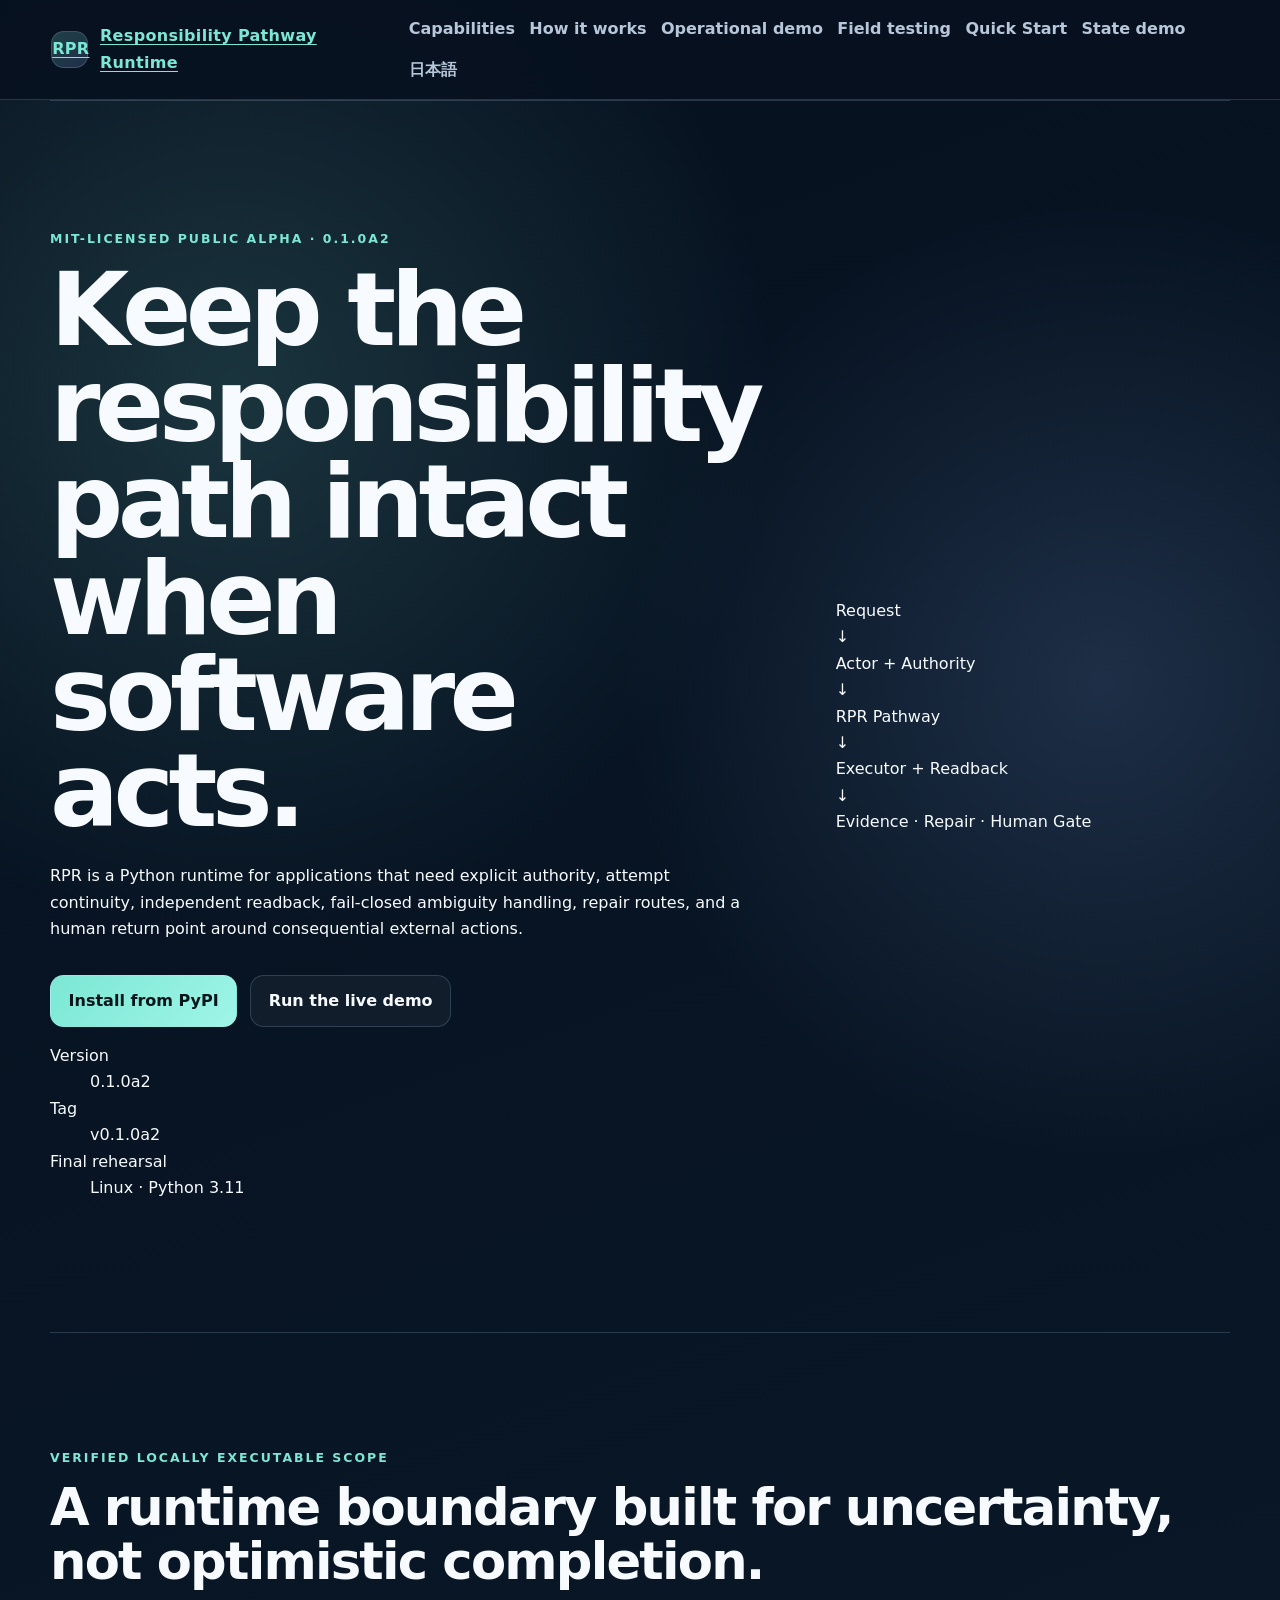
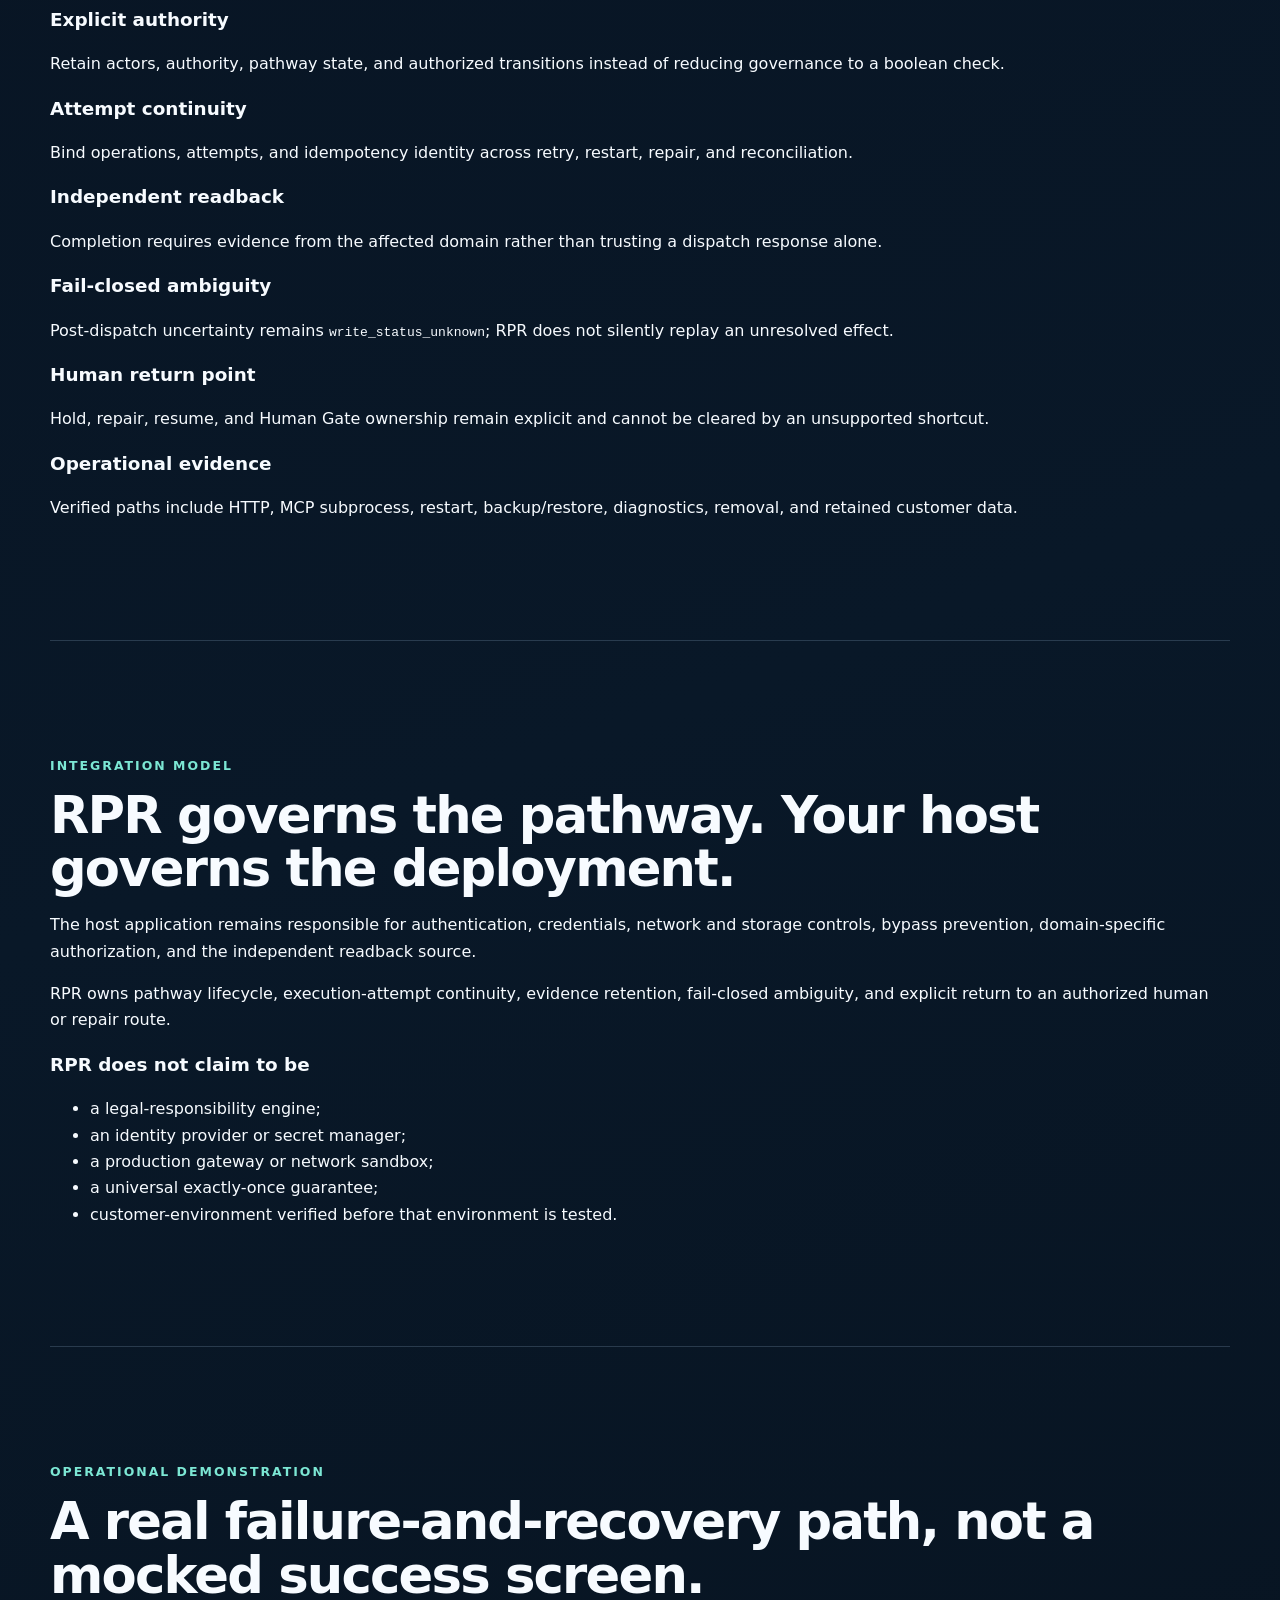
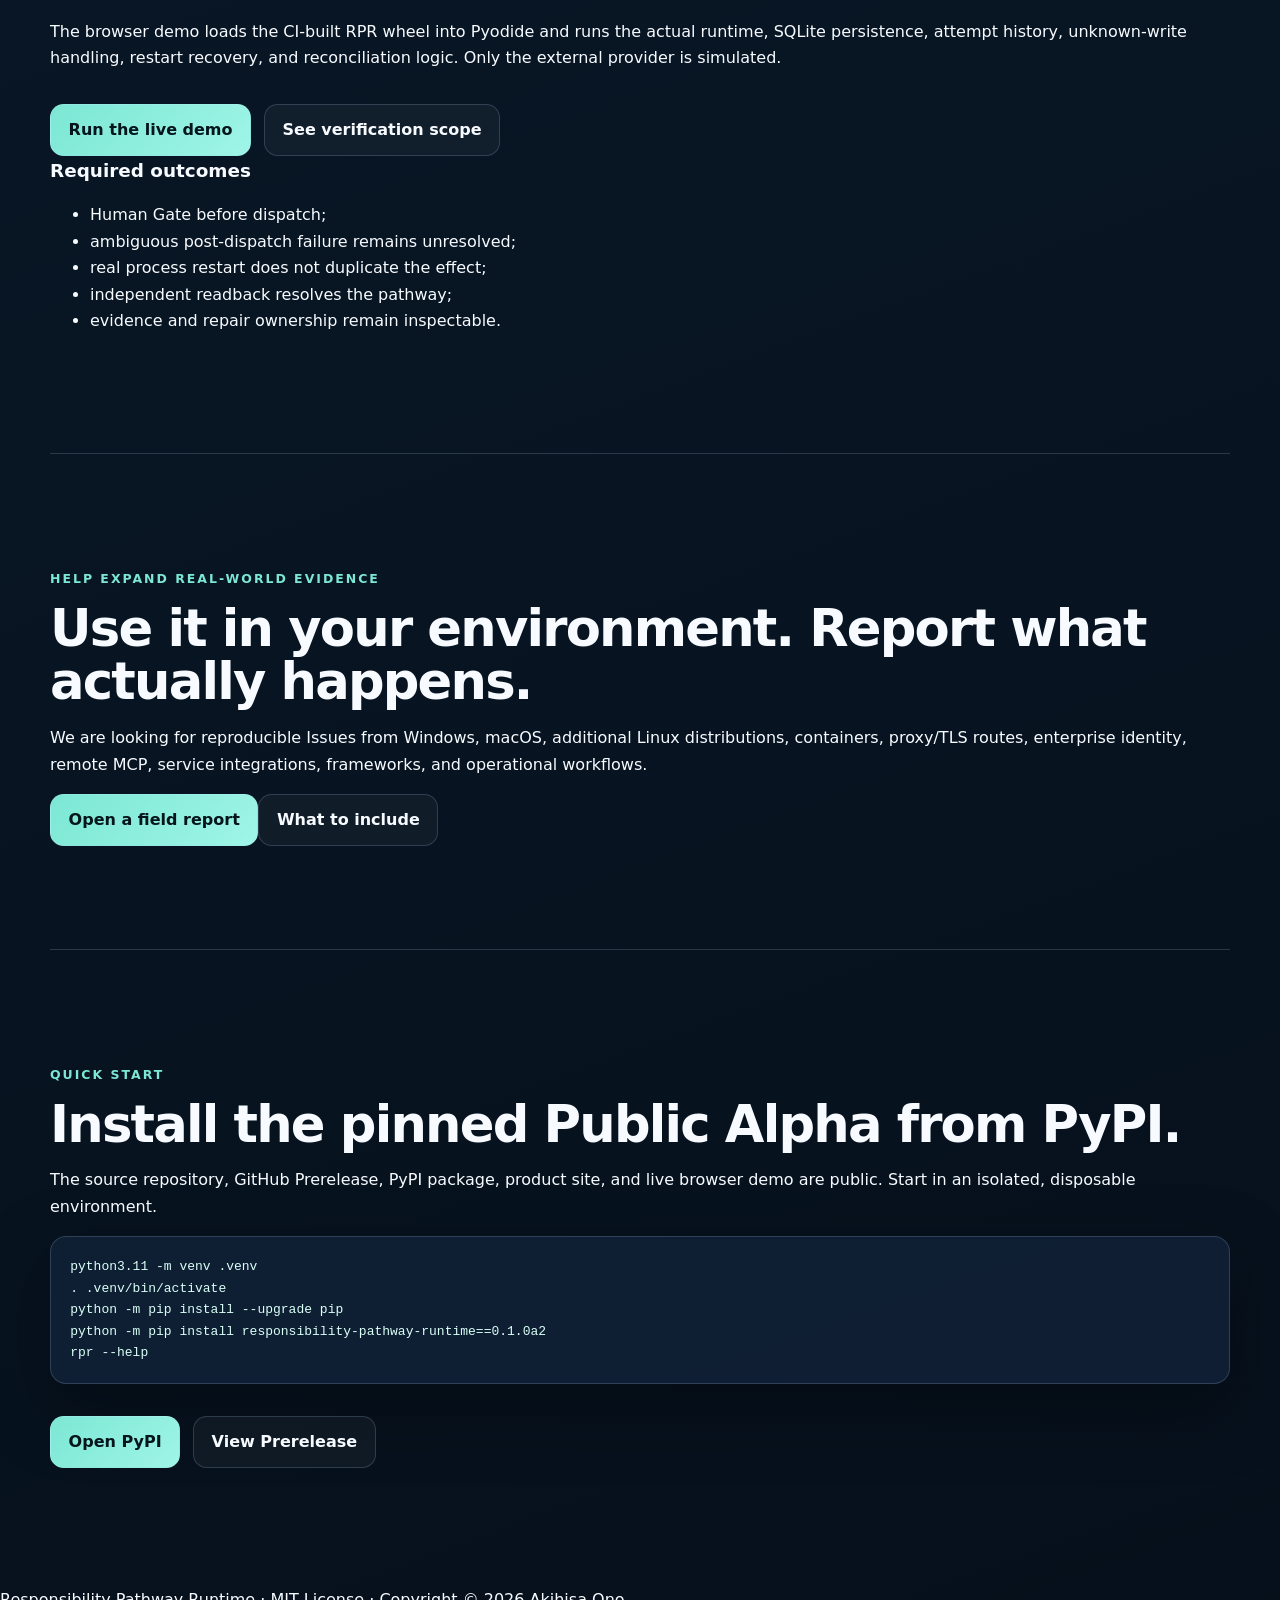
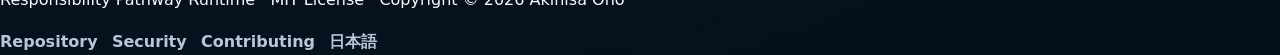
==== site/index.html @ d136d393 "docs(site): make PyPI the English quick-start path" ====
<!doctype html>
<html lang="en">
<head>
  <meta charset="utf-8">
  <meta name="viewport" content="width=device-width, initial-scale=1">
  <meta name="description" content="Responsibility Pathway Runtime is an MIT-licensed Python runtime for governed external actions, evidence continuity, recovery, and Human Gate decisions.">
  <title>Responsibility Pathway Runtime</title>
  <link rel="stylesheet" href="styles.css">
  <script src="app.js" defer></script>
</head>
<body>
  <a class="skip-link" href="#main">Skip to content</a>
  <header class="site-header">
    <a class="brand" href="#top" aria-label="RPR home"><span class="brand-mark" aria-hidden="true">RPR</span><span>Responsibility Pathway Runtime</span></a>
    <nav aria-label="Primary navigation"><a href="#capabilities">Capabilities</a><a href="#how">How it works</a><a href="#demo">Operational demo</a><a href="#field-tests">Field testing</a><a href="#start">Quick Start</a><a href="ja.html" hreflang="ja" lang="ja">日本語</a></nav>
  </header>
  <main id="main">
    <section class="hero" id="top">
      <div class="hero-copy">
        <p class="eyebrow">MIT-licensed Public Alpha · 0.1.0a2</p>
        <h1>Keep the responsibility path intact when software acts.</h1>
        <p class="lede">RPR is a Python runtime for applications that need explicit authority, attempt continuity, independent readback, fail-closed ambiguity handling, repair routes, and a human return point around consequential external actions.</p>
        <div class="actions"><a class="button primary" href="https://pypi.org/project/responsibility-pathway-runtime/">Install from PyPI</a><a class="button secondary" href="demo.html">Run the live demo</a></div>
        <dl class="release-facts" aria-label="Release facts"><div><dt>Version</dt><dd>0.1.0a2</dd></div><div><dt>Tag</dt><dd>v0.1.0a2</dd></div><div><dt>Final rehearsal</dt><dd>Linux · Python 3.11</dd></div></dl>
      </div>
      <div class="pathway-card" aria-label="Responsibility pathway diagram"><div class="node">Request</div><span>↓</span><div class="node">Actor + Authority</div><span>↓</span><div class="node accent">RPR Pathway</div><span>↓</span><div class="node">Executor + Readback</div><span>↓</span><div class="node">Evidence · Repair · Human Gate</div></div>
    </section>
    <section class="section" id="capabilities"><div class="section-heading"><p class="eyebrow">Verified locally executable scope</p><h2>A runtime boundary built for uncertainty, not optimistic completion.</h2></div><div class="feature-grid">
      <article><h3>Explicit authority</h3><p>Retain actors, authority, pathway state, and authorized transitions instead of reducing governance to a boolean check.</p></article>
      <article><h3>Attempt continuity</h3><p>Bind operations, attempts, and idempotency identity across retry, restart, repair, and reconciliation.</p></article>
      <article><h3>Independent readback</h3><p>Completion requires evidence from the affected domain rather than trusting a dispatch response alone.</p></article>
      <article><h3>Fail-closed ambiguity</h3><p>Post-dispatch uncertainty remains <code>write_status_unknown</code>; RPR does not silently replay an unresolved effect.</p></article>
      <article><h3>Human return point</h3><p>Hold, repair, resume, and Human Gate ownership remain explicit and cannot be cleared by an unsupported shortcut.</p></article>
      <article><h3>Operational evidence</h3><p>Verified paths include HTTP, MCP subprocess, restart, backup/restore, diagnostics, removal, and retained customer data.</p></article>
    </div></section>
    <section class="section split" id="how"><div><p class="eyebrow">Integration model</p><h2>RPR governs the pathway. Your host governs the deployment.</h2><p>The host application remains responsible for authentication, credentials, network and storage controls, bypass prevention, domain-specific authorization, and the independent readback source.</p><p>RPR owns pathway lifecycle, execution-attempt continuity, evidence retention, fail-closed ambiguity, and explicit return to an authorized human or repair route.</p></div><aside class="boundary-card"><h3>RPR does not claim to be</h3><ul><li>a legal-responsibility engine;</li><li>an identity provider or secret manager;</li><li>a production gateway or network sandbox;</li><li>a universal exactly-once guarantee;</li><li>customer-environment verified before that environment is tested.</li></ul></aside></section>
    <section class="section split" id="demo"><div><p class="eyebrow">Operational demonstration</p><h2>A real failure-and-recovery path, not a mocked success screen.</h2><p>The browser demo loads the CI-built RPR wheel into Pyodide and runs the actual runtime, SQLite persistence, attempt history, unknown-write handling, restart recovery, and reconciliation logic. Only the external provider is simulated.</p><div class="actions"><a class="button primary" href="demo.html">Run the live demo</a><a class="button secondary" href="https://github.com/YutoriKomeiji/responsibility-pathway-runtime/blob/main/docs/en/verification-release-uat.md">See verification scope</a></div></div><aside class="boundary-card"><h3>Required outcomes</h3><ul><li>Human Gate before dispatch;</li><li>ambiguous post-dispatch failure remains unresolved;</li><li>real process restart does not duplicate the effect;</li><li>independent readback resolves the pathway;</li><li>evidence and repair ownership remain inspectable.</li></ul></aside></section>
    <section class="section field" id="field-tests"><div class="section-heading"><p class="eyebrow">Help expand real-world evidence</p><h2>Use it in your environment. Report what actually happens.</h2><p>We are looking for reproducible Issues from Windows, macOS, additional Linux distributions, containers, proxy/TLS routes, enterprise identity, remote MCP, service integrations, frameworks, and operational workflows.</p></div><div class="field-actions"><a class="button primary" href="https://github.com/YutoriKomeiji/responsibility-pathway-runtime/issues/new/choose">Open a field report</a><a class="button secondary" href="https://github.com/YutoriKomeiji/responsibility-pathway-runtime/blob/main/SUPPORT.md">What to include</a></div></section>
    <section class="section quick-start" id="start"><div><p class="eyebrow">Quick Start</p><h2>Install the pinned Public Alpha from PyPI.</h2><p>The source repository, GitHub Prerelease, PyPI package, product site, and live browser demo are public. Start in an isolated, disposable environment.</p></div><pre><code>python3.11 -m venv .venv
. .venv/bin/activate
python -m pip install --upgrade pip
python -m pip install responsibility-pathway-runtime==0.1.0a2
rpr --help</code></pre><div class="actions"><a class="button primary" href="https://pypi.org/project/responsibility-pathway-runtime/">Open PyPI</a><a class="button secondary" href="https://github.com/YutoriKomeiji/responsibility-pathway-runtime/releases/tag/v0.1.0a2">View Prerelease</a></div></section>
  </main>
  <footer><p>Responsibility Pathway Runtime · MIT License · Copyright © 2026 Akihisa Ono</p><nav aria-label="Footer navigation"><a href="https://github.com/YutoriKomeiji/responsibility-pathway-runtime">Repository</a><a href="https://github.com/YutoriKomeiji/responsibility-pathway-runtime/blob/main/SECURITY.md">Security</a><a href="https://github.com/YutoriKomeiji/responsibility-pathway-runtime/blob/main/CONTRIBUTING.md">Contributing</a><a href="ja.html" hreflang="ja" lang="ja">日本語</a></nav></footer>
</body>
</html>
---- site/styles.css ----
/*
Language: CSS
Purpose: Public product website presentation for Responsibility Pathway Runtime.
Boundary: Static presentation only; it does not change runtime authorization or verification semantics.
*/
:root {
  color-scheme: dark;
  --bg: #07111f;
  --surface: rgba(18, 35, 58, 0.78);
  --surface-strong: #10253e;
  --text: #f7fbff;
  --muted: #b7c7d9;
  --accent: #7ce7d4;
  --accent-2: #8eb8ff;
  --warning: #ffd27a;
  --line: rgba(190, 220, 255, 0.18);
  --shadow: 0 24px 70px rgba(0, 0, 0, 0.34);
  font-family: Inter, ui-sans-serif, system-ui, -apple-system, BlinkMacSystemFont, "Segoe UI", sans-serif;
}
* { box-sizing: border-box; }
html { scroll-behavior: smooth; }
body {
  margin: 0;
  min-height: 100vh;
  color: var(--text);
  background:
    radial-gradient(circle at 18% 8%, rgba(124, 231, 212, 0.16), transparent 34rem),
    radial-gradient(circle at 86% 14%, rgba(142, 184, 255, 0.16), transparent 30rem),
    linear-gradient(160deg, #07111f 0%, #091828 48%, #06101b 100%);
  line-height: 1.65;
}
a { color: var(--accent); text-underline-offset: .2em; }
a:hover { color: #b8fff2; }
.skip-link { position: absolute; left: -999px; top: 1rem; }
.skip-link:focus { left: 1rem; z-index: 99; padding: .7rem 1rem; background: #fff; color: #000; border-radius: .7rem; }
.site-header {
  position: sticky; top: 0; z-index: 20;
  display: flex; align-items: center; justify-content: space-between; gap: 1rem;
  padding: 1rem clamp(1rem, 4vw, 4rem);
  background: rgba(7, 17, 31, .82); backdrop-filter: blur(18px);
  border-bottom: 1px solid var(--line);
}
.brand { display: flex; align-items: center; gap: .75rem; font-weight: 800; letter-spacing: .02em; }
.brand-mark { width: 2.3rem; height: 2.3rem; display: grid; place-items: center; border: 1px solid var(--line); border-radius: .8rem; background: linear-gradient(145deg, rgba(124,231,212,.22), rgba(142,184,255,.18)); }
nav { display: flex; flex-wrap: wrap; gap: .9rem; }
nav a { color: var(--muted); text-decoration: none; font-weight: 650; }
nav a:hover, nav a:focus-visible { color: var(--text); }
main { width: min(1180px, calc(100% - 2rem)); margin: 0 auto; }
.hero { min-height: 78vh; display: grid; grid-template-columns: 1.2fr .8fr; align-items: center; gap: clamp(2rem, 6vw, 5rem); padding: clamp(4rem, 9vw, 8rem) 0; }
.eyebrow { color: var(--accent); font-weight: 800; letter-spacing: .16em; text-transform: uppercase; font-size: .78rem; }
h1 { font-size: clamp(3rem, 8vw, 6.8rem); line-height: .94; letter-spacing: -.055em; margin: .7rem 0 1.5rem; max-width: 10ch; }
h2 { font-size: clamp(2rem, 4vw, 3.4rem); line-height: 1.05; letter-spacing: -.035em; margin: 0 0 1rem; }
h3 { margin: 0 0 .65rem; font-size: 1.15rem; }
.lead { color: var(--muted); font-size: clamp(1.08rem, 2vw, 1.35rem); max-width: 65ch; }
.actions { display: flex; flex-wrap: wrap; gap: .8rem; margin-top: 2rem; }
.button { display: inline-flex; align-items: center; justify-content: center; min-height: 3rem; padding: .75rem 1.1rem; border-radius: .85rem; border: 1px solid var(--line); text-decoration: none; font-weight: 800; }
.button.primary { color: #04151b; background: linear-gradient(135deg, var(--accent), #9ff5e8); }
.button.secondary { color: var(--text); background: rgba(255,255,255,.04); }
.status-card, .card, pre { background: var(--surface); border: 1px solid var(--line); box-shadow: var(--shadow); }
.status-card { border-radius: 1.4rem; padding: 1.4rem; }
.status-row { display: flex; justify-content: space-between; gap: 1rem; padding: .72rem 0; border-bottom: 1px solid var(--line); }
.status-row:last-child { border-bottom: 0; }
.status-row span:first-child { color: var(--muted); }
.badge { display: inline-flex; align-items: center; gap: .4rem; border-radius: 999px; padding: .35rem .65rem; border: 1px solid var(--line); background: rgba(124,231,212,.08); font-size: .86rem; font-weight: 800; }
section { padding: clamp(3.5rem, 8vw, 7rem) 0; border-top: 1px solid var(--line); }
.section-intro { color: var(--muted); max-width: 70ch; }
.grid { display: grid; grid-template-columns: repeat(3, 1fr); gap: 1rem; margin-top: 2rem; }
.card { border-radius: 1.15rem; padding: 1.25rem; }
.card p, .card li { color: var(--muted); }
.pathway { display: grid; grid-template-columns: repeat(5, minmax(0,1fr)); gap: .65rem; margin-top: 2rem; }
.pathway div { position: relative; padding: 1rem; border-radius: .9rem; border: 1px solid var(--line); background: rgba(255,255,255,.035); text-align: center; font-weight: 800; }
.pathway div:not(:last-child)::after { content: "→"; position: absolute; right: -.7rem; top: 50%; transform: translateY(-50%); color: var(--accent); z-index: 2; }
pre { overflow-x: auto; padding: 1.2rem; border-radius: 1rem; color: #d9fff7; }
.notice { border-left: .25rem solid var(--warning); padding: 1rem 1.2rem; background: rgba(255,210,122,.08); border-radius: .35rem .9rem .9rem .35rem; }
.site-footer { width: min(1180px, calc(100% - 2rem)); margin: 0 auto; padding: 2.5rem 0 4rem; color: var(--muted); border-top: 1px solid var(--line); }
.reveal { opacity: 0; transform: translateY(18px); transition: opacity .55s ease, transform .55s ease; }
.reveal.visible { opacity: 1; transform: none; }
@media (max-width: 820px) {
  .site-header { align-items: flex-start; flex-direction: column; }
  .hero { grid-template-columns: 1fr; min-height: auto; }
  .grid { grid-template-columns: 1fr; }
  .pathway { grid-template-columns: 1fr; }
  .pathway div:not(:last-child)::after { content: "↓"; right: 50%; top: auto; bottom: -.95rem; transform: translateX(50%); }
}
@media (prefers-reduced-motion: reduce) {
  html { scroll-behavior: auto; }
  *, *::before, *::after { animation-duration: .01ms !important; animation-iteration-count: 1 !important; transition-duration: .01ms !important; }
  .reveal { opacity: 1; transform: none; }
}
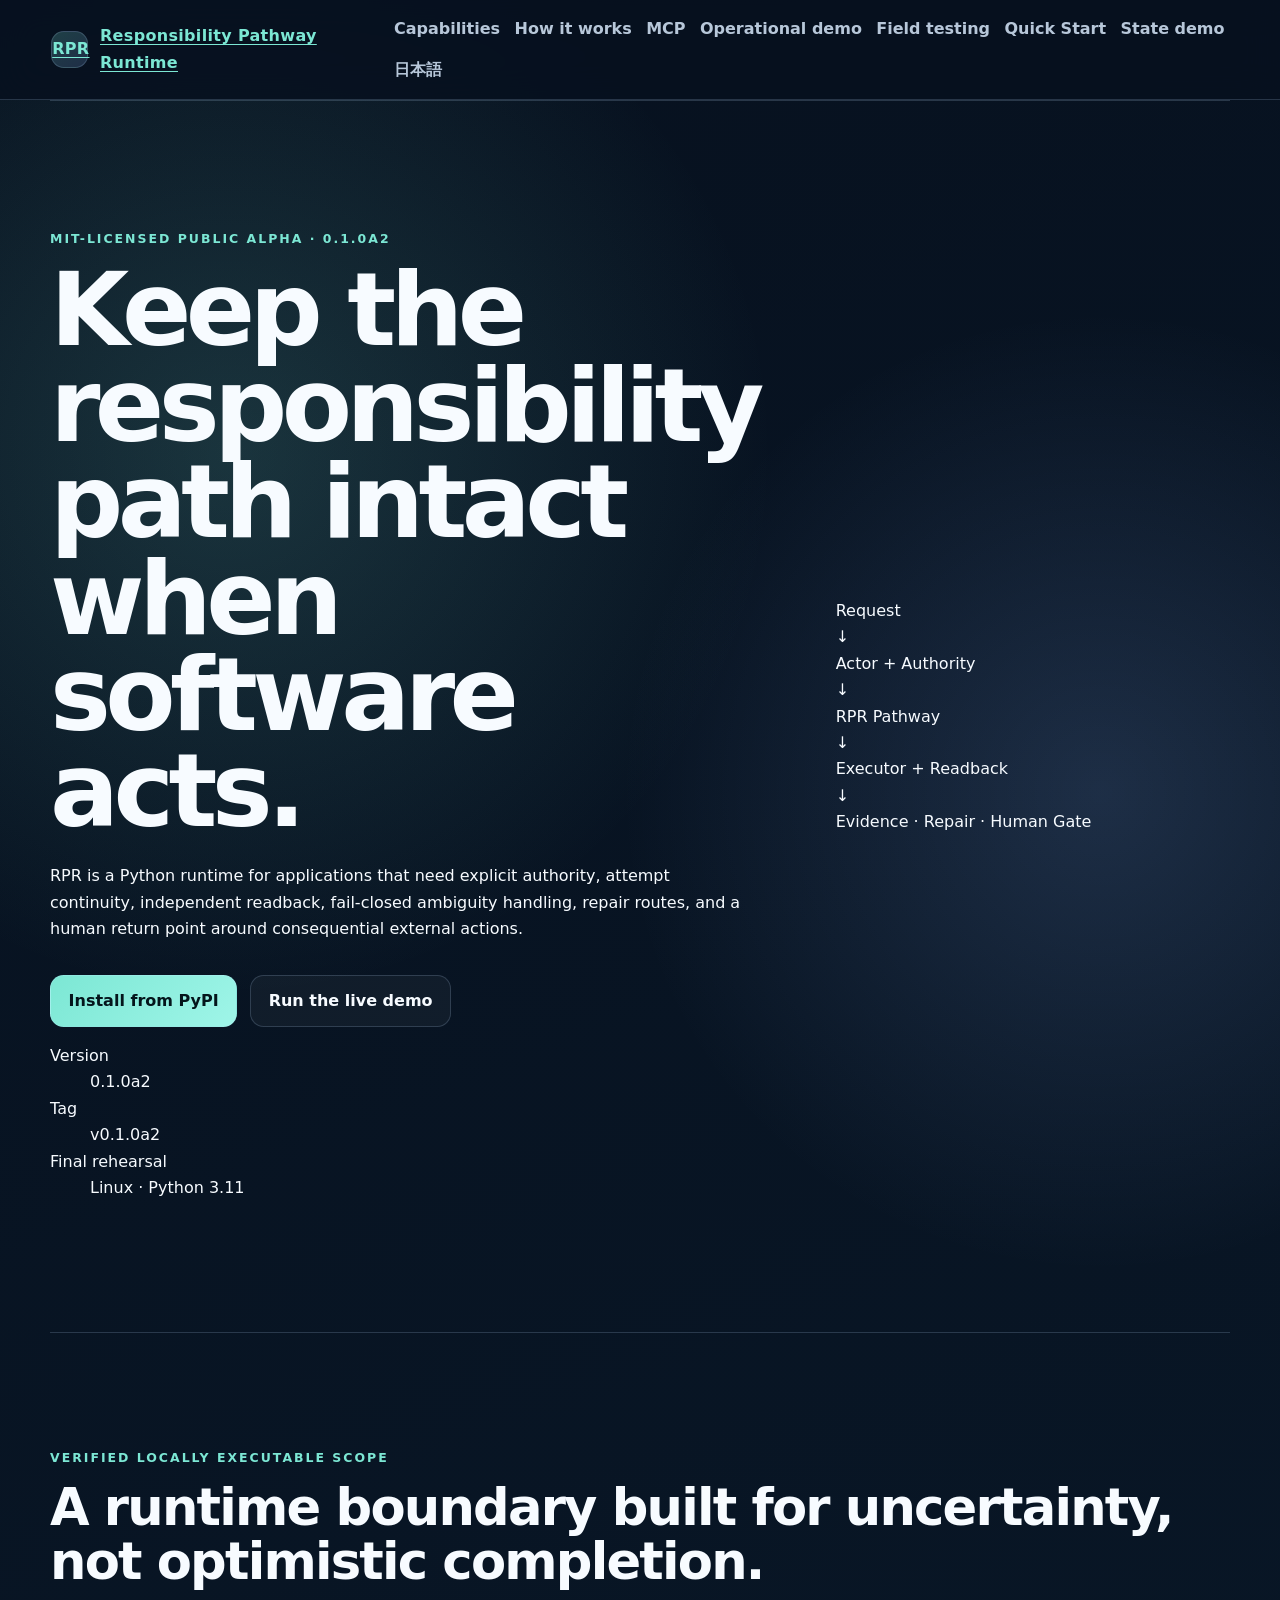
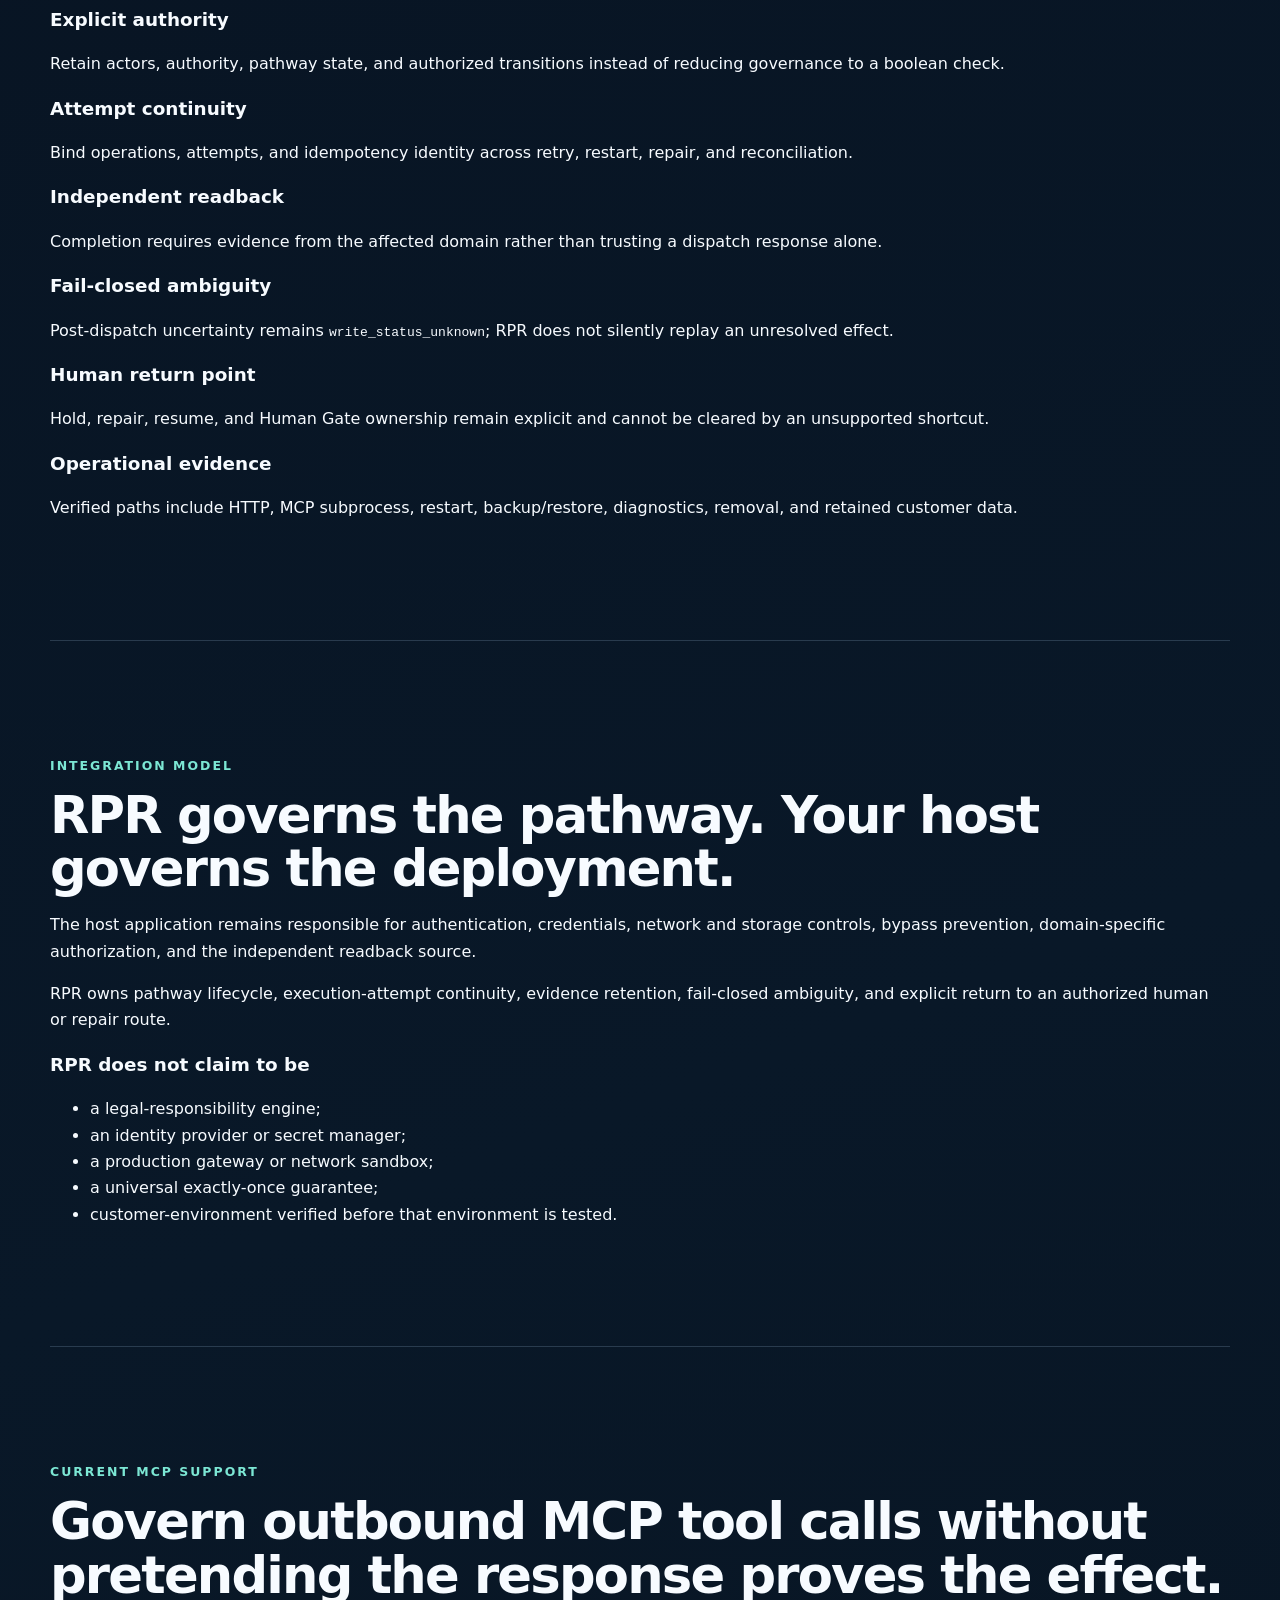
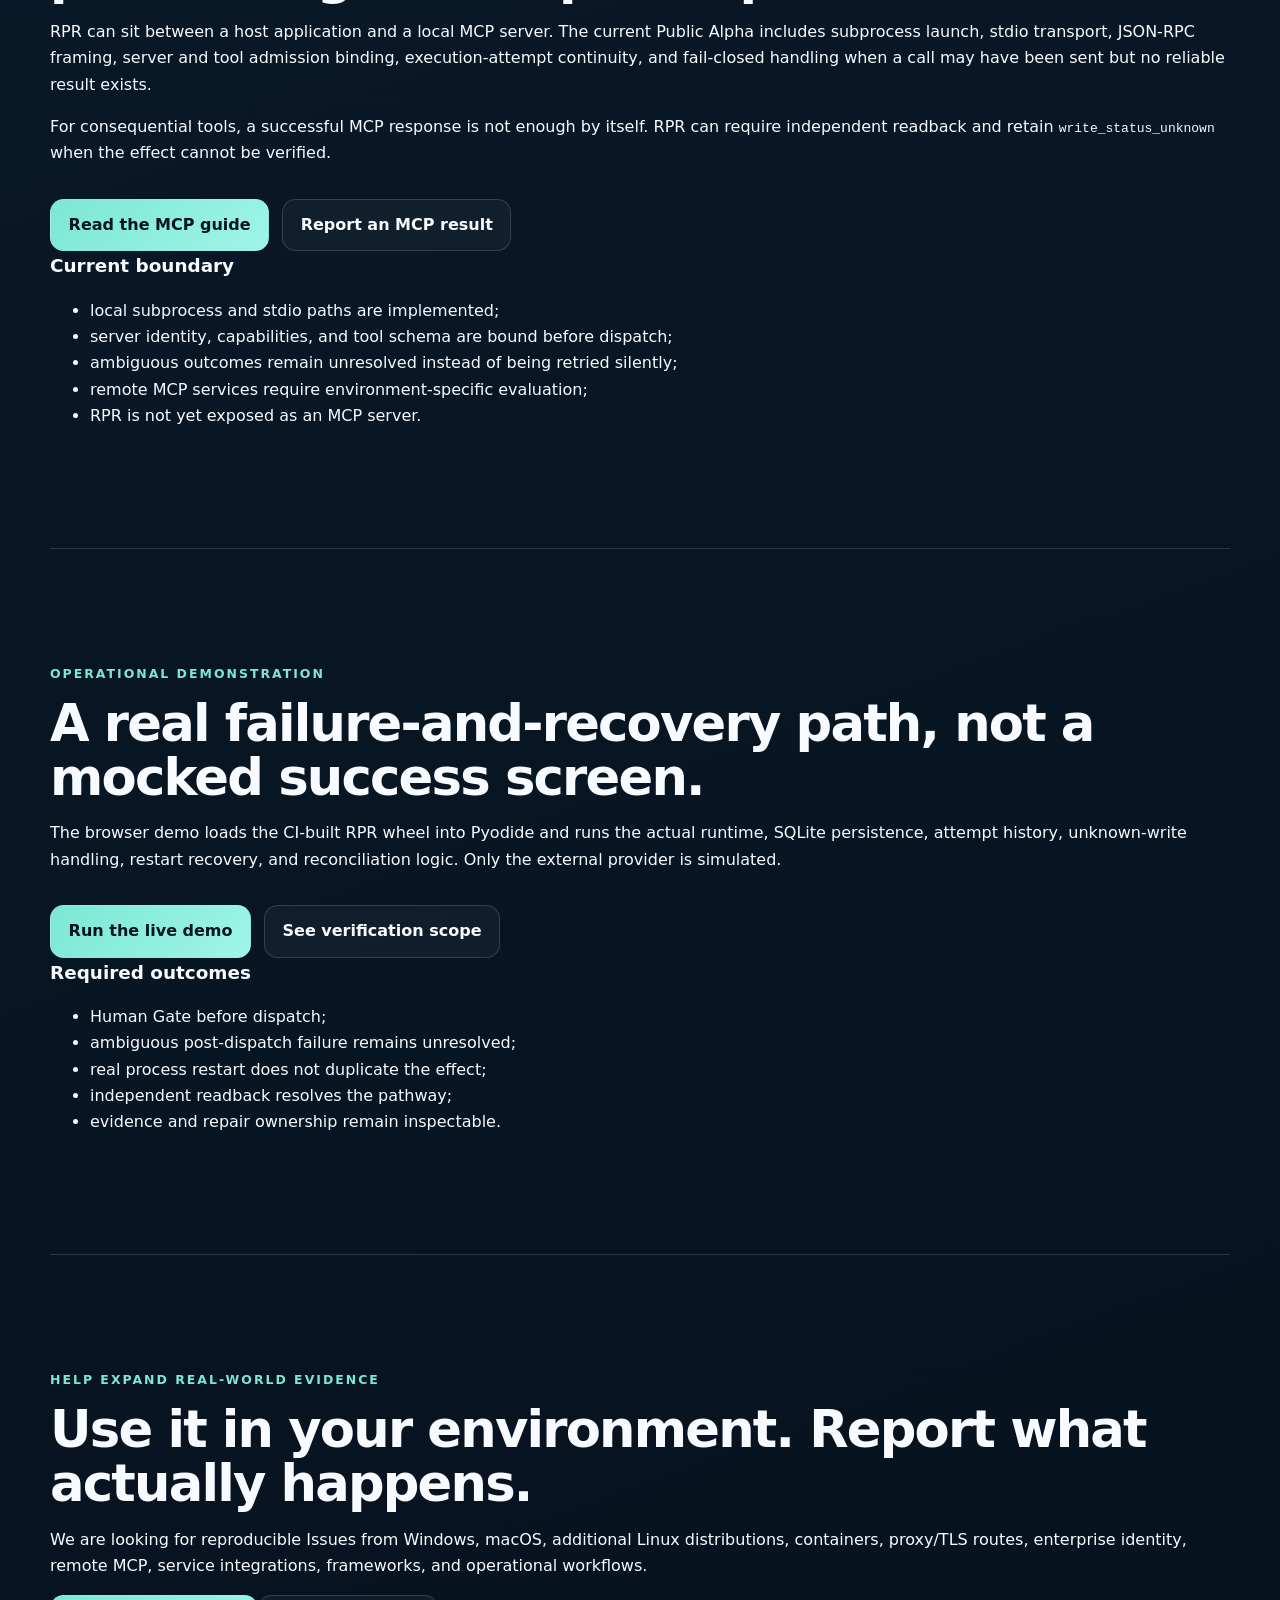
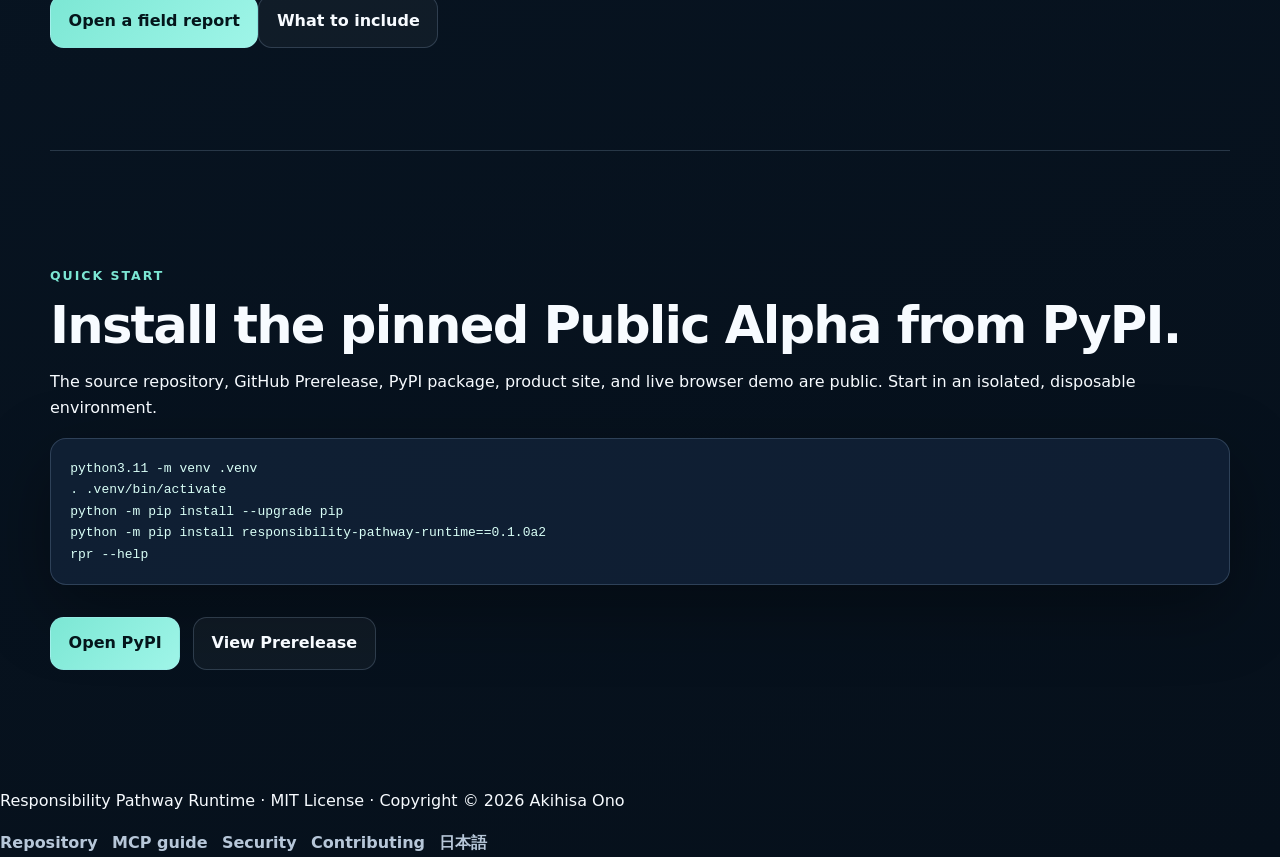
==== commit a108a886: "docs(site): add current MCP support to English product page" ====
--- a/site/index.html
+++ b/site/index.html
@@ -3,7 +3,7 @@
 <head>
   <meta charset="utf-8">
   <meta name="viewport" content="width=device-width, initial-scale=1">
-  <meta name="description" content="Responsibility Pathway Runtime is an MIT-licensed Python runtime for governed external actions, evidence continuity, recovery, and Human Gate decisions.">
+  <meta name="description" content="Responsibility Pathway Runtime is an MIT-licensed Python runtime for governed external actions, evidence continuity, recovery, Human Gate decisions, and outbound MCP tool calls.">
   <title>Responsibility Pathway Runtime</title>
   <link rel="stylesheet" href="styles.css">
   <script src="app.js" defer></script>
@@ -12,7 +12,7 @@
   <a class="skip-link" href="#main">Skip to content</a>
   <header class="site-header">
     <a class="brand" href="#top" aria-label="RPR home"><span class="brand-mark" aria-hidden="true">RPR</span><span>Responsibility Pathway Runtime</span></a>
-    <nav aria-label="Primary navigation"><a href="#capabilities">Capabilities</a><a href="#how">How it works</a><a href="#demo">Operational demo</a><a href="#field-tests">Field testing</a><a href="#start">Quick Start</a><a href="ja.html" hreflang="ja" lang="ja">日本語</a></nav>
+    <nav aria-label="Primary navigation"><a href="#capabilities">Capabilities</a><a href="#how">How it works</a><a href="#mcp">MCP</a><a href="#demo">Operational demo</a><a href="#field-tests">Field testing</a><a href="#start">Quick Start</a><a href="ja.html" hreflang="ja" lang="ja">日本語</a></nav>
   </header>
   <main id="main">
     <section class="hero" id="top">
@@ -34,6 +34,7 @@
       <article><h3>Operational evidence</h3><p>Verified paths include HTTP, MCP subprocess, restart, backup/restore, diagnostics, removal, and retained customer data.</p></article>
     </div></section>
     <section class="section split" id="how"><div><p class="eyebrow">Integration model</p><h2>RPR governs the pathway. Your host governs the deployment.</h2><p>The host application remains responsible for authentication, credentials, network and storage controls, bypass prevention, domain-specific authorization, and the independent readback source.</p><p>RPR owns pathway lifecycle, execution-attempt continuity, evidence retention, fail-closed ambiguity, and explicit return to an authorized human or repair route.</p></div><aside class="boundary-card"><h3>RPR does not claim to be</h3><ul><li>a legal-responsibility engine;</li><li>an identity provider or secret manager;</li><li>a production gateway or network sandbox;</li><li>a universal exactly-once guarantee;</li><li>customer-environment verified before that environment is tested.</li></ul></aside></section>
+    <section class="section split" id="mcp"><div><p class="eyebrow">Current MCP support</p><h2>Govern outbound MCP tool calls without pretending the response proves the effect.</h2><p>RPR can sit between a host application and a local MCP server. The current Public Alpha includes subprocess launch, stdio transport, JSON-RPC framing, server and tool admission binding, execution-attempt continuity, and fail-closed handling when a call may have been sent but no reliable result exists.</p><p>For consequential tools, a successful MCP response is not enough by itself. RPR can require independent readback and retain <code>write_status_unknown</code> when the effect cannot be verified.</p><div class="actions"><a class="button primary" href="https://github.com/YutoriKomeiji/responsibility-pathway-runtime/blob/main/docs/en/mcp-integration.md">Read the MCP guide</a><a class="button secondary" href="https://github.com/YutoriKomeiji/responsibility-pathway-runtime/issues/new/choose">Report an MCP result</a></div></div><aside class="boundary-card"><h3>Current boundary</h3><ul><li>local subprocess and stdio paths are implemented;</li><li>server identity, capabilities, and tool schema are bound before dispatch;</li><li>ambiguous outcomes remain unresolved instead of being retried silently;</li><li>remote MCP services require environment-specific evaluation;</li><li>RPR is not yet exposed as an MCP server.</li></ul></aside></section>
     <section class="section split" id="demo"><div><p class="eyebrow">Operational demonstration</p><h2>A real failure-and-recovery path, not a mocked success screen.</h2><p>The browser demo loads the CI-built RPR wheel into Pyodide and runs the actual runtime, SQLite persistence, attempt history, unknown-write handling, restart recovery, and reconciliation logic. Only the external provider is simulated.</p><div class="actions"><a class="button primary" href="demo.html">Run the live demo</a><a class="button secondary" href="https://github.com/YutoriKomeiji/responsibility-pathway-runtime/blob/main/docs/en/verification-release-uat.md">See verification scope</a></div></div><aside class="boundary-card"><h3>Required outcomes</h3><ul><li>Human Gate before dispatch;</li><li>ambiguous post-dispatch failure remains unresolved;</li><li>real process restart does not duplicate the effect;</li><li>independent readback resolves the pathway;</li><li>evidence and repair ownership remain inspectable.</li></ul></aside></section>
     <section class="section field" id="field-tests"><div class="section-heading"><p class="eyebrow">Help expand real-world evidence</p><h2>Use it in your environment. Report what actually happens.</h2><p>We are looking for reproducible Issues from Windows, macOS, additional Linux distributions, containers, proxy/TLS routes, enterprise identity, remote MCP, service integrations, frameworks, and operational workflows.</p></div><div class="field-actions"><a class="button primary" href="https://github.com/YutoriKomeiji/responsibility-pathway-runtime/issues/new/choose">Open a field report</a><a class="button secondary" href="https://github.com/YutoriKomeiji/responsibility-pathway-runtime/blob/main/SUPPORT.md">What to include</a></div></section>
     <section class="section quick-start" id="start"><div><p class="eyebrow">Quick Start</p><h2>Install the pinned Public Alpha from PyPI.</h2><p>The source repository, GitHub Prerelease, PyPI package, product site, and live browser demo are public. Start in an isolated, disposable environment.</p></div><pre><code>python3.11 -m venv .venv
@@ -42,6 +43,6 @@
 python -m pip install responsibility-pathway-runtime==0.1.0a2
 rpr --help</code></pre><div class="actions"><a class="button primary" href="https://pypi.org/project/responsibility-pathway-runtime/">Open PyPI</a><a class="button secondary" href="https://github.com/YutoriKomeiji/responsibility-pathway-runtime/releases/tag/v0.1.0a2">View Prerelease</a></div></section>
   </main>
-  <footer><p>Responsibility Pathway Runtime · MIT License · Copyright © 2026 Akihisa Ono</p><nav aria-label="Footer navigation"><a href="https://github.com/YutoriKomeiji/responsibility-pathway-runtime">Repository</a><a href="https://github.com/YutoriKomeiji/responsibility-pathway-runtime/blob/main/SECURITY.md">Security</a><a href="https://github.com/YutoriKomeiji/responsibility-pathway-runtime/blob/main/CONTRIBUTING.md">Contributing</a><a href="ja.html" hreflang="ja" lang="ja">日本語</a></nav></footer>
+  <footer><p>Responsibility Pathway Runtime · MIT License · Copyright © 2026 Akihisa Ono</p><nav aria-label="Footer navigation"><a href="https://github.com/YutoriKomeiji/responsibility-pathway-runtime">Repository</a><a href="https://github.com/YutoriKomeiji/responsibility-pathway-runtime/blob/main/docs/en/mcp-integration.md">MCP guide</a><a href="https://github.com/YutoriKomeiji/responsibility-pathway-runtime/blob/main/SECURITY.md">Security</a><a href="https://github.com/YutoriKomeiji/responsibility-pathway-runtime/blob/main/CONTRIBUTING.md">Contributing</a><a href="ja.html" hreflang="ja" lang="ja">日本語</a></nav></footer>
 </body>
 </html>
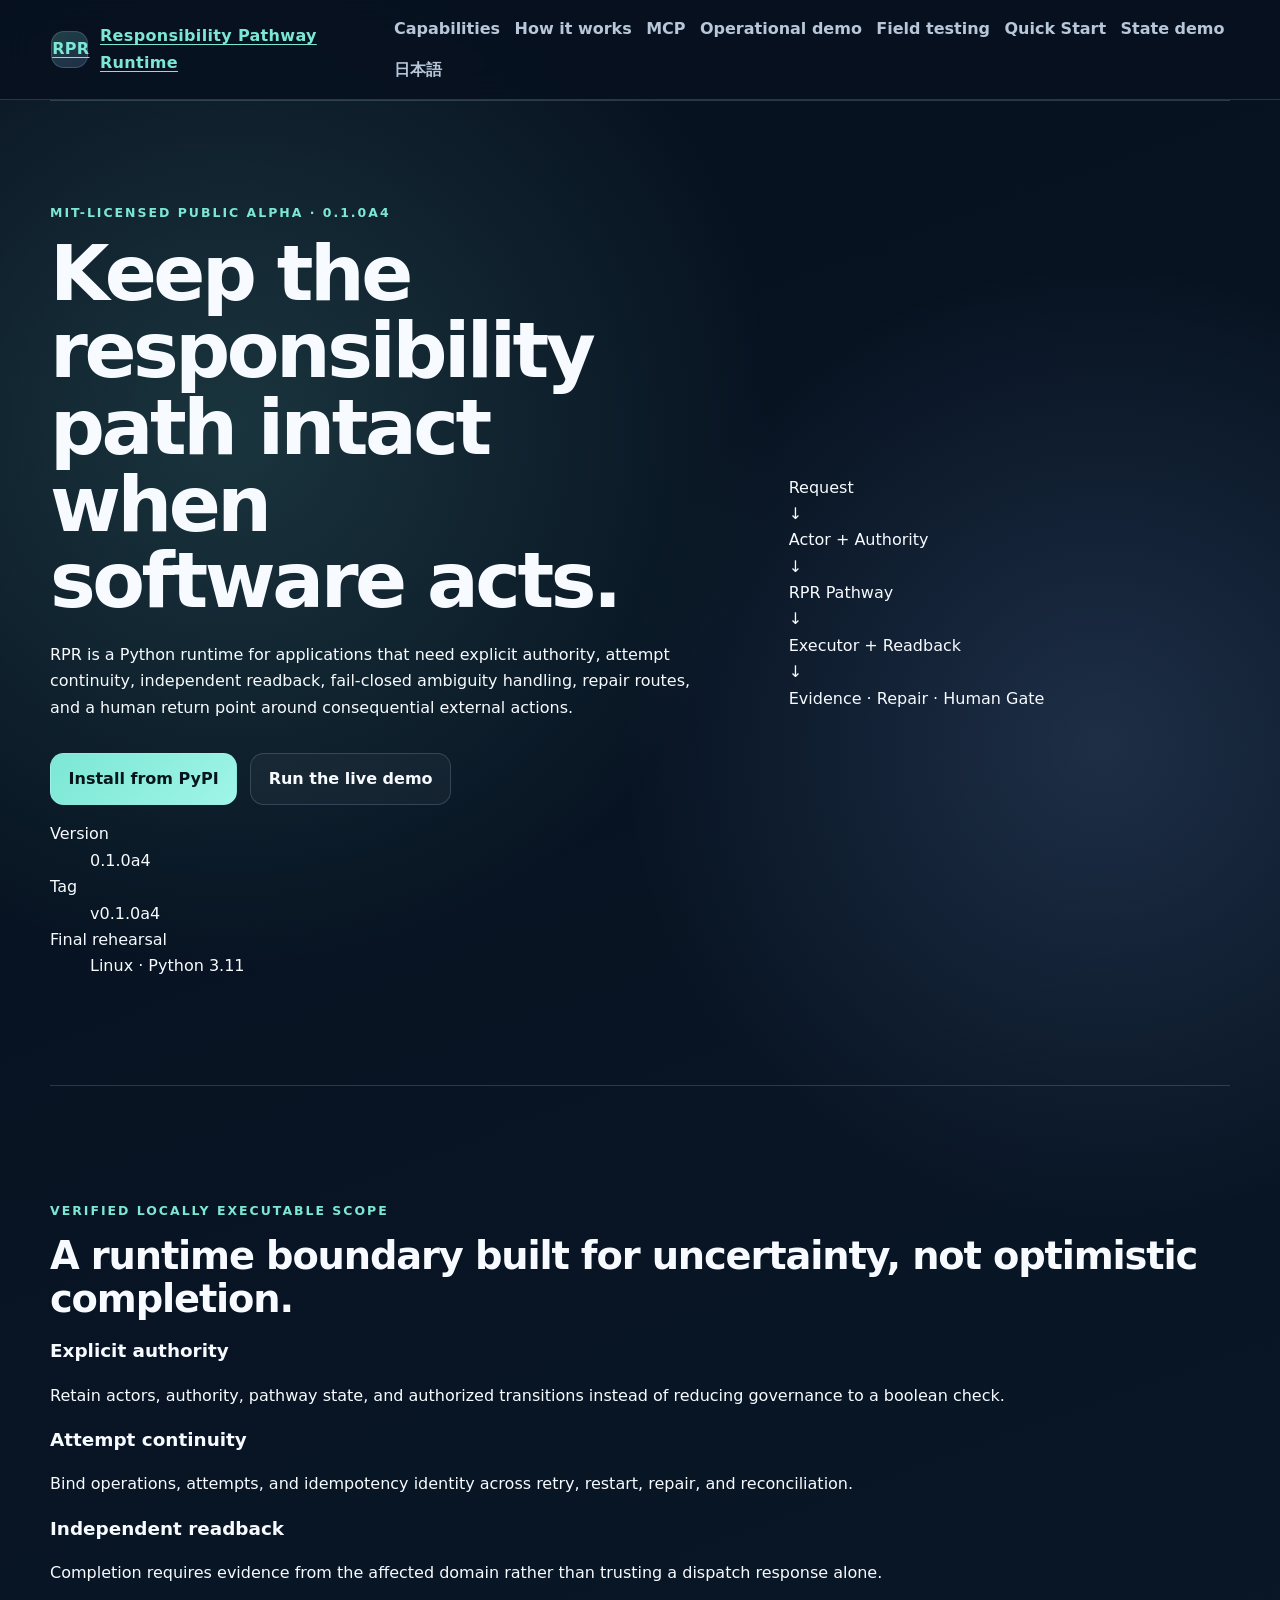
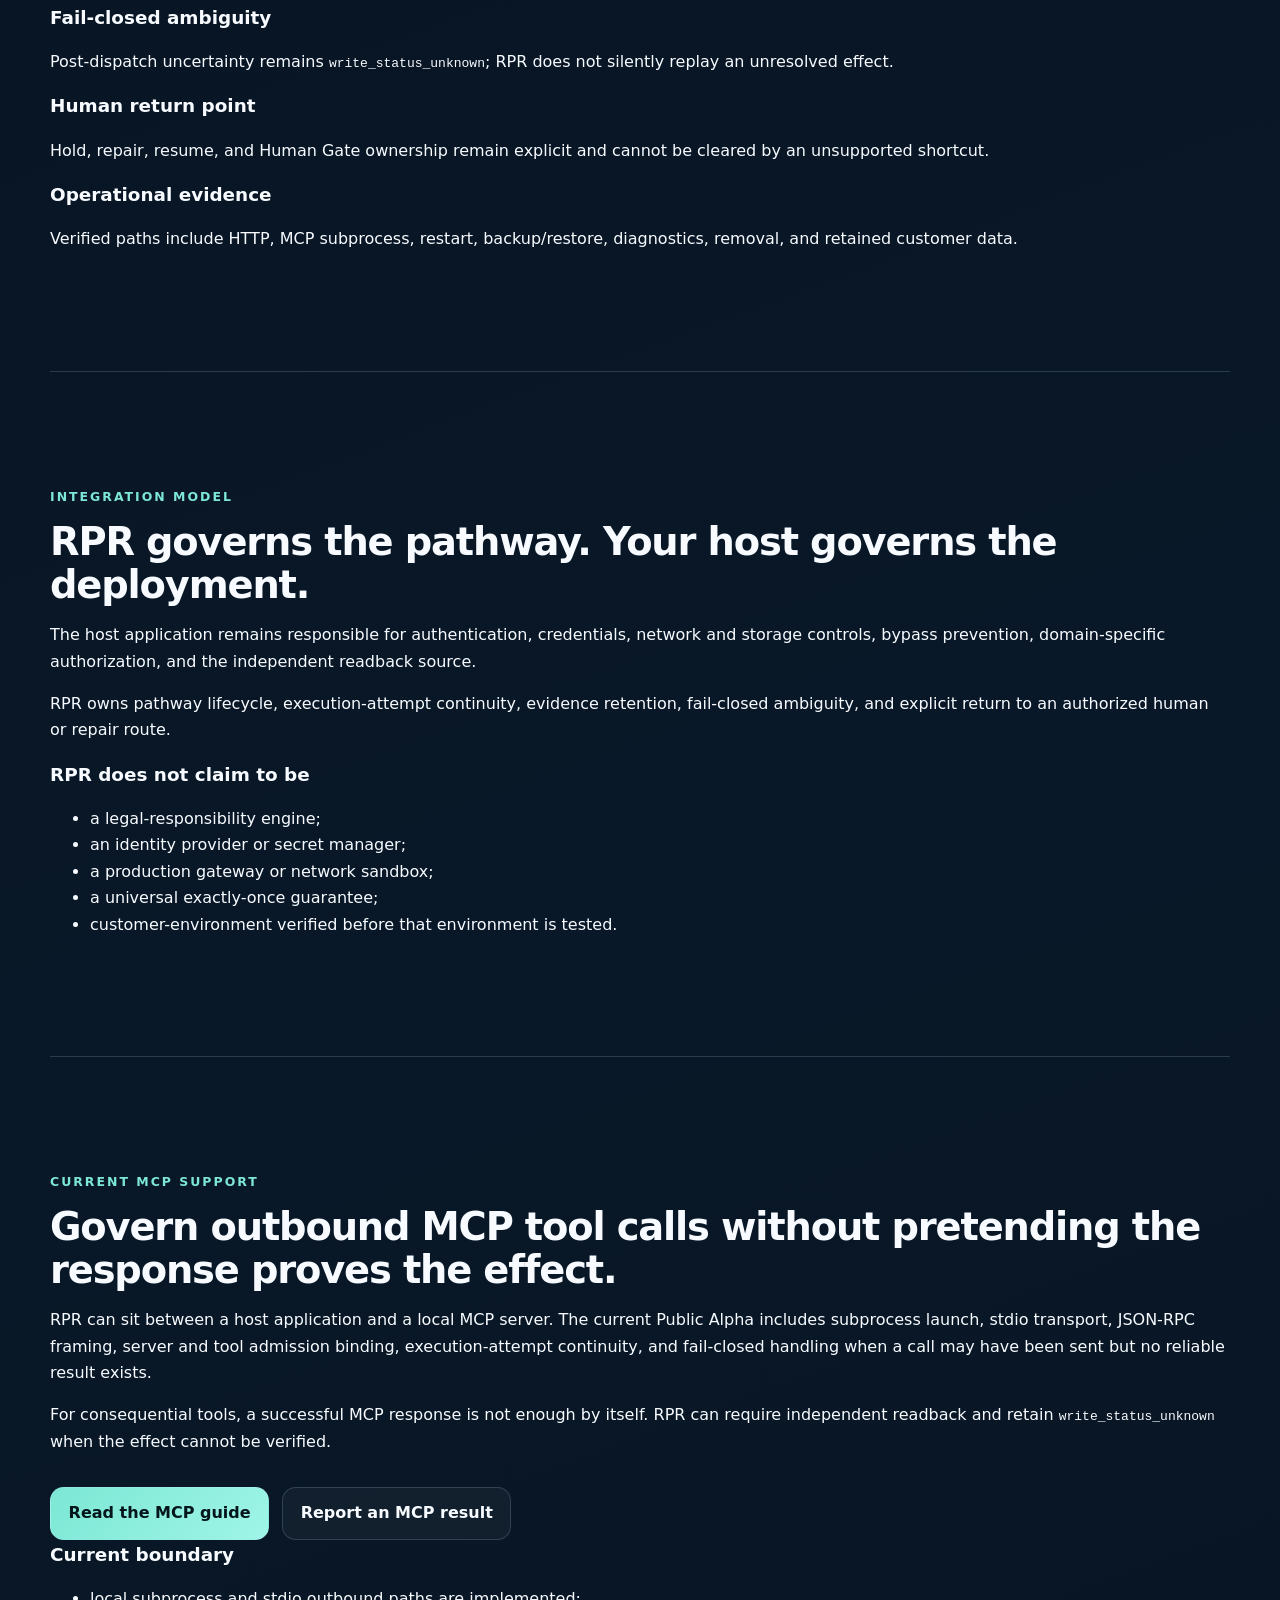
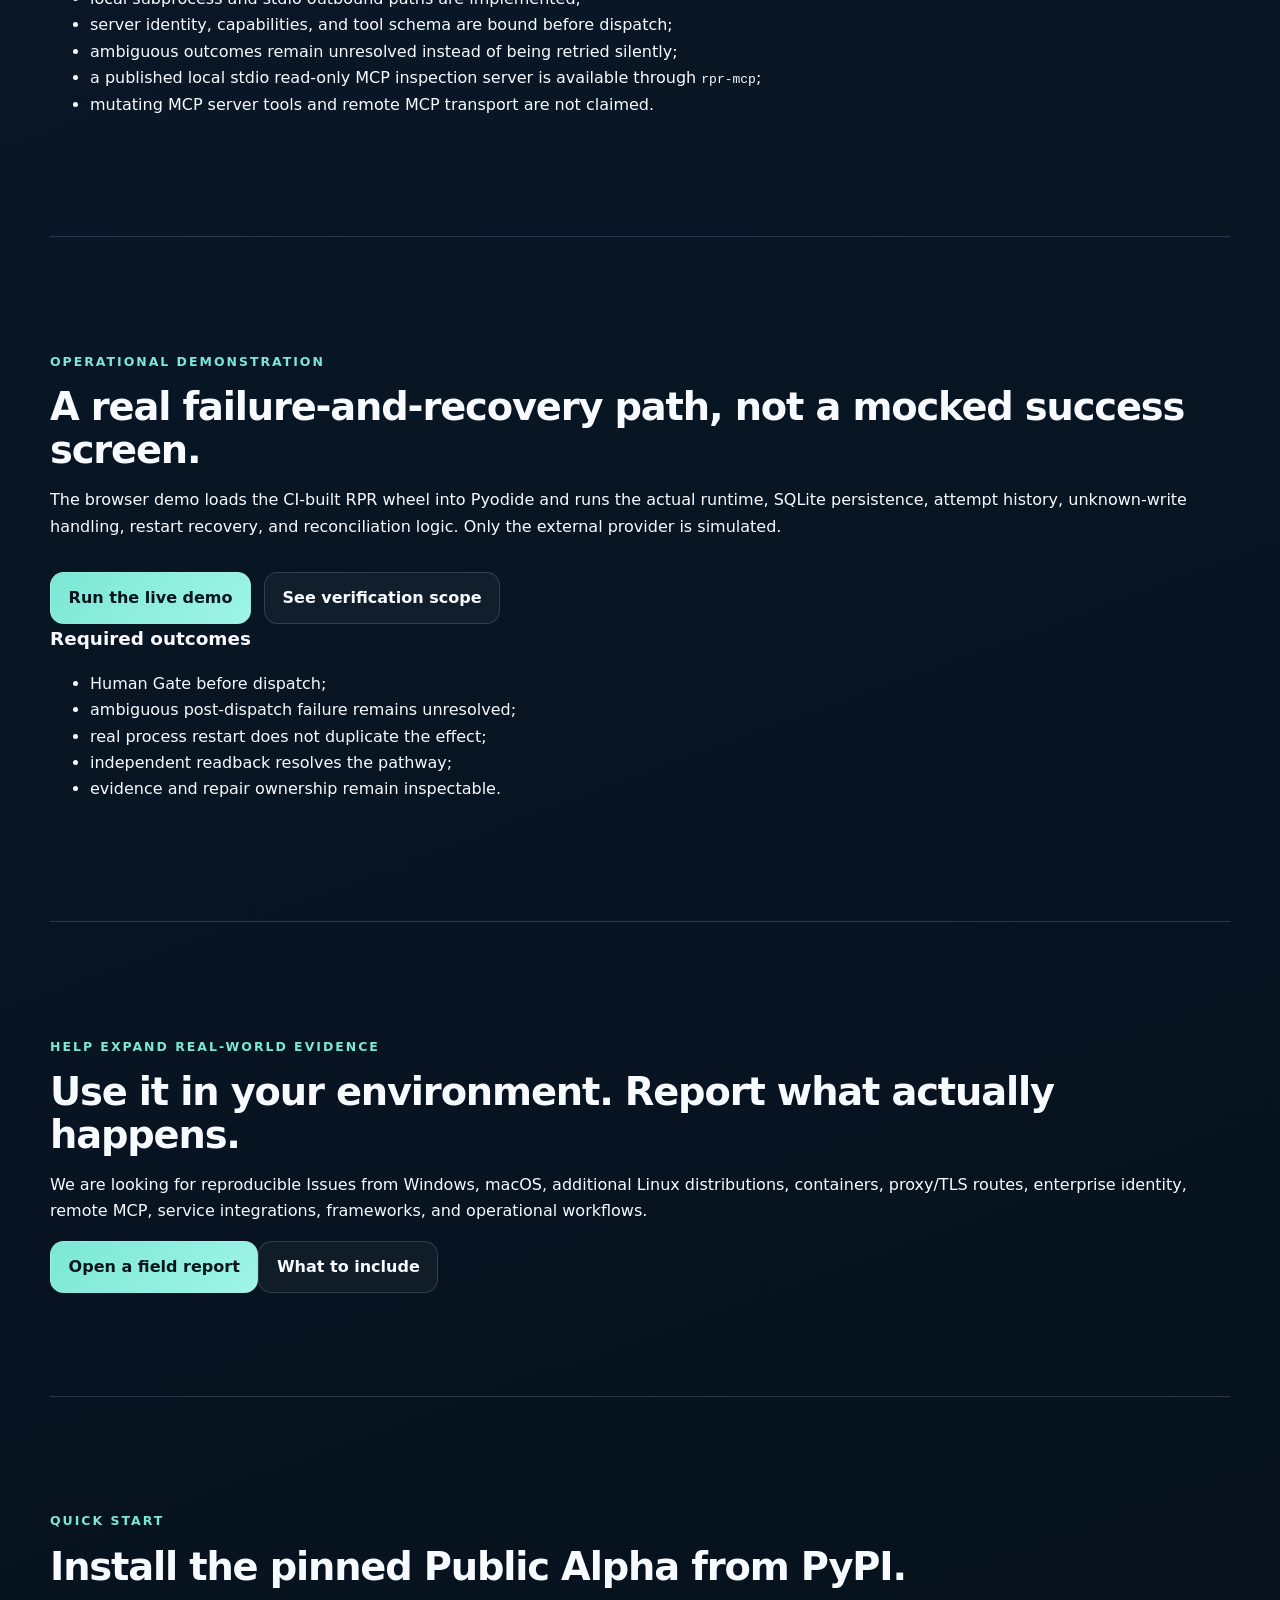
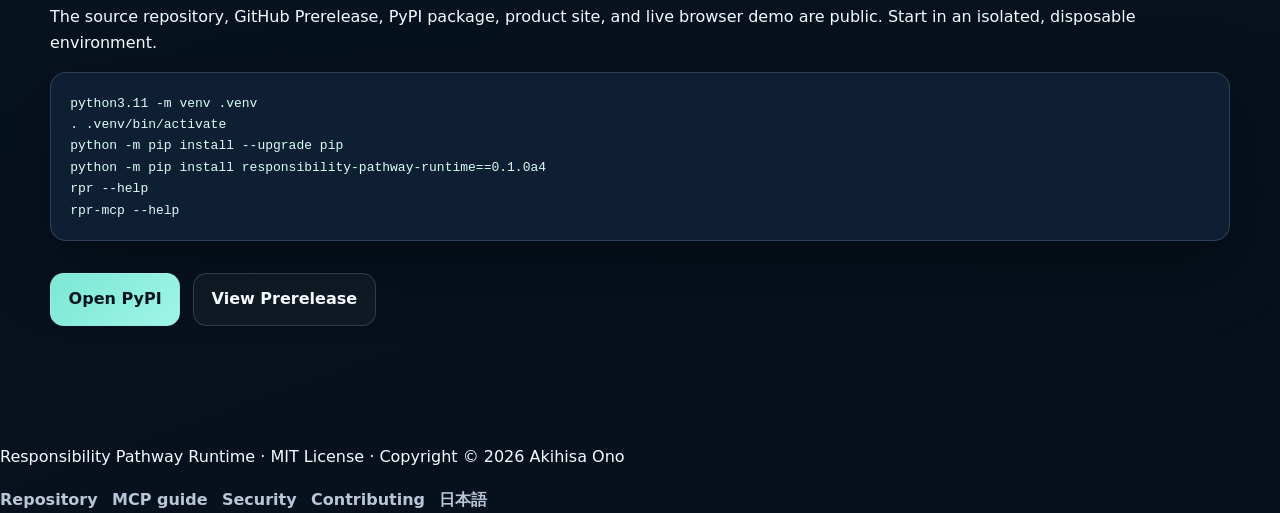
==== commit 23cb8c6b: "Sync English Pages content with 0.1.0a4" ====
--- a/site/index.html
+++ b/site/index.html
@@ -17,11 +17,11 @@
   <main id="main">
     <section class="hero" id="top">
       <div class="hero-copy">
-        <p class="eyebrow">MIT-licensed Public Alpha · 0.1.0a2</p>
+        <p class="eyebrow">MIT-licensed Public Alpha · 0.1.0a4</p>
         <h1>Keep the responsibility path intact when software acts.</h1>
         <p class="lede">RPR is a Python runtime for applications that need explicit authority, attempt continuity, independent readback, fail-closed ambiguity handling, repair routes, and a human return point around consequential external actions.</p>
         <div class="actions"><a class="button primary" href="https://pypi.org/project/responsibility-pathway-runtime/">Install from PyPI</a><a class="button secondary" href="demo.html">Run the live demo</a></div>
-        <dl class="release-facts" aria-label="Release facts"><div><dt>Version</dt><dd>0.1.0a2</dd></div><div><dt>Tag</dt><dd>v0.1.0a2</dd></div><div><dt>Final rehearsal</dt><dd>Linux · Python 3.11</dd></div></dl>
+        <dl class="release-facts" aria-label="Release facts"><div><dt>Version</dt><dd>0.1.0a4</dd></div><div><dt>Tag</dt><dd>v0.1.0a4</dd></div><div><dt>Final rehearsal</dt><dd>Linux · Python 3.11</dd></div></dl>
       </div>
       <div class="pathway-card" aria-label="Responsibility pathway diagram"><div class="node">Request</div><span>↓</span><div class="node">Actor + Authority</div><span>↓</span><div class="node accent">RPR Pathway</div><span>↓</span><div class="node">Executor + Readback</div><span>↓</span><div class="node">Evidence · Repair · Human Gate</div></div>
     </section>
@@ -34,14 +34,15 @@
       <article><h3>Operational evidence</h3><p>Verified paths include HTTP, MCP subprocess, restart, backup/restore, diagnostics, removal, and retained customer data.</p></article>
     </div></section>
     <section class="section split" id="how"><div><p class="eyebrow">Integration model</p><h2>RPR governs the pathway. Your host governs the deployment.</h2><p>The host application remains responsible for authentication, credentials, network and storage controls, bypass prevention, domain-specific authorization, and the independent readback source.</p><p>RPR owns pathway lifecycle, execution-attempt continuity, evidence retention, fail-closed ambiguity, and explicit return to an authorized human or repair route.</p></div><aside class="boundary-card"><h3>RPR does not claim to be</h3><ul><li>a legal-responsibility engine;</li><li>an identity provider or secret manager;</li><li>a production gateway or network sandbox;</li><li>a universal exactly-once guarantee;</li><li>customer-environment verified before that environment is tested.</li></ul></aside></section>
-    <section class="section split" id="mcp"><div><p class="eyebrow">Current MCP support</p><h2>Govern outbound MCP tool calls without pretending the response proves the effect.</h2><p>RPR can sit between a host application and a local MCP server. The current Public Alpha includes subprocess launch, stdio transport, JSON-RPC framing, server and tool admission binding, execution-attempt continuity, and fail-closed handling when a call may have been sent but no reliable result exists.</p><p>For consequential tools, a successful MCP response is not enough by itself. RPR can require independent readback and retain <code>write_status_unknown</code> when the effect cannot be verified.</p><div class="actions"><a class="button primary" href="https://github.com/YutoriKomeiji/responsibility-pathway-runtime/blob/main/docs/en/mcp-integration.md">Read the MCP guide</a><a class="button secondary" href="https://github.com/YutoriKomeiji/responsibility-pathway-runtime/issues/new/choose">Report an MCP result</a></div></div><aside class="boundary-card"><h3>Current boundary</h3><ul><li>local subprocess and stdio paths are implemented;</li><li>server identity, capabilities, and tool schema are bound before dispatch;</li><li>ambiguous outcomes remain unresolved instead of being retried silently;</li><li>remote MCP services require environment-specific evaluation;</li><li>RPR is not yet exposed as an MCP server.</li></ul></aside></section>
+    <section class="section split" id="mcp"><div><p class="eyebrow">Current MCP support</p><h2>Govern outbound MCP tool calls without pretending the response proves the effect.</h2><p>RPR can sit between a host application and a local MCP server. The current Public Alpha includes subprocess launch, stdio transport, JSON-RPC framing, server and tool admission binding, execution-attempt continuity, and fail-closed handling when a call may have been sent but no reliable result exists.</p><p>For consequential tools, a successful MCP response is not enough by itself. RPR can require independent readback and retain <code>write_status_unknown</code> when the effect cannot be verified.</p><div class="actions"><a class="button primary" href="https://github.com/YutoriKomeiji/responsibility-pathway-runtime/blob/main/docs/en/mcp-integration.md">Read the MCP guide</a><a class="button secondary" href="https://github.com/YutoriKomeiji/responsibility-pathway-runtime/issues/new/choose">Report an MCP result</a></div></div><aside class="boundary-card"><h3>Current boundary</h3><ul><li>local subprocess and stdio outbound paths are implemented;</li><li>server identity, capabilities, and tool schema are bound before dispatch;</li><li>ambiguous outcomes remain unresolved instead of being retried silently;</li><li>a published local stdio read-only MCP inspection server is available through <code>rpr-mcp</code>;</li><li>mutating MCP server tools and remote MCP transport are not claimed.</li></ul></aside></section>
     <section class="section split" id="demo"><div><p class="eyebrow">Operational demonstration</p><h2>A real failure-and-recovery path, not a mocked success screen.</h2><p>The browser demo loads the CI-built RPR wheel into Pyodide and runs the actual runtime, SQLite persistence, attempt history, unknown-write handling, restart recovery, and reconciliation logic. Only the external provider is simulated.</p><div class="actions"><a class="button primary" href="demo.html">Run the live demo</a><a class="button secondary" href="https://github.com/YutoriKomeiji/responsibility-pathway-runtime/blob/main/docs/en/verification-release-uat.md">See verification scope</a></div></div><aside class="boundary-card"><h3>Required outcomes</h3><ul><li>Human Gate before dispatch;</li><li>ambiguous post-dispatch failure remains unresolved;</li><li>real process restart does not duplicate the effect;</li><li>independent readback resolves the pathway;</li><li>evidence and repair ownership remain inspectable.</li></ul></aside></section>
     <section class="section field" id="field-tests"><div class="section-heading"><p class="eyebrow">Help expand real-world evidence</p><h2>Use it in your environment. Report what actually happens.</h2><p>We are looking for reproducible Issues from Windows, macOS, additional Linux distributions, containers, proxy/TLS routes, enterprise identity, remote MCP, service integrations, frameworks, and operational workflows.</p></div><div class="field-actions"><a class="button primary" href="https://github.com/YutoriKomeiji/responsibility-pathway-runtime/issues/new/choose">Open a field report</a><a class="button secondary" href="https://github.com/YutoriKomeiji/responsibility-pathway-runtime/blob/main/SUPPORT.md">What to include</a></div></section>
     <section class="section quick-start" id="start"><div><p class="eyebrow">Quick Start</p><h2>Install the pinned Public Alpha from PyPI.</h2><p>The source repository, GitHub Prerelease, PyPI package, product site, and live browser demo are public. Start in an isolated, disposable environment.</p></div><pre><code>python3.11 -m venv .venv
 . .venv/bin/activate
 python -m pip install --upgrade pip
-python -m pip install responsibility-pathway-runtime==0.1.0a2
-rpr --help</code></pre><div class="actions"><a class="button primary" href="https://pypi.org/project/responsibility-pathway-runtime/">Open PyPI</a><a class="button secondary" href="https://github.com/YutoriKomeiji/responsibility-pathway-runtime/releases/tag/v0.1.0a2">View Prerelease</a></div></section>
+python -m pip install responsibility-pathway-runtime==0.1.0a4
+rpr --help
+rpr-mcp --help</code></pre><div class="actions"><a class="button primary" href="https://pypi.org/project/responsibility-pathway-runtime/">Open PyPI</a><a class="button secondary" href="https://github.com/YutoriKomeiji/responsibility-pathway-runtime/releases/tag/v0.1.0a4">View Prerelease</a></div></section>
   </main>
   <footer><p>Responsibility Pathway Runtime · MIT License · Copyright © 2026 Akihisa Ono</p><nav aria-label="Footer navigation"><a href="https://github.com/YutoriKomeiji/responsibility-pathway-runtime">Repository</a><a href="https://github.com/YutoriKomeiji/responsibility-pathway-runtime/blob/main/docs/en/mcp-integration.md">MCP guide</a><a href="https://github.com/YutoriKomeiji/responsibility-pathway-runtime/blob/main/SECURITY.md">Security</a><a href="https://github.com/YutoriKomeiji/responsibility-pathway-runtime/blob/main/CONTRIBUTING.md">Contributing</a><a href="ja.html" hreflang="ja" lang="ja">日本語</a></nav></footer>
 </body>
--- a/site/styles.css
+++ b/site/styles.css
@@ -46,10 +46,10 @@
 nav a { color: var(--muted); text-decoration: none; font-weight: 650; }
 nav a:hover, nav a:focus-visible { color: var(--text); }
 main { width: min(1180px, calc(100% - 2rem)); margin: 0 auto; }
-.hero { min-height: 78vh; display: grid; grid-template-columns: 1.2fr .8fr; align-items: center; gap: clamp(2rem, 6vw, 5rem); padding: clamp(4rem, 9vw, 8rem) 0; }
+.hero { min-height: 72vh; display: grid; grid-template-columns: 1.2fr .8fr; align-items: center; gap: clamp(2rem, 6vw, 5rem); padding: clamp(3.5rem, 7vw, 6.5rem) 0; }
 .eyebrow { color: var(--accent); font-weight: 800; letter-spacing: .16em; text-transform: uppercase; font-size: .78rem; }
-h1 { font-size: clamp(3rem, 8vw, 6.8rem); line-height: .94; letter-spacing: -.055em; margin: .7rem 0 1.5rem; max-width: 10ch; }
-h2 { font-size: clamp(2rem, 4vw, 3.4rem); line-height: 1.05; letter-spacing: -.035em; margin: 0 0 1rem; }
+h1 { font-size: clamp(2.65rem, 6vw, 5.4rem); line-height: 1; letter-spacing: -.045em; margin: .7rem 0 1.35rem; max-width: 11ch; }
+h2 { font-size: clamp(1.75rem, 3vw, 2.75rem); line-height: 1.12; letter-spacing: -.03em; margin: 0 0 1rem; }
 h3 { margin: 0 0 .65rem; font-size: 1.15rem; }
 .lead { color: var(--muted); font-size: clamp(1.08rem, 2vw, 1.35rem); max-width: 65ch; }
 .actions { display: flex; flex-wrap: wrap; gap: .8rem; margin-top: 2rem; }
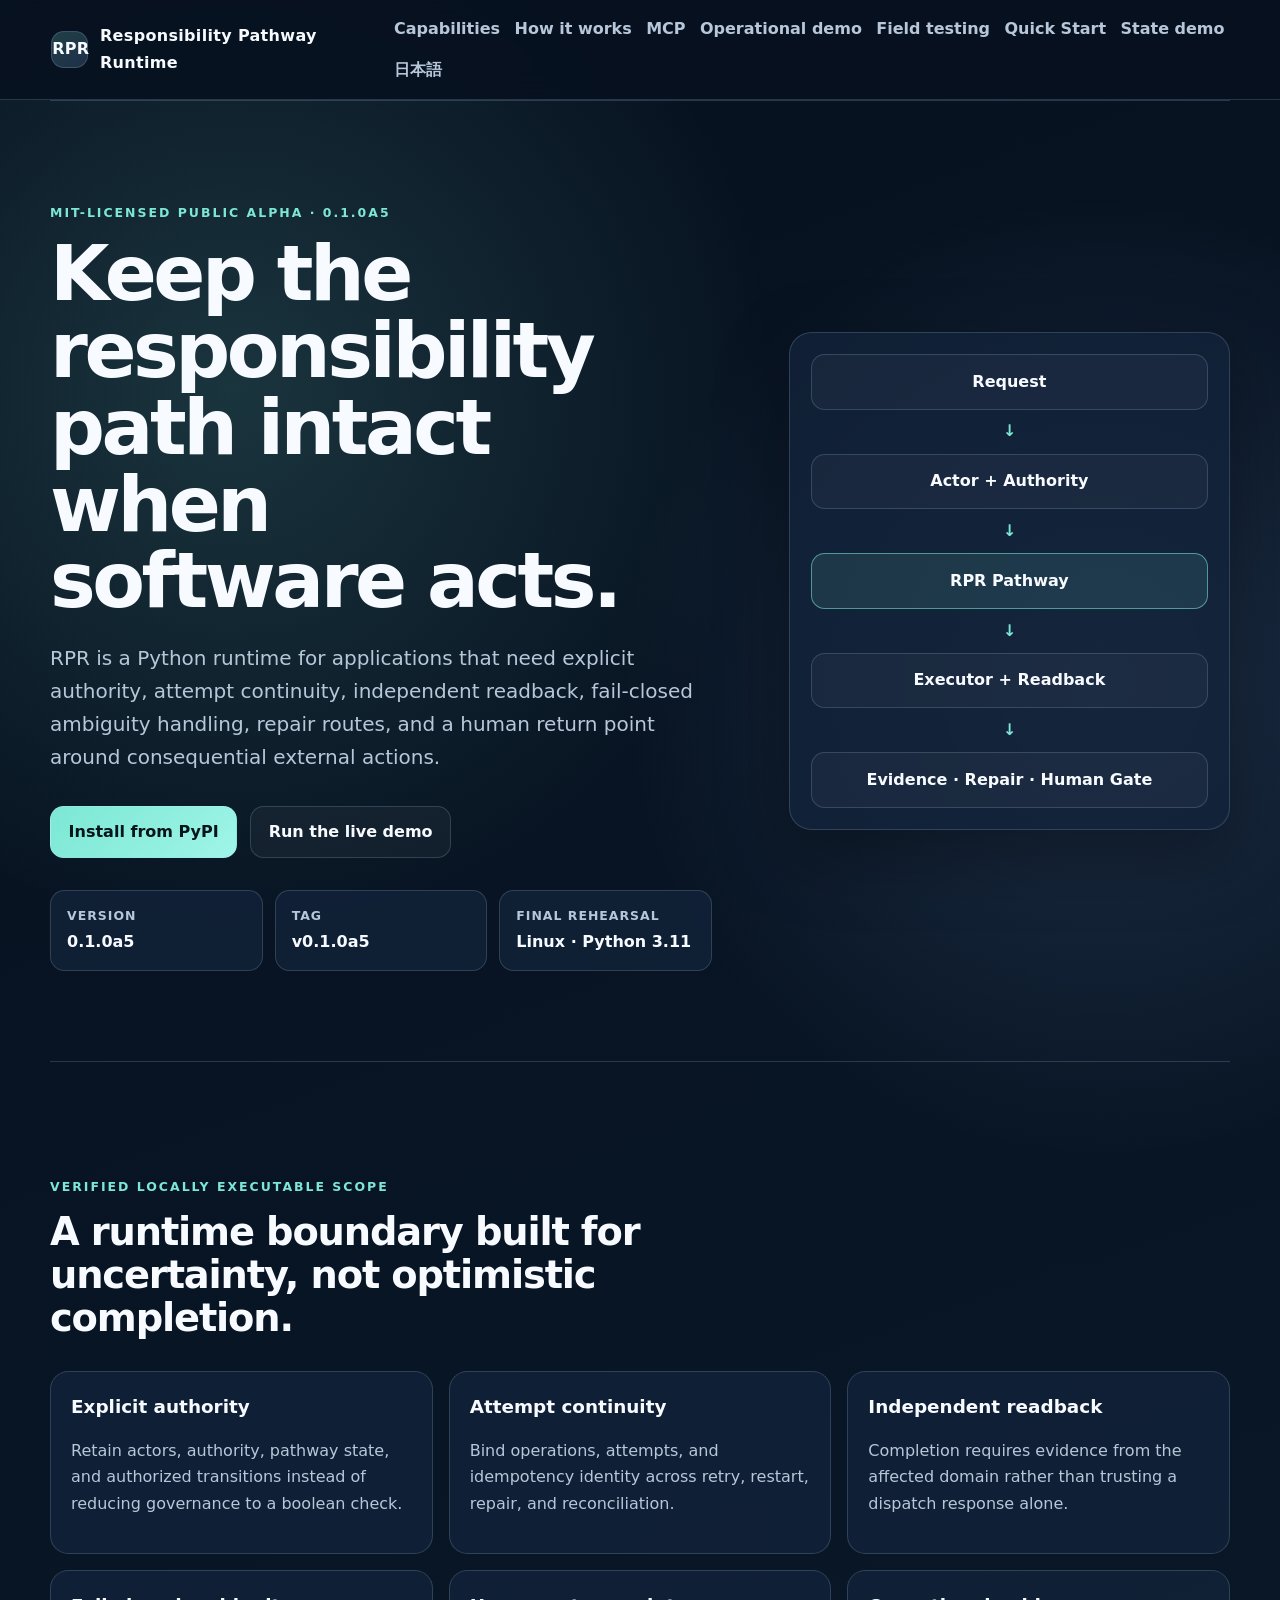
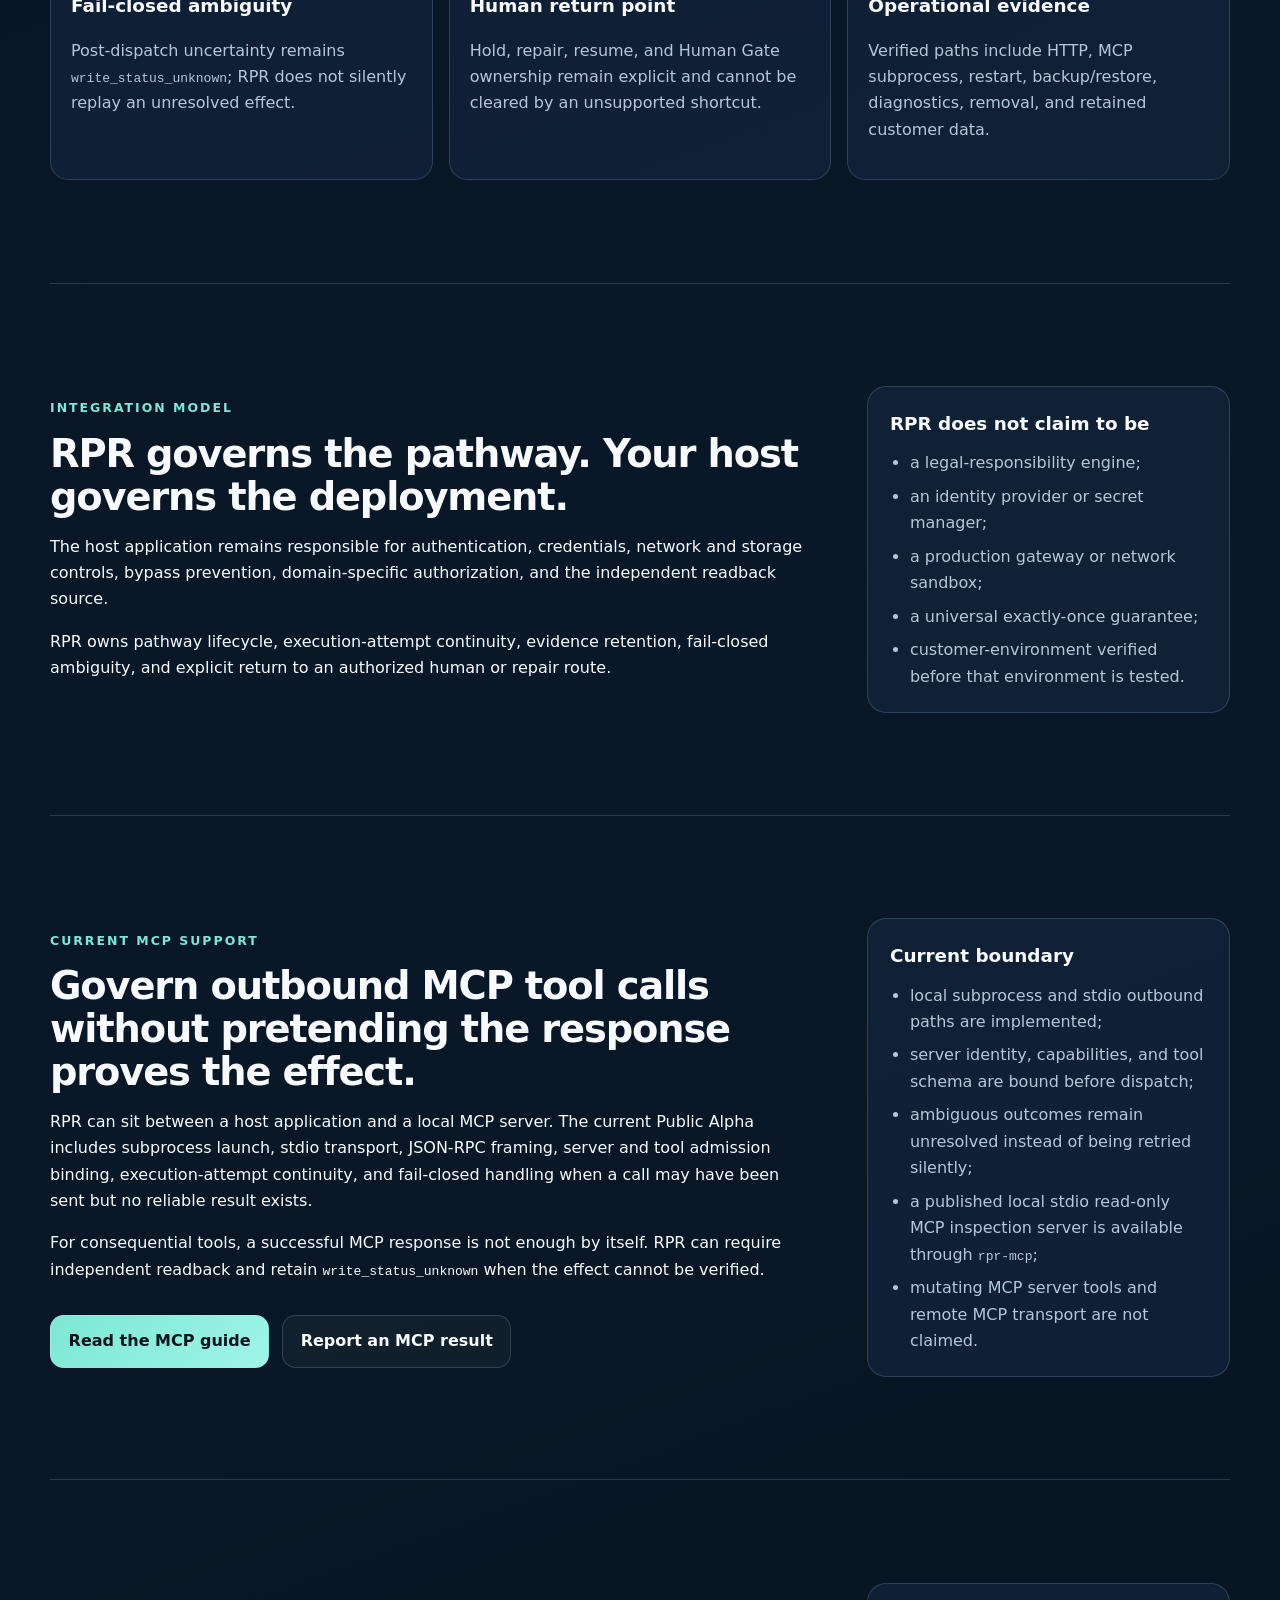
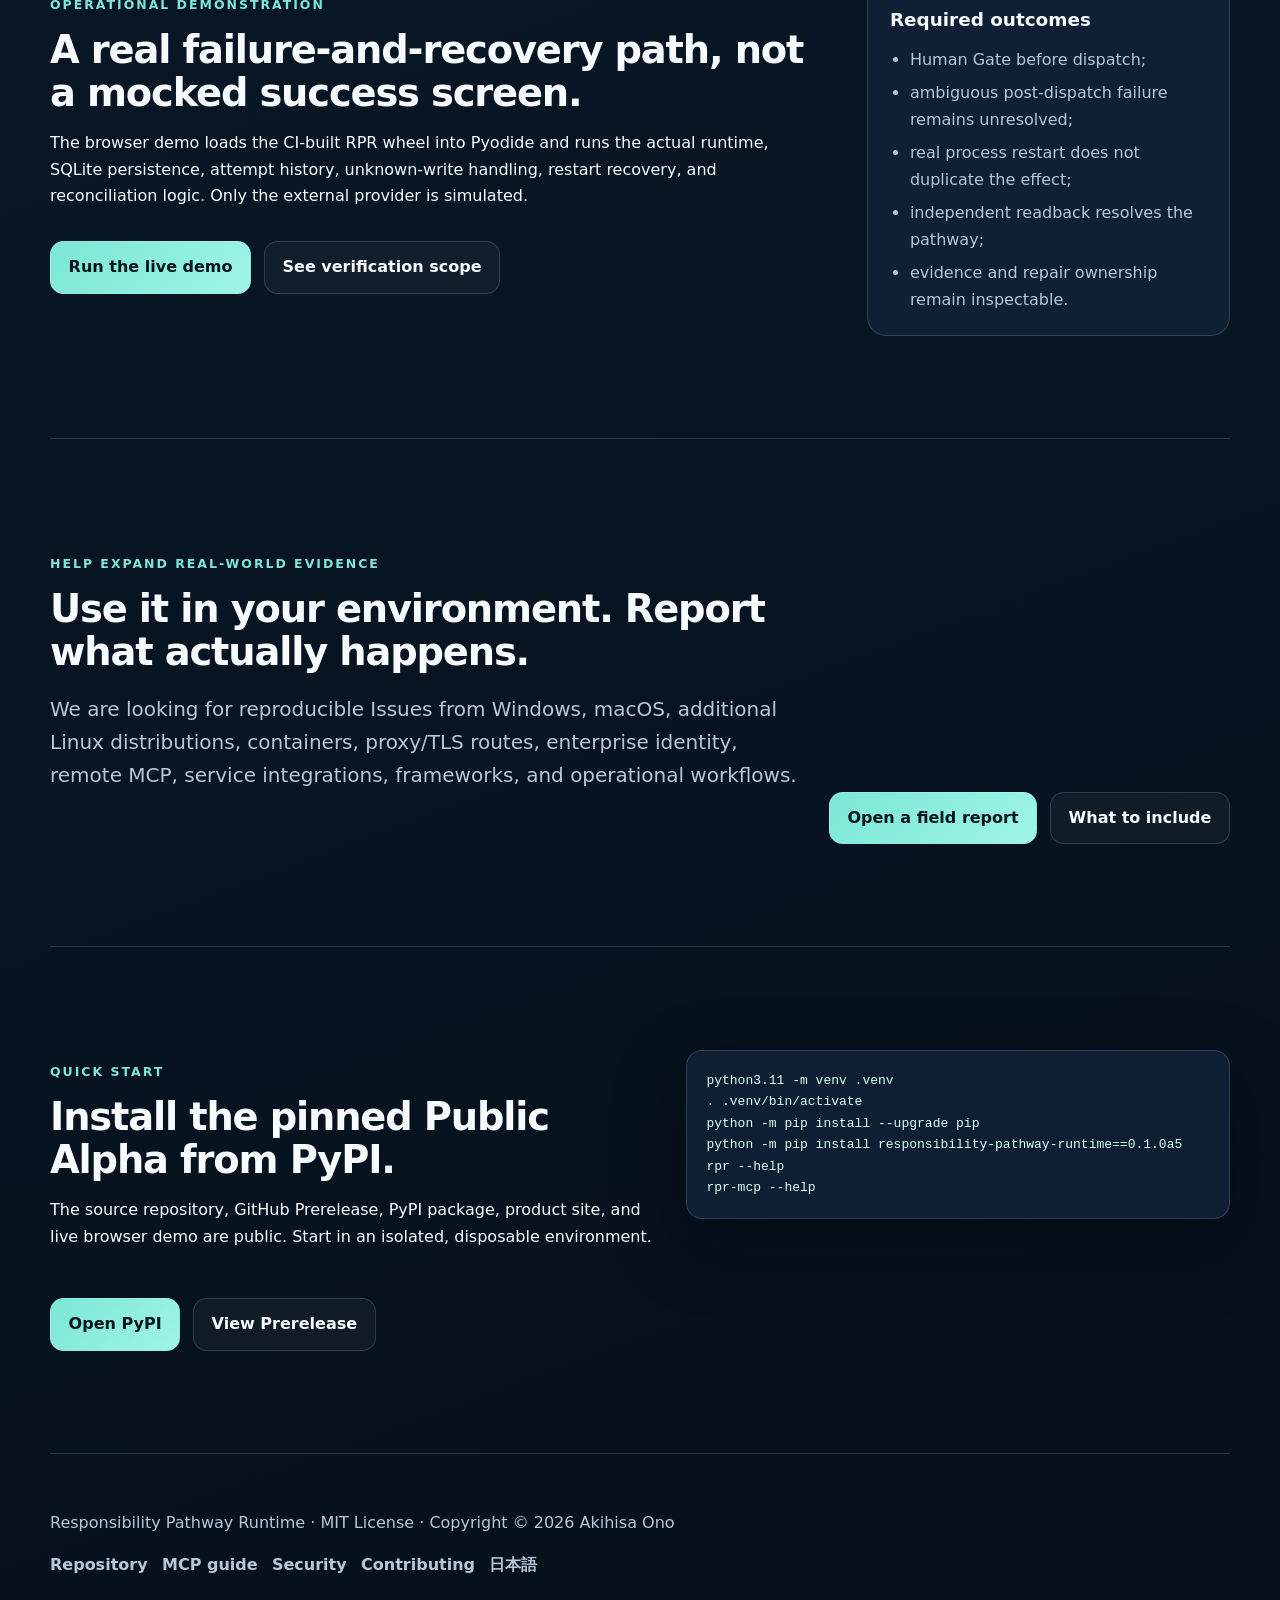
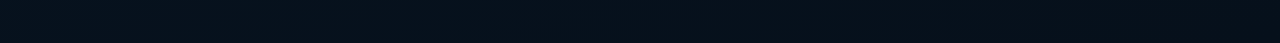
==== commit bffc1faf: "docs: sync English product site to 0.1.0a5" ====
--- a/site/index.html
+++ b/site/index.html
@@ -17,11 +17,11 @@
   <main id="main">
     <section class="hero" id="top">
       <div class="hero-copy">
-        <p class="eyebrow">MIT-licensed Public Alpha · 0.1.0a4</p>
+        <p class="eyebrow">MIT-licensed Public Alpha · 0.1.0a5</p>
         <h1>Keep the responsibility path intact when software acts.</h1>
         <p class="lede">RPR is a Python runtime for applications that need explicit authority, attempt continuity, independent readback, fail-closed ambiguity handling, repair routes, and a human return point around consequential external actions.</p>
-        <div class="actions"><a class="button primary" href="https://pypi.org/project/responsibility-pathway-runtime/">Install from PyPI</a><a class="button secondary" href="demo.html">Run the live demo</a></div>
-        <dl class="release-facts" aria-label="Release facts"><div><dt>Version</dt><dd>0.1.0a4</dd></div><div><dt>Tag</dt><dd>v0.1.0a4</dd></div><div><dt>Final rehearsal</dt><dd>Linux · Python 3.11</dd></div></dl>
+        <div class="actions"><a class="button primary" href="https://pypi.org/project/responsibility-pathway-runtime/0.1.0a5/">Install from PyPI</a><a class="button secondary" href="demo.html">Run the live demo</a></div>
+        <dl class="release-facts" aria-label="Release facts"><div><dt>Version</dt><dd>0.1.0a5</dd></div><div><dt>Tag</dt><dd>v0.1.0a5</dd></div><div><dt>Final rehearsal</dt><dd>Linux · Python 3.11</dd></div></dl>
       </div>
       <div class="pathway-card" aria-label="Responsibility pathway diagram"><div class="node">Request</div><span>↓</span><div class="node">Actor + Authority</div><span>↓</span><div class="node accent">RPR Pathway</div><span>↓</span><div class="node">Executor + Readback</div><span>↓</span><div class="node">Evidence · Repair · Human Gate</div></div>
     </section>
@@ -40,9 +40,9 @@
     <section class="section quick-start" id="start"><div><p class="eyebrow">Quick Start</p><h2>Install the pinned Public Alpha from PyPI.</h2><p>The source repository, GitHub Prerelease, PyPI package, product site, and live browser demo are public. Start in an isolated, disposable environment.</p></div><pre><code>python3.11 -m venv .venv
 . .venv/bin/activate
 python -m pip install --upgrade pip
-python -m pip install responsibility-pathway-runtime==0.1.0a4
+python -m pip install responsibility-pathway-runtime==0.1.0a5
 rpr --help
-rpr-mcp --help</code></pre><div class="actions"><a class="button primary" href="https://pypi.org/project/responsibility-pathway-runtime/">Open PyPI</a><a class="button secondary" href="https://github.com/YutoriKomeiji/responsibility-pathway-runtime/releases/tag/v0.1.0a4">View Prerelease</a></div></section>
+rpr-mcp --help</code></pre><div class="actions"><a class="button primary" href="https://pypi.org/project/responsibility-pathway-runtime/0.1.0a5/">Open PyPI</a><a class="button secondary" href="https://github.com/YutoriKomeiji/responsibility-pathway-runtime/releases/tag/v0.1.0a5">View Prerelease</a></div></section>
   </main>
   <footer><p>Responsibility Pathway Runtime · MIT License · Copyright © 2026 Akihisa Ono</p><nav aria-label="Footer navigation"><a href="https://github.com/YutoriKomeiji/responsibility-pathway-runtime">Repository</a><a href="https://github.com/YutoriKomeiji/responsibility-pathway-runtime/blob/main/docs/en/mcp-integration.md">MCP guide</a><a href="https://github.com/YutoriKomeiji/responsibility-pathway-runtime/blob/main/SECURITY.md">Security</a><a href="https://github.com/YutoriKomeiji/responsibility-pathway-runtime/blob/main/CONTRIBUTING.md">Contributing</a><a href="ja.html" hreflang="ja" lang="ja">日本語</a></nav></footer>
 </body>
--- a/site/styles.css
+++ b/site/styles.css
@@ -40,7 +40,7 @@
   background: rgba(7, 17, 31, .82); backdrop-filter: blur(18px);
   border-bottom: 1px solid var(--line);
 }
-.brand { display: flex; align-items: center; gap: .75rem; font-weight: 800; letter-spacing: .02em; }
+.brand { display: flex; align-items: center; gap: .75rem; font-weight: 800; letter-spacing: .02em; text-decoration: none; color: var(--text); }
 .brand-mark { width: 2.3rem; height: 2.3rem; display: grid; place-items: center; border: 1px solid var(--line); border-radius: .8rem; background: linear-gradient(145deg, rgba(124,231,212,.22), rgba(142,184,255,.18)); }
 nav { display: flex; flex-wrap: wrap; gap: .9rem; }
 nav a { color: var(--muted); text-decoration: none; font-weight: 650; }
@@ -49,36 +49,63 @@
 .hero { min-height: 72vh; display: grid; grid-template-columns: 1.2fr .8fr; align-items: center; gap: clamp(2rem, 6vw, 5rem); padding: clamp(3.5rem, 7vw, 6.5rem) 0; }
 .eyebrow { color: var(--accent); font-weight: 800; letter-spacing: .16em; text-transform: uppercase; font-size: .78rem; }
 h1 { font-size: clamp(2.65rem, 6vw, 5.4rem); line-height: 1; letter-spacing: -.045em; margin: .7rem 0 1.35rem; max-width: 11ch; }
+html[lang="ja"] h1 { max-width: none; text-wrap: balance; }
 h2 { font-size: clamp(1.75rem, 3vw, 2.75rem); line-height: 1.12; letter-spacing: -.03em; margin: 0 0 1rem; }
 h3 { margin: 0 0 .65rem; font-size: 1.15rem; }
-.lead { color: var(--muted); font-size: clamp(1.08rem, 2vw, 1.35rem); max-width: 65ch; }
+.lead, .lede, .section-heading > p:not(.eyebrow) { color: var(--muted); font-size: clamp(1.05rem, 1.6vw, 1.25rem); max-width: 68ch; }
 .actions { display: flex; flex-wrap: wrap; gap: .8rem; margin-top: 2rem; }
-.button { display: inline-flex; align-items: center; justify-content: center; min-height: 3rem; padding: .75rem 1.1rem; border-radius: .85rem; border: 1px solid var(--line); text-decoration: none; font-weight: 800; }
+.button { display: inline-flex; align-items: center; justify-content: center; min-height: 3rem; padding: .75rem 1.1rem; border-radius: .85rem; border: 1px solid var(--line); text-decoration: none; font-weight: 800; cursor: pointer; }
 .button.primary { color: #04151b; background: linear-gradient(135deg, var(--accent), #9ff5e8); }
 .button.secondary { color: var(--text); background: rgba(255,255,255,.04); }
-.status-card, .card, pre { background: var(--surface); border: 1px solid var(--line); box-shadow: var(--shadow); }
+.button:disabled { cursor: not-allowed; opacity: .55; }
+.status-card, .card, .boundary-card, .pathway-card, .feature-grid article, .release-facts div, pre { background: var(--surface); border: 1px solid var(--line); box-shadow: var(--shadow); }
 .status-card { border-radius: 1.4rem; padding: 1.4rem; }
 .status-row { display: flex; justify-content: space-between; gap: 1rem; padding: .72rem 0; border-bottom: 1px solid var(--line); }
 .status-row:last-child { border-bottom: 0; }
 .status-row span:first-child { color: var(--muted); }
 .badge { display: inline-flex; align-items: center; gap: .4rem; border-radius: 999px; padding: .35rem .65rem; border: 1px solid var(--line); background: rgba(124,231,212,.08); font-size: .86rem; font-weight: 800; }
+.release-facts { display: grid; grid-template-columns: repeat(3, minmax(0, 1fr)); gap: .75rem; margin: 2rem 0 0; }
+.release-facts div { border-radius: .9rem; padding: .9rem 1rem; box-shadow: none; }
+.release-facts dt { color: var(--muted); font-size: .78rem; font-weight: 750; letter-spacing: .08em; text-transform: uppercase; }
+.release-facts dd { margin: .2rem 0 0; font-weight: 800; }
+.pathway-card { border-radius: 1.4rem; padding: 1.3rem; display: grid; gap: .55rem; box-shadow: var(--shadow); }
+.pathway-card > span { color: var(--accent); text-align: center; font-weight: 800; }
+.node { padding: .85rem 1rem; border: 1px solid var(--line); border-radius: .85rem; background: rgba(255,255,255,.035); text-align: center; font-weight: 800; }
+.node.accent { border-color: rgba(124,231,212,.55); background: rgba(124,231,212,.11); }
 section { padding: clamp(3.5rem, 8vw, 7rem) 0; border-top: 1px solid var(--line); }
+.section-heading { max-width: 780px; margin-bottom: 2rem; }
 .section-intro { color: var(--muted); max-width: 70ch; }
-.grid { display: grid; grid-template-columns: repeat(3, 1fr); gap: 1rem; margin-top: 2rem; }
-.card { border-radius: 1.15rem; padding: 1.25rem; }
-.card p, .card li { color: var(--muted); }
+.grid, .feature-grid { display: grid; grid-template-columns: repeat(3, 1fr); gap: 1rem; margin-top: 2rem; }
+.card, .feature-grid article { border-radius: 1.15rem; padding: 1.25rem; }
+.card p, .card li, .feature-grid p, .boundary-card p, .boundary-card li { color: var(--muted); }
+.feature-grid article { box-shadow: none; }
+.split { display: grid; grid-template-columns: minmax(0, 1.35fr) minmax(280px, .65fr); gap: clamp(2rem, 5vw, 4rem); align-items: start; }
+.boundary-card { border-radius: 1.2rem; padding: 1.35rem; box-shadow: none; }
+.boundary-card ul { margin: .7rem 0 0; padding-left: 1.25rem; }
+.boundary-card li + li { margin-top: .45rem; }
+.field { display: grid; grid-template-columns: minmax(0, 1.5fr) auto; gap: 2rem; align-items: end; }
+.field-actions { display: flex; flex-wrap: wrap; gap: .8rem; }
+.quick-start { display: grid; grid-template-columns: minmax(0, 1fr) minmax(360px, .9fr); gap: 2rem; align-items: start; }
+.quick-start .actions { grid-column: 1 / -1; margin-top: 0; }
 .pathway { display: grid; grid-template-columns: repeat(5, minmax(0,1fr)); gap: .65rem; margin-top: 2rem; }
 .pathway div { position: relative; padding: 1rem; border-radius: .9rem; border: 1px solid var(--line); background: rgba(255,255,255,.035); text-align: center; font-weight: 800; }
 .pathway div:not(:last-child)::after { content: "→"; position: absolute; right: -.7rem; top: 50%; transform: translateY(-50%); color: var(--accent); z-index: 2; }
-pre { overflow-x: auto; padding: 1.2rem; border-radius: 1rem; color: #d9fff7; }
+pre { overflow-x: auto; padding: 1.2rem; border-radius: 1rem; color: #d9fff7; margin: 0; }
 .notice { border-left: .25rem solid var(--warning); padding: 1rem 1.2rem; background: rgba(255,210,122,.08); border-radius: .35rem .9rem .9rem .35rem; }
-.site-footer { width: min(1180px, calc(100% - 2rem)); margin: 0 auto; padding: 2.5rem 0 4rem; color: var(--muted); border-top: 1px solid var(--line); }
+footer, .site-footer { width: min(1180px, calc(100% - 2rem)); margin: 0 auto; padding: 2.5rem 0 4rem; color: var(--muted); border-top: 1px solid var(--line); }
+footer nav { margin-top: 1rem; }
 .reveal { opacity: 0; transform: translateY(18px); transition: opacity .55s ease, transform .55s ease; }
 .reveal.visible { opacity: 1; transform: none; }
 @media (max-width: 820px) {
-  .site-header { align-items: flex-start; flex-direction: column; }
-  .hero { grid-template-columns: 1fr; min-height: auto; }
-  .grid { grid-template-columns: 1fr; }
+  .site-header { align-items: flex-start; flex-direction: column; gap: .75rem; padding: .85rem 1rem .95rem; }
+  .site-header nav { gap: .55rem .8rem; }
+  .site-header nav a { line-height: 1.35; }
+  .hero, .split, .field, .quick-start { grid-template-columns: 1fr; min-height: auto; }
+  .hero { gap: 2rem; padding: 2.4rem 0 3.25rem; }
+  h1 { font-size: clamp(2.35rem, 11vw, 3.5rem); line-height: 1.04; }
+  html[lang="ja"] h1 { font-size: clamp(2.15rem, 9.8vw, 3.15rem); line-height: 1.12; letter-spacing: -.035em; max-width: none; }
+  .release-facts, .grid, .feature-grid { grid-template-columns: 1fr; }
+  .quick-start .actions { grid-column: auto; }
   .pathway { grid-template-columns: 1fr; }
   .pathway div:not(:last-child)::after { content: "↓"; right: 50%; top: auto; bottom: -.95rem; transform: translateX(50%); }
 }
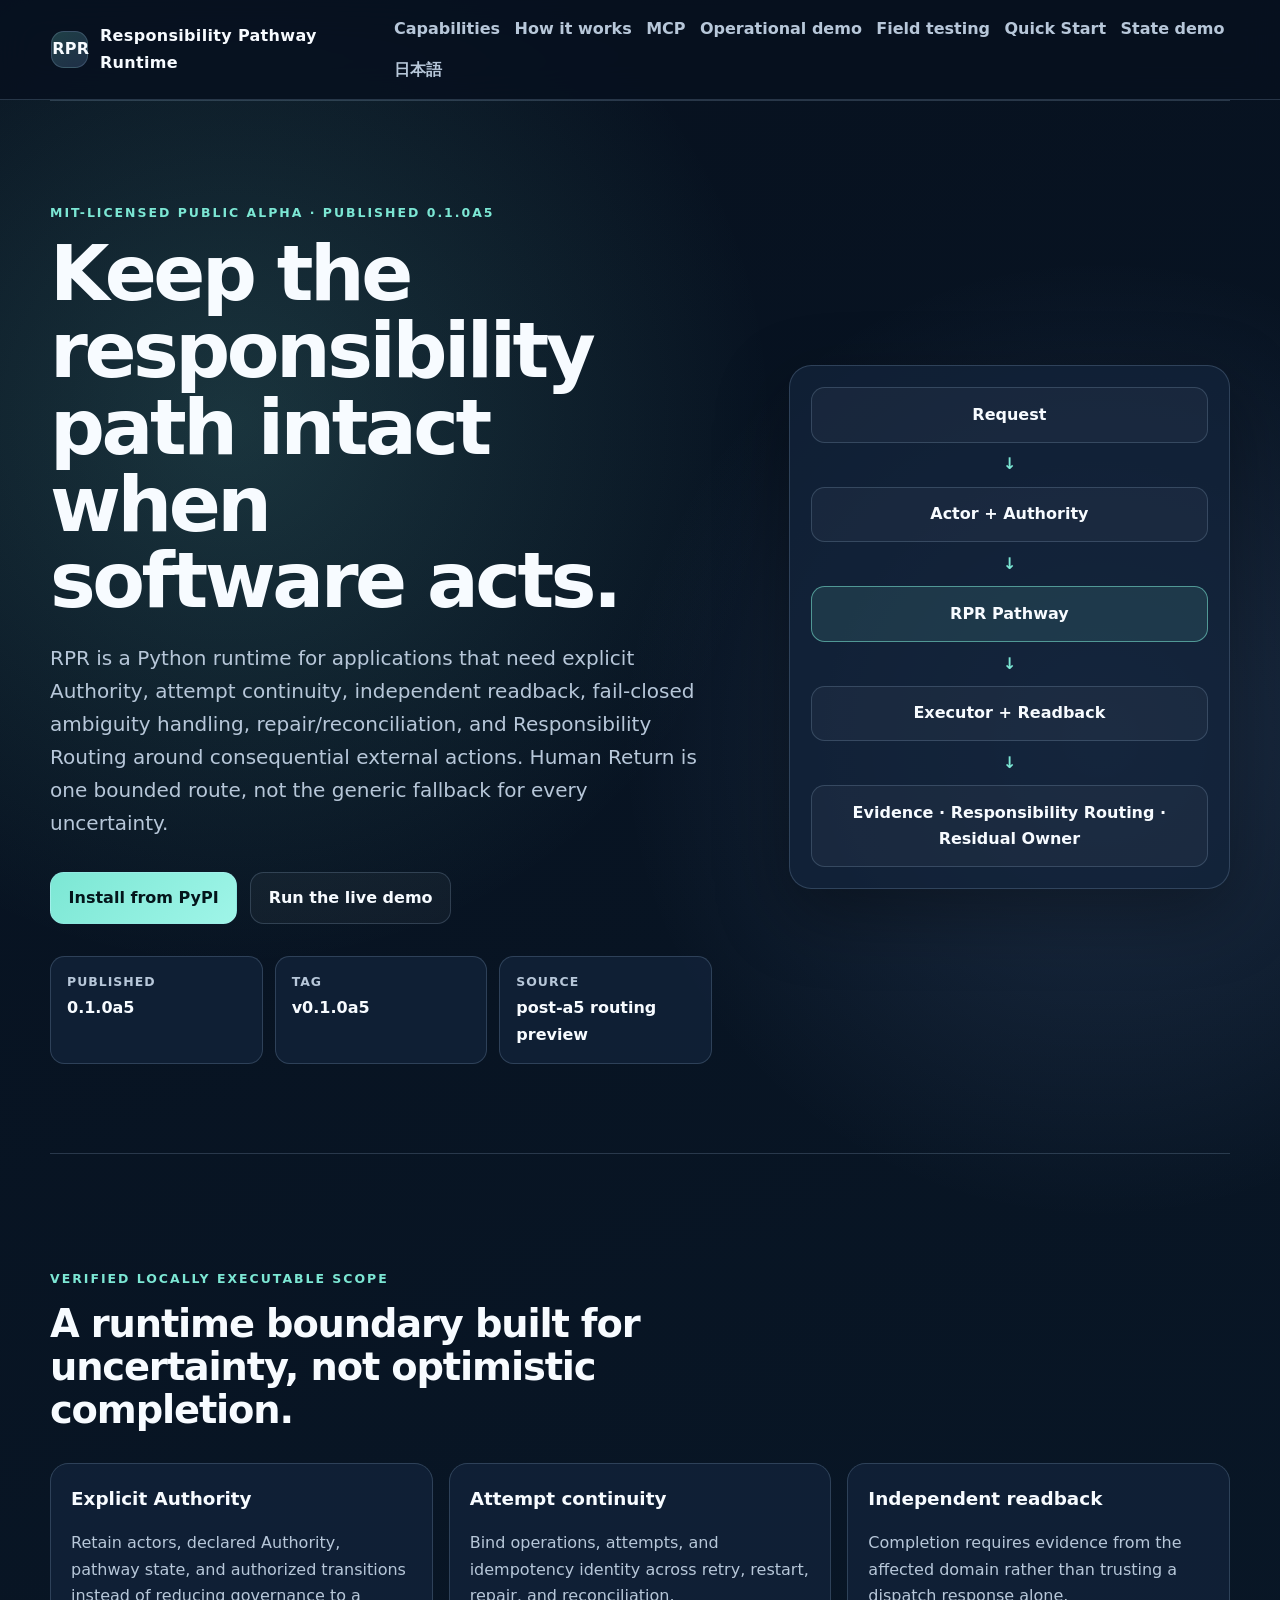
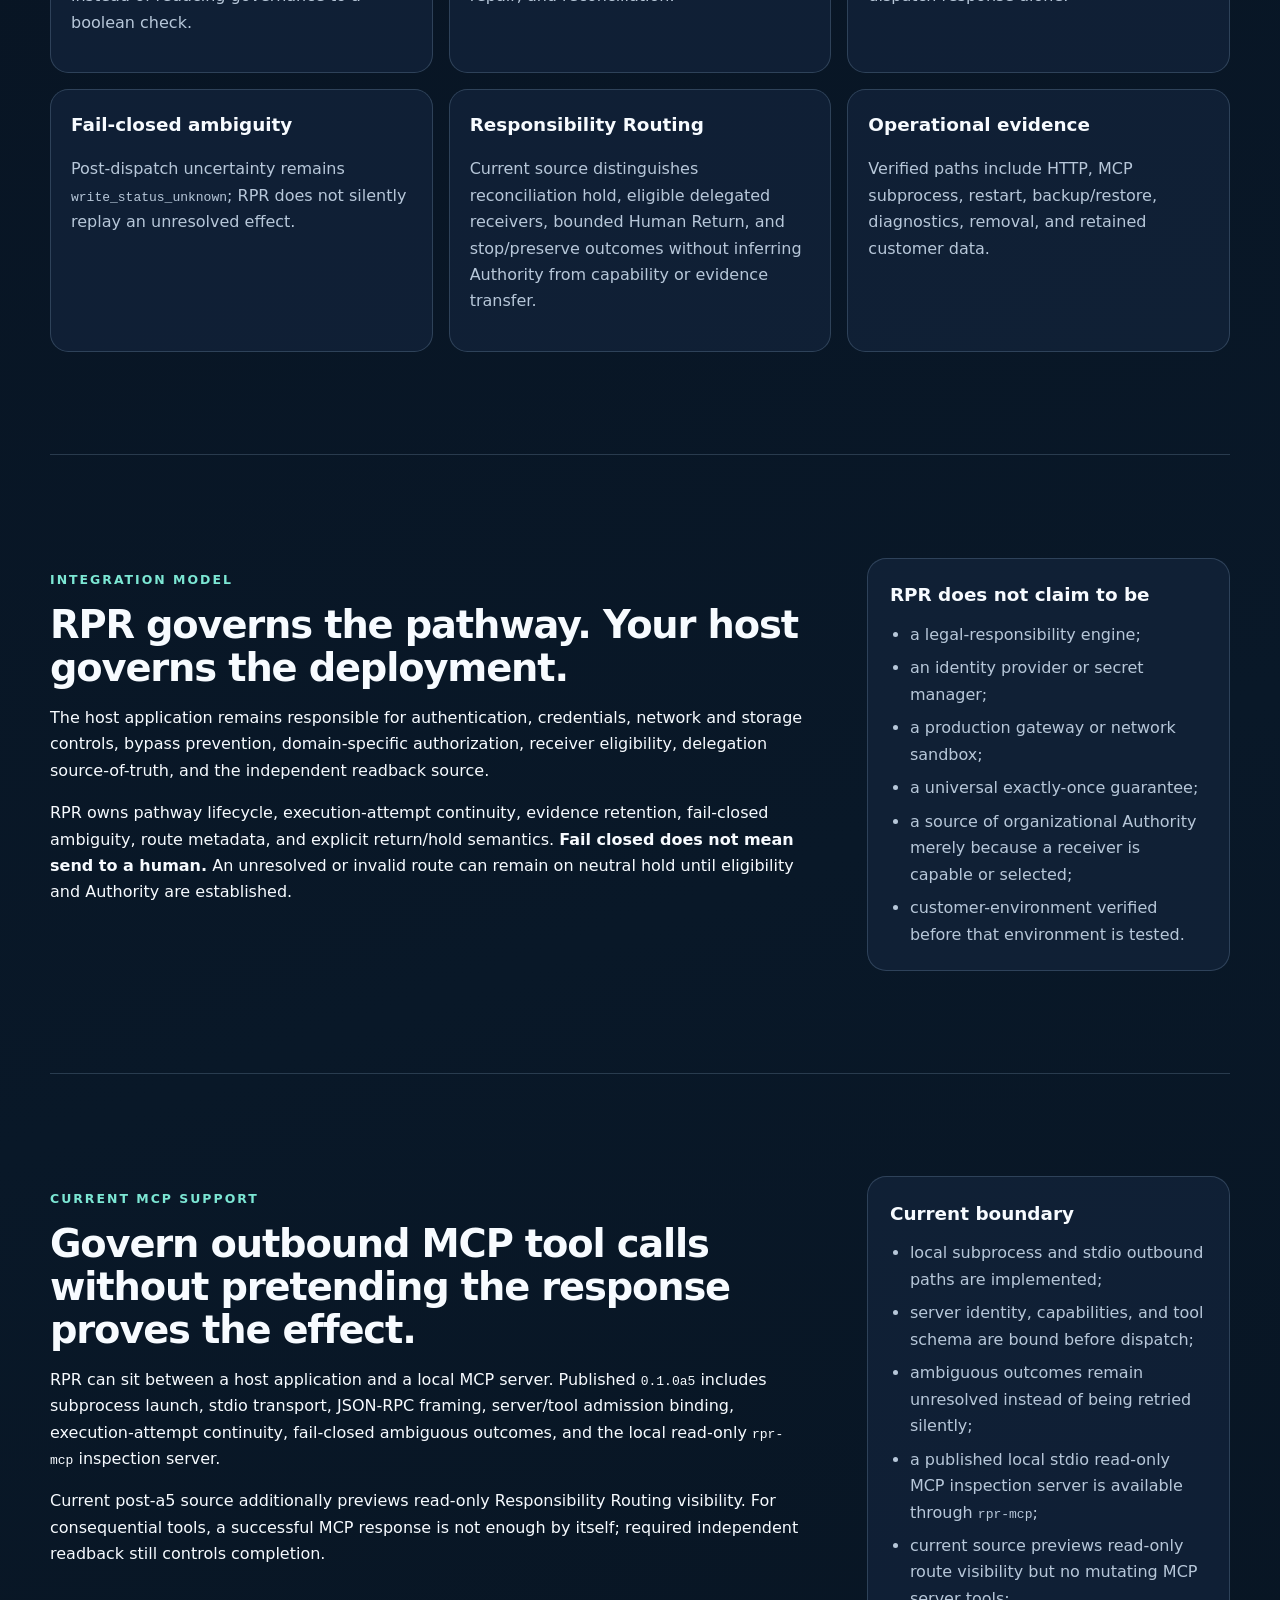
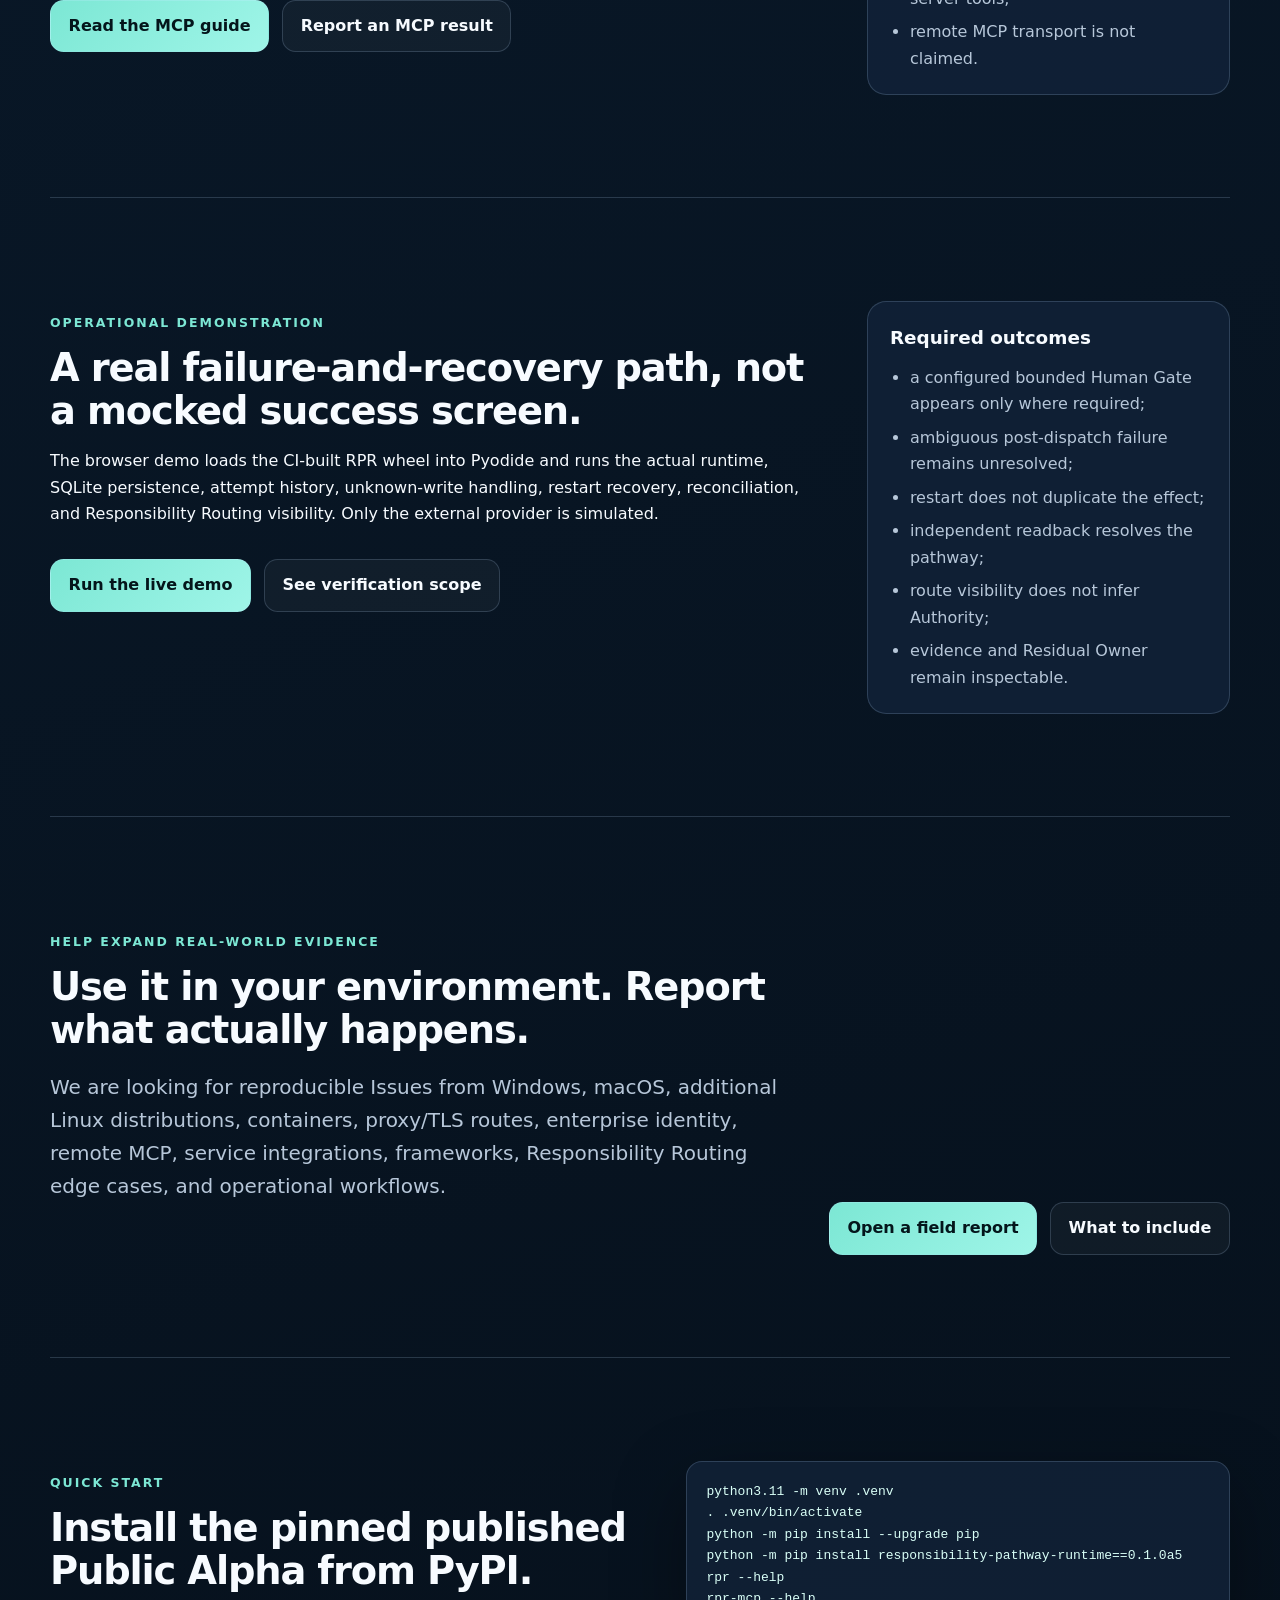
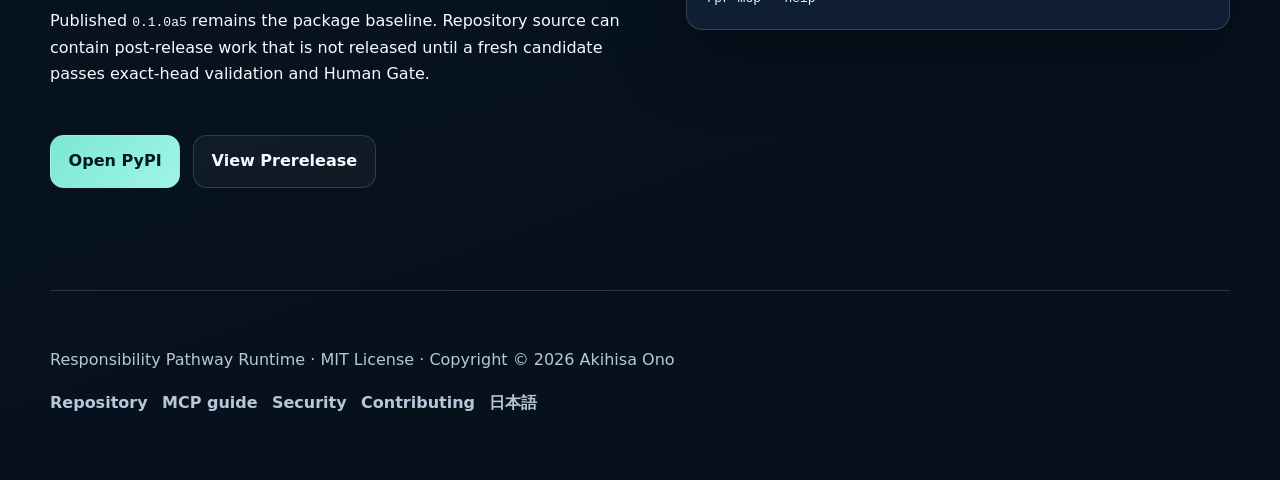
==== commit 7c8924c6: "site: surface Responsibility Routing and bounded Human Return" ====
--- a/site/index.html
+++ b/site/index.html
@@ -3,7 +3,7 @@
 <head>
   <meta charset="utf-8">
   <meta name="viewport" content="width=device-width, initial-scale=1">
-  <meta name="description" content="Responsibility Pathway Runtime is an MIT-licensed Python runtime for governed external actions, evidence continuity, recovery, Human Gate decisions, and outbound MCP tool calls.">
+  <meta name="description" content="Responsibility Pathway Runtime is an MIT-licensed Python runtime for governed external actions, evidence continuity, recovery, Responsibility Routing, bounded Human Gate decisions, and outbound MCP tool calls.">
   <title>Responsibility Pathway Runtime</title>
   <link rel="stylesheet" href="styles.css">
   <script src="app.js" defer></script>
@@ -17,27 +17,27 @@
   <main id="main">
     <section class="hero" id="top">
       <div class="hero-copy">
-        <p class="eyebrow">MIT-licensed Public Alpha · 0.1.0a5</p>
+        <p class="eyebrow">MIT-licensed Public Alpha · published 0.1.0a5</p>
         <h1>Keep the responsibility path intact when software acts.</h1>
-        <p class="lede">RPR is a Python runtime for applications that need explicit authority, attempt continuity, independent readback, fail-closed ambiguity handling, repair routes, and a human return point around consequential external actions.</p>
+        <p class="lede">RPR is a Python runtime for applications that need explicit Authority, attempt continuity, independent readback, fail-closed ambiguity handling, repair/reconciliation, and Responsibility Routing around consequential external actions. Human Return is one bounded route, not the generic fallback for every uncertainty.</p>
         <div class="actions"><a class="button primary" href="https://pypi.org/project/responsibility-pathway-runtime/0.1.0a5/">Install from PyPI</a><a class="button secondary" href="demo.html">Run the live demo</a></div>
-        <dl class="release-facts" aria-label="Release facts"><div><dt>Version</dt><dd>0.1.0a5</dd></div><div><dt>Tag</dt><dd>v0.1.0a5</dd></div><div><dt>Final rehearsal</dt><dd>Linux · Python 3.11</dd></div></dl>
+        <dl class="release-facts" aria-label="Release facts"><div><dt>Published</dt><dd>0.1.0a5</dd></div><div><dt>Tag</dt><dd>v0.1.0a5</dd></div><div><dt>Source</dt><dd>post-a5 routing preview</dd></div></dl>
       </div>
-      <div class="pathway-card" aria-label="Responsibility pathway diagram"><div class="node">Request</div><span>↓</span><div class="node">Actor + Authority</div><span>↓</span><div class="node accent">RPR Pathway</div><span>↓</span><div class="node">Executor + Readback</div><span>↓</span><div class="node">Evidence · Repair · Human Gate</div></div>
+      <div class="pathway-card" aria-label="Responsibility pathway diagram"><div class="node">Request</div><span>↓</span><div class="node">Actor + Authority</div><span>↓</span><div class="node accent">RPR Pathway</div><span>↓</span><div class="node">Executor + Readback</div><span>↓</span><div class="node">Evidence · Responsibility Routing · Residual Owner</div></div>
     </section>
     <section class="section" id="capabilities"><div class="section-heading"><p class="eyebrow">Verified locally executable scope</p><h2>A runtime boundary built for uncertainty, not optimistic completion.</h2></div><div class="feature-grid">
-      <article><h3>Explicit authority</h3><p>Retain actors, authority, pathway state, and authorized transitions instead of reducing governance to a boolean check.</p></article>
+      <article><h3>Explicit Authority</h3><p>Retain actors, declared Authority, pathway state, and authorized transitions instead of reducing governance to a boolean check.</p></article>
       <article><h3>Attempt continuity</h3><p>Bind operations, attempts, and idempotency identity across retry, restart, repair, and reconciliation.</p></article>
       <article><h3>Independent readback</h3><p>Completion requires evidence from the affected domain rather than trusting a dispatch response alone.</p></article>
       <article><h3>Fail-closed ambiguity</h3><p>Post-dispatch uncertainty remains <code>write_status_unknown</code>; RPR does not silently replay an unresolved effect.</p></article>
-      <article><h3>Human return point</h3><p>Hold, repair, resume, and Human Gate ownership remain explicit and cannot be cleared by an unsupported shortcut.</p></article>
+      <article><h3>Responsibility Routing</h3><p>Current source distinguishes reconciliation hold, eligible delegated receivers, bounded Human Return, and stop/preserve outcomes without inferring Authority from capability or evidence transfer.</p></article>
       <article><h3>Operational evidence</h3><p>Verified paths include HTTP, MCP subprocess, restart, backup/restore, diagnostics, removal, and retained customer data.</p></article>
     </div></section>
-    <section class="section split" id="how"><div><p class="eyebrow">Integration model</p><h2>RPR governs the pathway. Your host governs the deployment.</h2><p>The host application remains responsible for authentication, credentials, network and storage controls, bypass prevention, domain-specific authorization, and the independent readback source.</p><p>RPR owns pathway lifecycle, execution-attempt continuity, evidence retention, fail-closed ambiguity, and explicit return to an authorized human or repair route.</p></div><aside class="boundary-card"><h3>RPR does not claim to be</h3><ul><li>a legal-responsibility engine;</li><li>an identity provider or secret manager;</li><li>a production gateway or network sandbox;</li><li>a universal exactly-once guarantee;</li><li>customer-environment verified before that environment is tested.</li></ul></aside></section>
-    <section class="section split" id="mcp"><div><p class="eyebrow">Current MCP support</p><h2>Govern outbound MCP tool calls without pretending the response proves the effect.</h2><p>RPR can sit between a host application and a local MCP server. The current Public Alpha includes subprocess launch, stdio transport, JSON-RPC framing, server and tool admission binding, execution-attempt continuity, and fail-closed handling when a call may have been sent but no reliable result exists.</p><p>For consequential tools, a successful MCP response is not enough by itself. RPR can require independent readback and retain <code>write_status_unknown</code> when the effect cannot be verified.</p><div class="actions"><a class="button primary" href="https://github.com/YutoriKomeiji/responsibility-pathway-runtime/blob/main/docs/en/mcp-integration.md">Read the MCP guide</a><a class="button secondary" href="https://github.com/YutoriKomeiji/responsibility-pathway-runtime/issues/new/choose">Report an MCP result</a></div></div><aside class="boundary-card"><h3>Current boundary</h3><ul><li>local subprocess and stdio outbound paths are implemented;</li><li>server identity, capabilities, and tool schema are bound before dispatch;</li><li>ambiguous outcomes remain unresolved instead of being retried silently;</li><li>a published local stdio read-only MCP inspection server is available through <code>rpr-mcp</code>;</li><li>mutating MCP server tools and remote MCP transport are not claimed.</li></ul></aside></section>
-    <section class="section split" id="demo"><div><p class="eyebrow">Operational demonstration</p><h2>A real failure-and-recovery path, not a mocked success screen.</h2><p>The browser demo loads the CI-built RPR wheel into Pyodide and runs the actual runtime, SQLite persistence, attempt history, unknown-write handling, restart recovery, and reconciliation logic. Only the external provider is simulated.</p><div class="actions"><a class="button primary" href="demo.html">Run the live demo</a><a class="button secondary" href="https://github.com/YutoriKomeiji/responsibility-pathway-runtime/blob/main/docs/en/verification-release-uat.md">See verification scope</a></div></div><aside class="boundary-card"><h3>Required outcomes</h3><ul><li>Human Gate before dispatch;</li><li>ambiguous post-dispatch failure remains unresolved;</li><li>real process restart does not duplicate the effect;</li><li>independent readback resolves the pathway;</li><li>evidence and repair ownership remain inspectable.</li></ul></aside></section>
-    <section class="section field" id="field-tests"><div class="section-heading"><p class="eyebrow">Help expand real-world evidence</p><h2>Use it in your environment. Report what actually happens.</h2><p>We are looking for reproducible Issues from Windows, macOS, additional Linux distributions, containers, proxy/TLS routes, enterprise identity, remote MCP, service integrations, frameworks, and operational workflows.</p></div><div class="field-actions"><a class="button primary" href="https://github.com/YutoriKomeiji/responsibility-pathway-runtime/issues/new/choose">Open a field report</a><a class="button secondary" href="https://github.com/YutoriKomeiji/responsibility-pathway-runtime/blob/main/SUPPORT.md">What to include</a></div></section>
-    <section class="section quick-start" id="start"><div><p class="eyebrow">Quick Start</p><h2>Install the pinned Public Alpha from PyPI.</h2><p>The source repository, GitHub Prerelease, PyPI package, product site, and live browser demo are public. Start in an isolated, disposable environment.</p></div><pre><code>python3.11 -m venv .venv
+    <section class="section split" id="how"><div><p class="eyebrow">Integration model</p><h2>RPR governs the pathway. Your host governs the deployment.</h2><p>The host application remains responsible for authentication, credentials, network and storage controls, bypass prevention, domain-specific authorization, receiver eligibility, delegation source-of-truth, and the independent readback source.</p><p>RPR owns pathway lifecycle, execution-attempt continuity, evidence retention, fail-closed ambiguity, route metadata, and explicit return/hold semantics. <strong>Fail closed does not mean send to a human.</strong> An unresolved or invalid route can remain on neutral hold until eligibility and Authority are established.</p></div><aside class="boundary-card"><h3>RPR does not claim to be</h3><ul><li>a legal-responsibility engine;</li><li>an identity provider or secret manager;</li><li>a production gateway or network sandbox;</li><li>a universal exactly-once guarantee;</li><li>a source of organizational Authority merely because a receiver is capable or selected;</li><li>customer-environment verified before that environment is tested.</li></ul></aside></section>
+    <section class="section split" id="mcp"><div><p class="eyebrow">Current MCP support</p><h2>Govern outbound MCP tool calls without pretending the response proves the effect.</h2><p>RPR can sit between a host application and a local MCP server. Published <code>0.1.0a5</code> includes subprocess launch, stdio transport, JSON-RPC framing, server/tool admission binding, execution-attempt continuity, fail-closed ambiguous outcomes, and the local read-only <code>rpr-mcp</code> inspection server.</p><p>Current post-a5 source additionally previews read-only Responsibility Routing visibility. For consequential tools, a successful MCP response is not enough by itself; required independent readback still controls completion.</p><div class="actions"><a class="button primary" href="https://github.com/YutoriKomeiji/responsibility-pathway-runtime/blob/main/docs/en/mcp-integration.md">Read the MCP guide</a><a class="button secondary" href="https://github.com/YutoriKomeiji/responsibility-pathway-runtime/issues/new/choose">Report an MCP result</a></div></div><aside class="boundary-card"><h3>Current boundary</h3><ul><li>local subprocess and stdio outbound paths are implemented;</li><li>server identity, capabilities, and tool schema are bound before dispatch;</li><li>ambiguous outcomes remain unresolved instead of being retried silently;</li><li>a published local stdio read-only MCP inspection server is available through <code>rpr-mcp</code>;</li><li>current source previews read-only route visibility but no mutating MCP server tools;</li><li>remote MCP transport is not claimed.</li></ul></aside></section>
+    <section class="section split" id="demo"><div><p class="eyebrow">Operational demonstration</p><h2>A real failure-and-recovery path, not a mocked success screen.</h2><p>The browser demo loads the CI-built RPR wheel into Pyodide and runs the actual runtime, SQLite persistence, attempt history, unknown-write handling, restart recovery, reconciliation, and Responsibility Routing visibility. Only the external provider is simulated.</p><div class="actions"><a class="button primary" href="demo.html">Run the live demo</a><a class="button secondary" href="https://github.com/YutoriKomeiji/responsibility-pathway-runtime/blob/main/docs/en/verification-release-uat.md">See verification scope</a></div></div><aside class="boundary-card"><h3>Required outcomes</h3><ul><li>a configured bounded Human Gate appears only where required;</li><li>ambiguous post-dispatch failure remains unresolved;</li><li>restart does not duplicate the effect;</li><li>independent readback resolves the pathway;</li><li>route visibility does not infer Authority;</li><li>evidence and Residual Owner remain inspectable.</li></ul></aside></section>
+    <section class="section field" id="field-tests"><div class="section-heading"><p class="eyebrow">Help expand real-world evidence</p><h2>Use it in your environment. Report what actually happens.</h2><p>We are looking for reproducible Issues from Windows, macOS, additional Linux distributions, containers, proxy/TLS routes, enterprise identity, remote MCP, service integrations, frameworks, Responsibility Routing edge cases, and operational workflows.</p></div><div class="field-actions"><a class="button primary" href="https://github.com/YutoriKomeiji/responsibility-pathway-runtime/issues/new/choose">Open a field report</a><a class="button secondary" href="https://github.com/YutoriKomeiji/responsibility-pathway-runtime/blob/main/SUPPORT.md">What to include</a></div></section>
+    <section class="section quick-start" id="start"><div><p class="eyebrow">Quick Start</p><h2>Install the pinned published Public Alpha from PyPI.</h2><p>Published <code>0.1.0a5</code> remains the package baseline. Repository source can contain post-release work that is not released until a fresh candidate passes exact-head validation and Human Gate.</p></div><pre><code>python3.11 -m venv .venv
 . .venv/bin/activate
 python -m pip install --upgrade pip
 python -m pip install responsibility-pathway-runtime==0.1.0a5
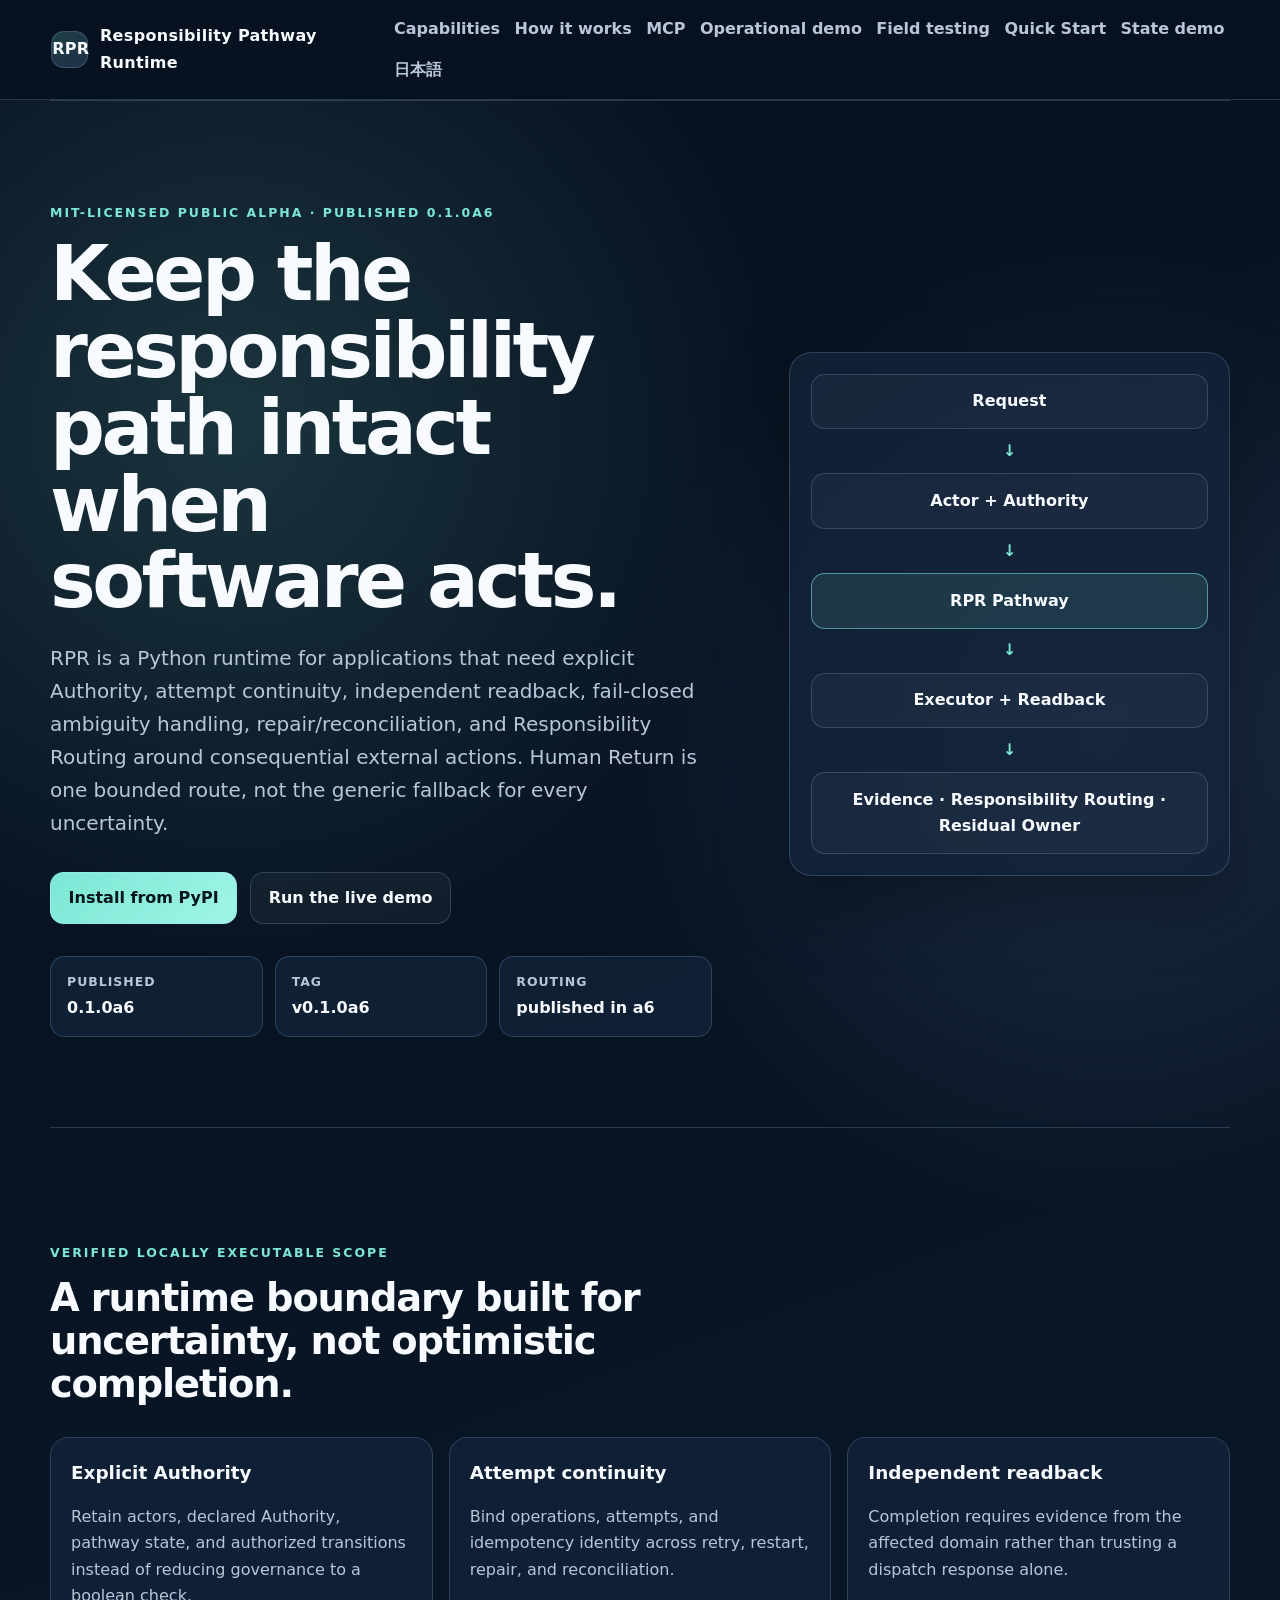
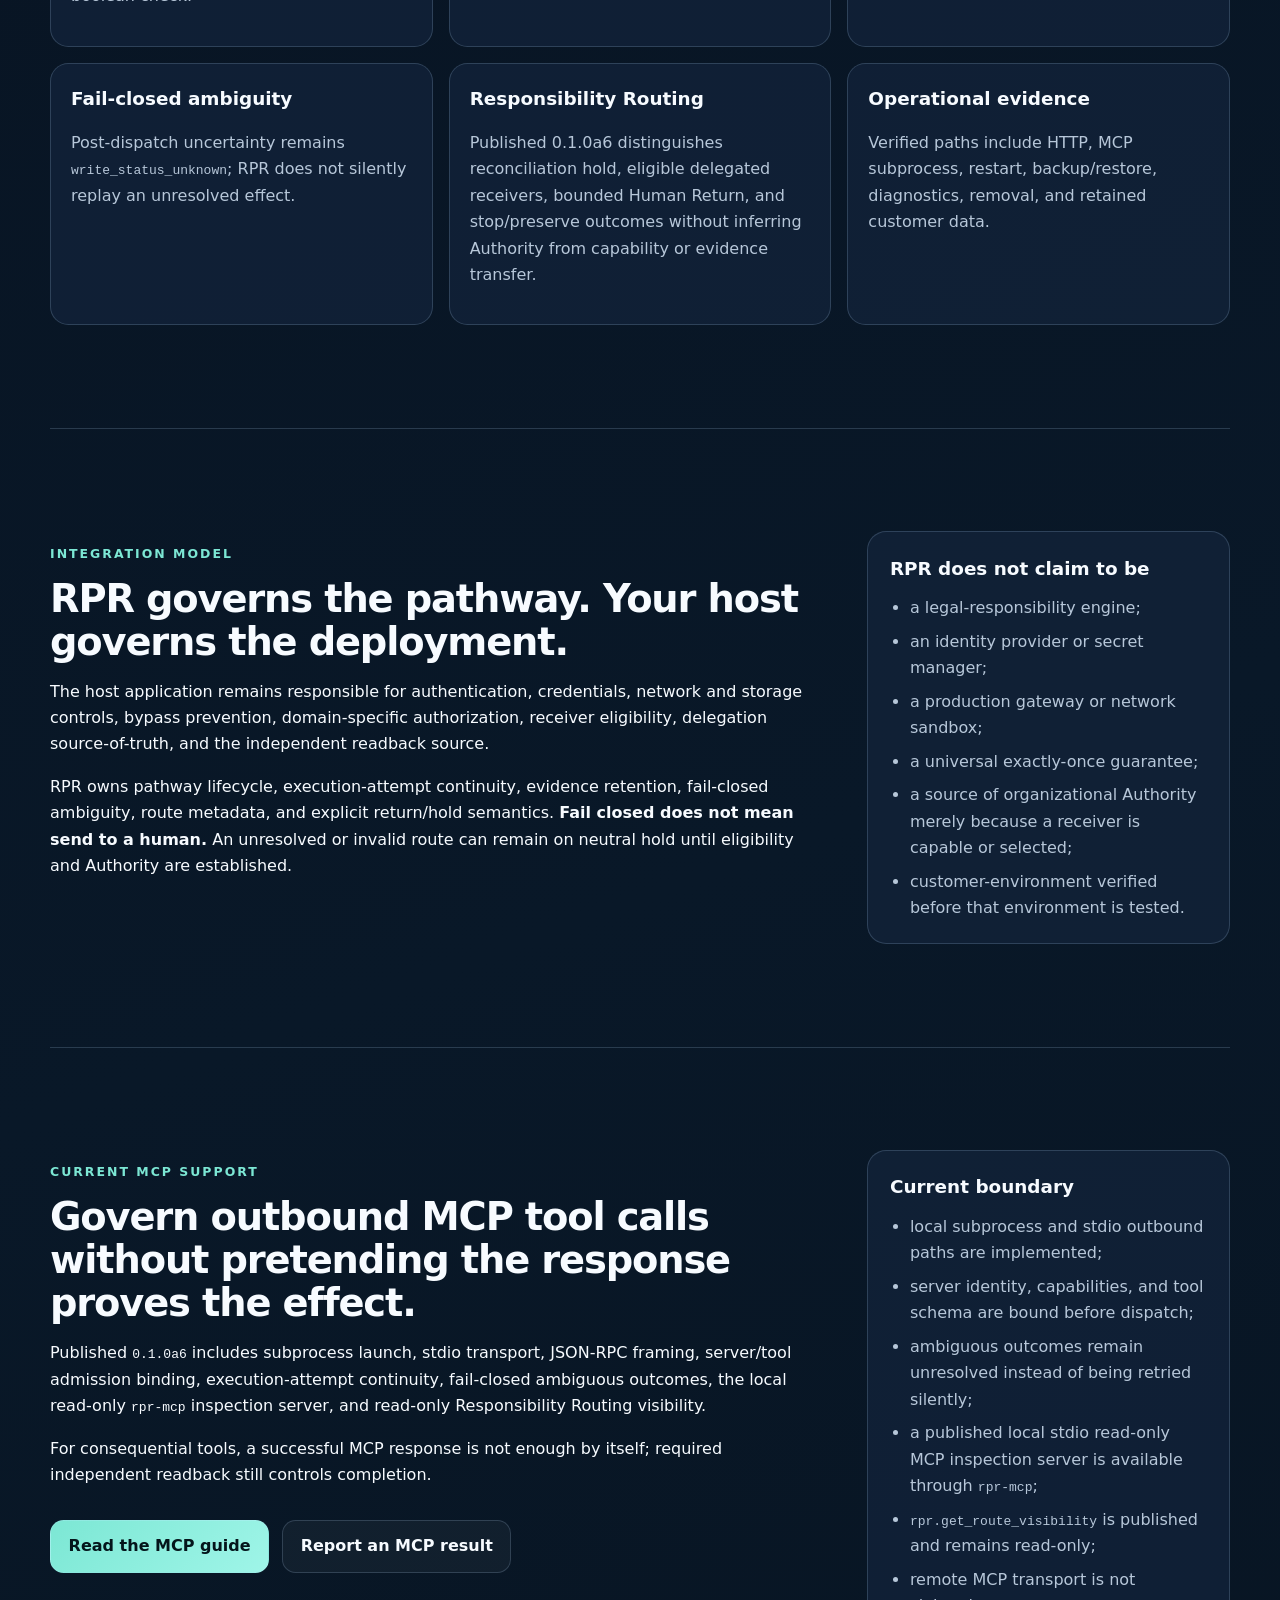
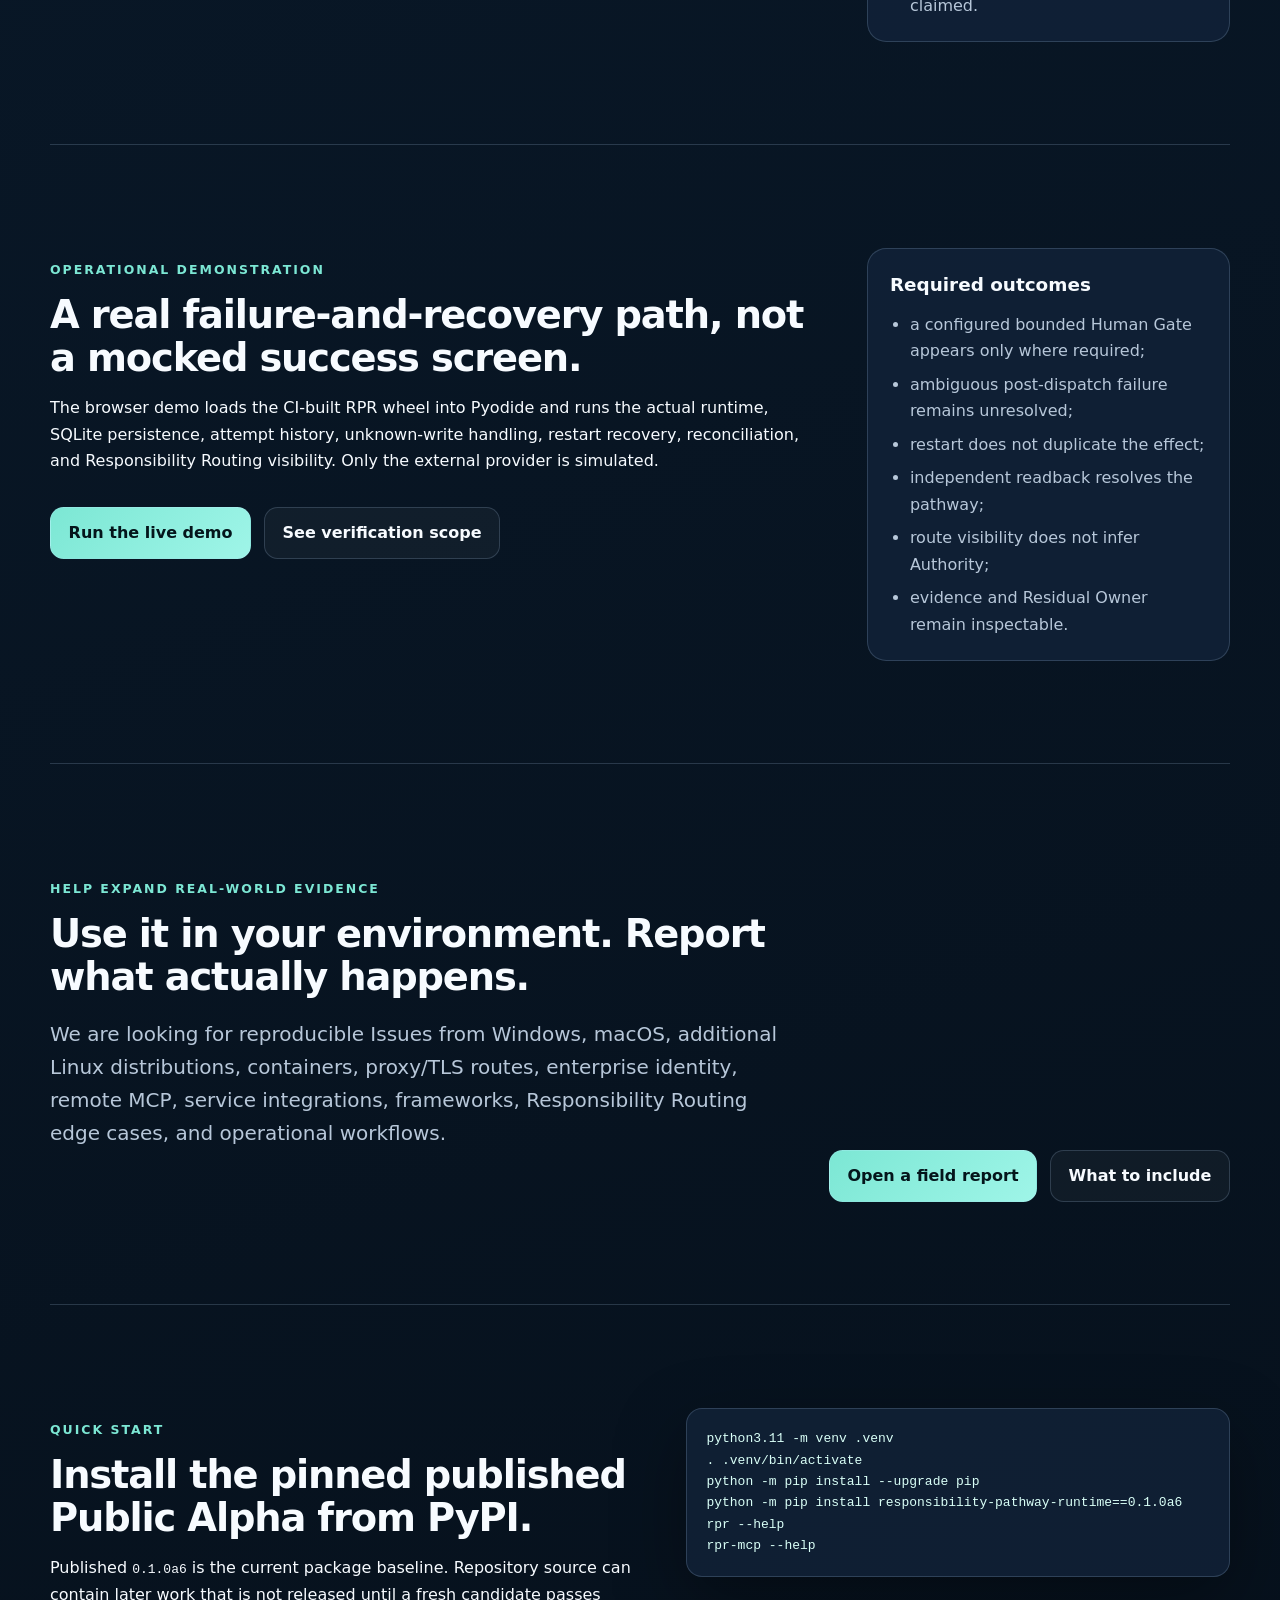
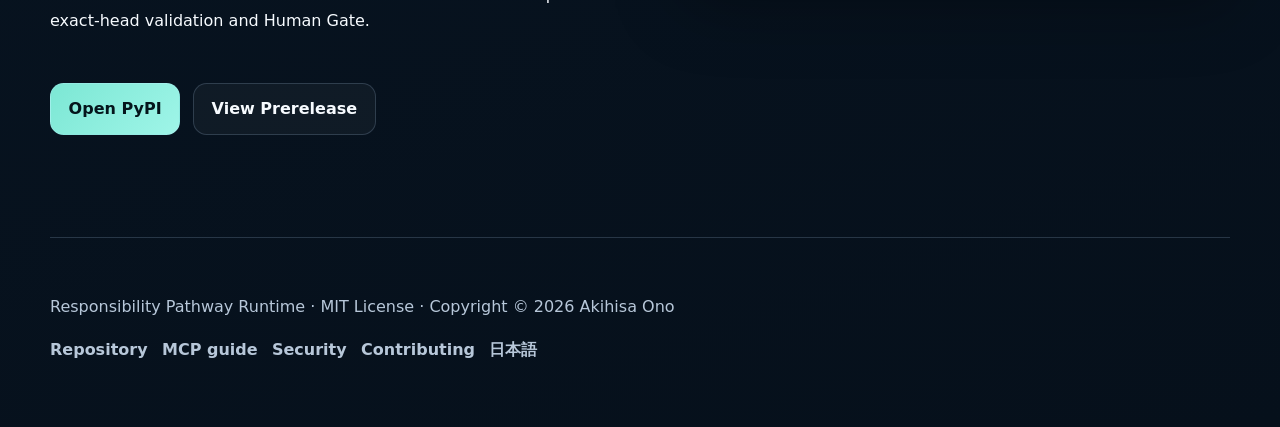
==== commit a9b5e4f8: "docs: publish 0.1.0a6 on English product site" ====
--- a/site/index.html
+++ b/site/index.html
@@ -17,11 +17,11 @@
   <main id="main">
     <section class="hero" id="top">
       <div class="hero-copy">
-        <p class="eyebrow">MIT-licensed Public Alpha · published 0.1.0a5</p>
+        <p class="eyebrow">MIT-licensed Public Alpha · published 0.1.0a6</p>
         <h1>Keep the responsibility path intact when software acts.</h1>
         <p class="lede">RPR is a Python runtime for applications that need explicit Authority, attempt continuity, independent readback, fail-closed ambiguity handling, repair/reconciliation, and Responsibility Routing around consequential external actions. Human Return is one bounded route, not the generic fallback for every uncertainty.</p>
-        <div class="actions"><a class="button primary" href="https://pypi.org/project/responsibility-pathway-runtime/0.1.0a5/">Install from PyPI</a><a class="button secondary" href="demo.html">Run the live demo</a></div>
-        <dl class="release-facts" aria-label="Release facts"><div><dt>Published</dt><dd>0.1.0a5</dd></div><div><dt>Tag</dt><dd>v0.1.0a5</dd></div><div><dt>Source</dt><dd>post-a5 routing preview</dd></div></dl>
+        <div class="actions"><a class="button primary" href="https://pypi.org/project/responsibility-pathway-runtime/0.1.0a6/">Install from PyPI</a><a class="button secondary" href="demo.html">Run the live demo</a></div>
+        <dl class="release-facts" aria-label="Release facts"><div><dt>Published</dt><dd>0.1.0a6</dd></div><div><dt>Tag</dt><dd>v0.1.0a6</dd></div><div><dt>Routing</dt><dd>published in a6</dd></div></dl>
       </div>
       <div class="pathway-card" aria-label="Responsibility pathway diagram"><div class="node">Request</div><span>↓</span><div class="node">Actor + Authority</div><span>↓</span><div class="node accent">RPR Pathway</div><span>↓</span><div class="node">Executor + Readback</div><span>↓</span><div class="node">Evidence · Responsibility Routing · Residual Owner</div></div>
     </section>
@@ -30,19 +30,19 @@
       <article><h3>Attempt continuity</h3><p>Bind operations, attempts, and idempotency identity across retry, restart, repair, and reconciliation.</p></article>
       <article><h3>Independent readback</h3><p>Completion requires evidence from the affected domain rather than trusting a dispatch response alone.</p></article>
       <article><h3>Fail-closed ambiguity</h3><p>Post-dispatch uncertainty remains <code>write_status_unknown</code>; RPR does not silently replay an unresolved effect.</p></article>
-      <article><h3>Responsibility Routing</h3><p>Current source distinguishes reconciliation hold, eligible delegated receivers, bounded Human Return, and stop/preserve outcomes without inferring Authority from capability or evidence transfer.</p></article>
+      <article><h3>Responsibility Routing</h3><p>Published 0.1.0a6 distinguishes reconciliation hold, eligible delegated receivers, bounded Human Return, and stop/preserve outcomes without inferring Authority from capability or evidence transfer.</p></article>
       <article><h3>Operational evidence</h3><p>Verified paths include HTTP, MCP subprocess, restart, backup/restore, diagnostics, removal, and retained customer data.</p></article>
     </div></section>
     <section class="section split" id="how"><div><p class="eyebrow">Integration model</p><h2>RPR governs the pathway. Your host governs the deployment.</h2><p>The host application remains responsible for authentication, credentials, network and storage controls, bypass prevention, domain-specific authorization, receiver eligibility, delegation source-of-truth, and the independent readback source.</p><p>RPR owns pathway lifecycle, execution-attempt continuity, evidence retention, fail-closed ambiguity, route metadata, and explicit return/hold semantics. <strong>Fail closed does not mean send to a human.</strong> An unresolved or invalid route can remain on neutral hold until eligibility and Authority are established.</p></div><aside class="boundary-card"><h3>RPR does not claim to be</h3><ul><li>a legal-responsibility engine;</li><li>an identity provider or secret manager;</li><li>a production gateway or network sandbox;</li><li>a universal exactly-once guarantee;</li><li>a source of organizational Authority merely because a receiver is capable or selected;</li><li>customer-environment verified before that environment is tested.</li></ul></aside></section>
-    <section class="section split" id="mcp"><div><p class="eyebrow">Current MCP support</p><h2>Govern outbound MCP tool calls without pretending the response proves the effect.</h2><p>RPR can sit between a host application and a local MCP server. Published <code>0.1.0a5</code> includes subprocess launch, stdio transport, JSON-RPC framing, server/tool admission binding, execution-attempt continuity, fail-closed ambiguous outcomes, and the local read-only <code>rpr-mcp</code> inspection server.</p><p>Current post-a5 source additionally previews read-only Responsibility Routing visibility. For consequential tools, a successful MCP response is not enough by itself; required independent readback still controls completion.</p><div class="actions"><a class="button primary" href="https://github.com/YutoriKomeiji/responsibility-pathway-runtime/blob/main/docs/en/mcp-integration.md">Read the MCP guide</a><a class="button secondary" href="https://github.com/YutoriKomeiji/responsibility-pathway-runtime/issues/new/choose">Report an MCP result</a></div></div><aside class="boundary-card"><h3>Current boundary</h3><ul><li>local subprocess and stdio outbound paths are implemented;</li><li>server identity, capabilities, and tool schema are bound before dispatch;</li><li>ambiguous outcomes remain unresolved instead of being retried silently;</li><li>a published local stdio read-only MCP inspection server is available through <code>rpr-mcp</code>;</li><li>current source previews read-only route visibility but no mutating MCP server tools;</li><li>remote MCP transport is not claimed.</li></ul></aside></section>
+    <section class="section split" id="mcp"><div><p class="eyebrow">Current MCP support</p><h2>Govern outbound MCP tool calls without pretending the response proves the effect.</h2><p>Published <code>0.1.0a6</code> includes subprocess launch, stdio transport, JSON-RPC framing, server/tool admission binding, execution-attempt continuity, fail-closed ambiguous outcomes, the local read-only <code>rpr-mcp</code> inspection server, and read-only Responsibility Routing visibility.</p><p>For consequential tools, a successful MCP response is not enough by itself; required independent readback still controls completion.</p><div class="actions"><a class="button primary" href="https://github.com/YutoriKomeiji/responsibility-pathway-runtime/blob/main/docs/en/mcp-integration.md">Read the MCP guide</a><a class="button secondary" href="https://github.com/YutoriKomeiji/responsibility-pathway-runtime/issues/new/choose">Report an MCP result</a></div></div><aside class="boundary-card"><h3>Current boundary</h3><ul><li>local subprocess and stdio outbound paths are implemented;</li><li>server identity, capabilities, and tool schema are bound before dispatch;</li><li>ambiguous outcomes remain unresolved instead of being retried silently;</li><li>a published local stdio read-only MCP inspection server is available through <code>rpr-mcp</code>;</li><li><code>rpr.get_route_visibility</code> is published and remains read-only;</li><li>remote MCP transport is not claimed.</li></ul></aside></section>
     <section class="section split" id="demo"><div><p class="eyebrow">Operational demonstration</p><h2>A real failure-and-recovery path, not a mocked success screen.</h2><p>The browser demo loads the CI-built RPR wheel into Pyodide and runs the actual runtime, SQLite persistence, attempt history, unknown-write handling, restart recovery, reconciliation, and Responsibility Routing visibility. Only the external provider is simulated.</p><div class="actions"><a class="button primary" href="demo.html">Run the live demo</a><a class="button secondary" href="https://github.com/YutoriKomeiji/responsibility-pathway-runtime/blob/main/docs/en/verification-release-uat.md">See verification scope</a></div></div><aside class="boundary-card"><h3>Required outcomes</h3><ul><li>a configured bounded Human Gate appears only where required;</li><li>ambiguous post-dispatch failure remains unresolved;</li><li>restart does not duplicate the effect;</li><li>independent readback resolves the pathway;</li><li>route visibility does not infer Authority;</li><li>evidence and Residual Owner remain inspectable.</li></ul></aside></section>
     <section class="section field" id="field-tests"><div class="section-heading"><p class="eyebrow">Help expand real-world evidence</p><h2>Use it in your environment. Report what actually happens.</h2><p>We are looking for reproducible Issues from Windows, macOS, additional Linux distributions, containers, proxy/TLS routes, enterprise identity, remote MCP, service integrations, frameworks, Responsibility Routing edge cases, and operational workflows.</p></div><div class="field-actions"><a class="button primary" href="https://github.com/YutoriKomeiji/responsibility-pathway-runtime/issues/new/choose">Open a field report</a><a class="button secondary" href="https://github.com/YutoriKomeiji/responsibility-pathway-runtime/blob/main/SUPPORT.md">What to include</a></div></section>
-    <section class="section quick-start" id="start"><div><p class="eyebrow">Quick Start</p><h2>Install the pinned published Public Alpha from PyPI.</h2><p>Published <code>0.1.0a5</code> remains the package baseline. Repository source can contain post-release work that is not released until a fresh candidate passes exact-head validation and Human Gate.</p></div><pre><code>python3.11 -m venv .venv
+    <section class="section quick-start" id="start"><div><p class="eyebrow">Quick Start</p><h2>Install the pinned published Public Alpha from PyPI.</h2><p>Published <code>0.1.0a6</code> is the current package baseline. Repository source can contain later work that is not released until a fresh candidate passes exact-head validation and Human Gate.</p></div><pre><code>python3.11 -m venv .venv
 . .venv/bin/activate
 python -m pip install --upgrade pip
-python -m pip install responsibility-pathway-runtime==0.1.0a5
+python -m pip install responsibility-pathway-runtime==0.1.0a6
 rpr --help
-rpr-mcp --help</code></pre><div class="actions"><a class="button primary" href="https://pypi.org/project/responsibility-pathway-runtime/0.1.0a5/">Open PyPI</a><a class="button secondary" href="https://github.com/YutoriKomeiji/responsibility-pathway-runtime/releases/tag/v0.1.0a5">View Prerelease</a></div></section>
+rpr-mcp --help</code></pre><div class="actions"><a class="button primary" href="https://pypi.org/project/responsibility-pathway-runtime/0.1.0a6/">Open PyPI</a><a class="button secondary" href="https://github.com/YutoriKomeiji/responsibility-pathway-runtime/releases/tag/v0.1.0a6">View Prerelease</a></div></section>
   </main>
   <footer><p>Responsibility Pathway Runtime · MIT License · Copyright © 2026 Akihisa Ono</p><nav aria-label="Footer navigation"><a href="https://github.com/YutoriKomeiji/responsibility-pathway-runtime">Repository</a><a href="https://github.com/YutoriKomeiji/responsibility-pathway-runtime/blob/main/docs/en/mcp-integration.md">MCP guide</a><a href="https://github.com/YutoriKomeiji/responsibility-pathway-runtime/blob/main/SECURITY.md">Security</a><a href="https://github.com/YutoriKomeiji/responsibility-pathway-runtime/blob/main/CONTRIBUTING.md">Contributing</a><a href="ja.html" hreflang="ja" lang="ja">日本語</a></nav></footer>
 </body>
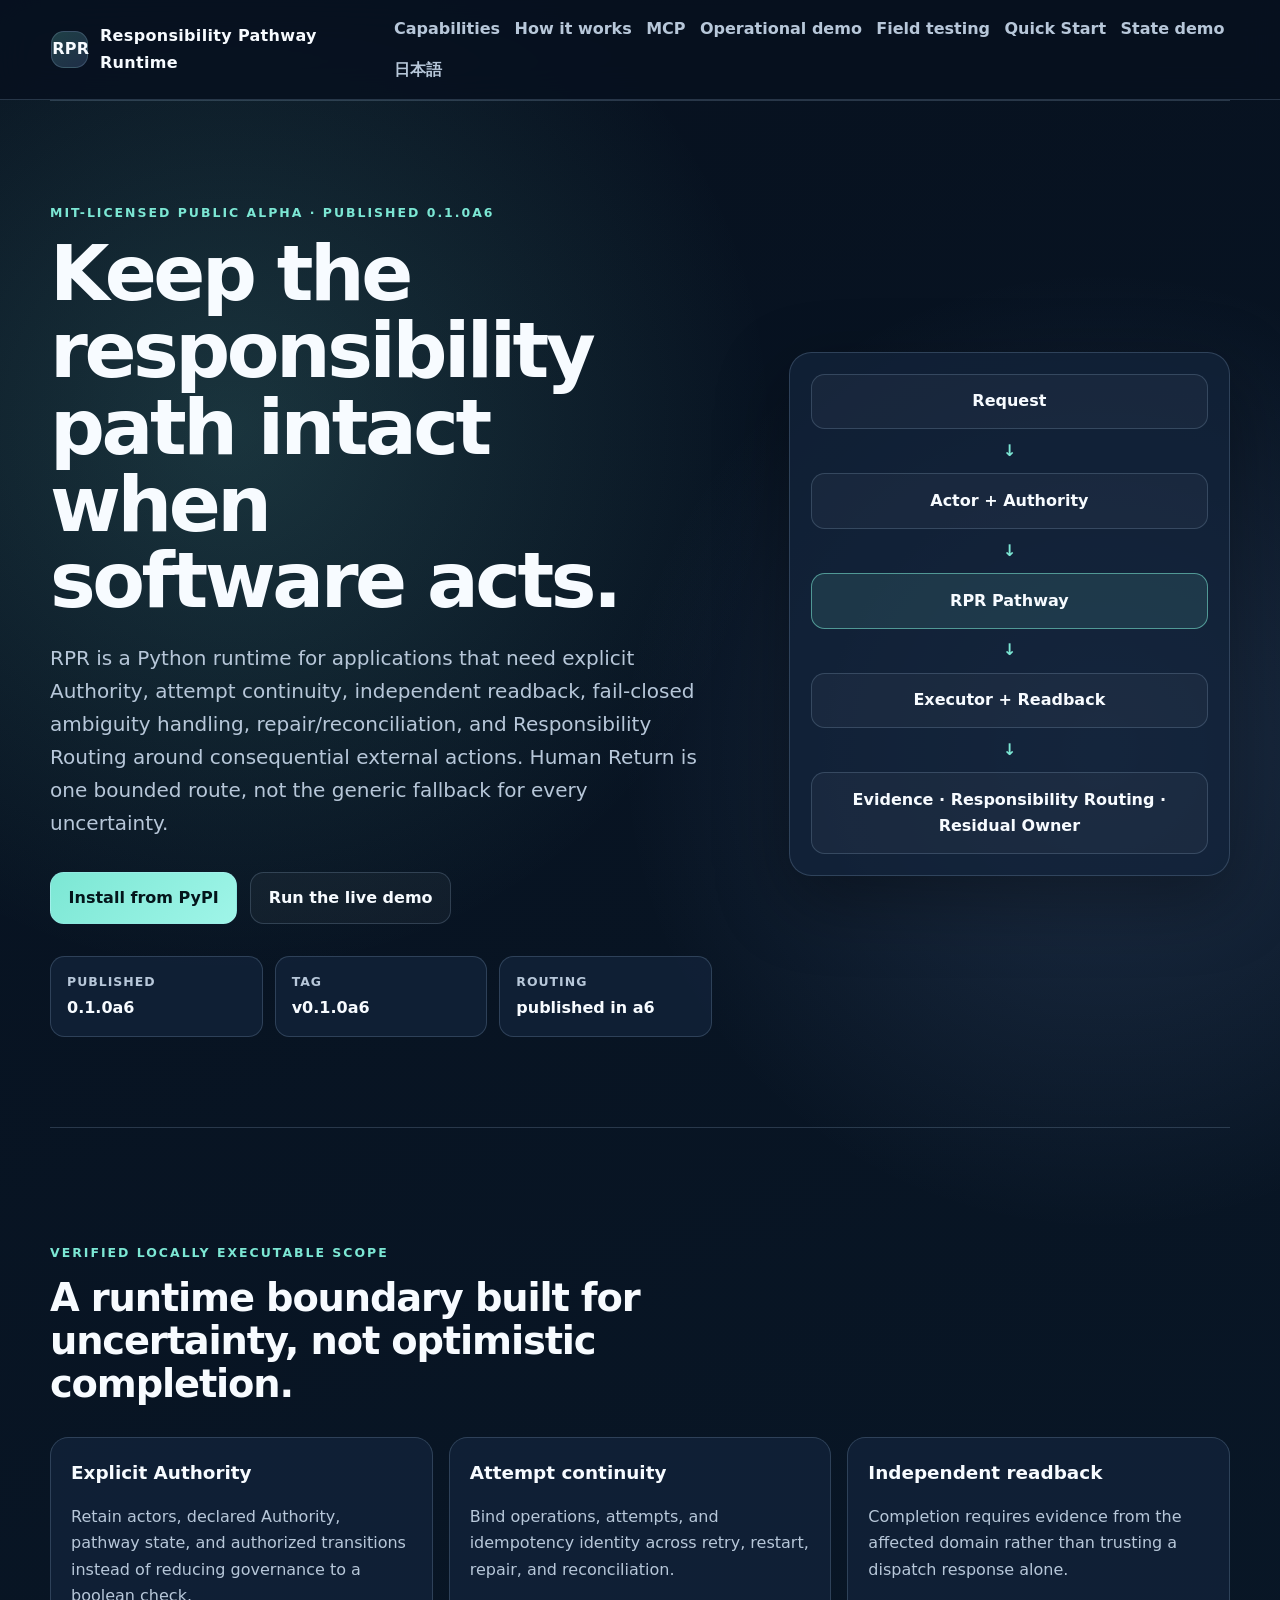
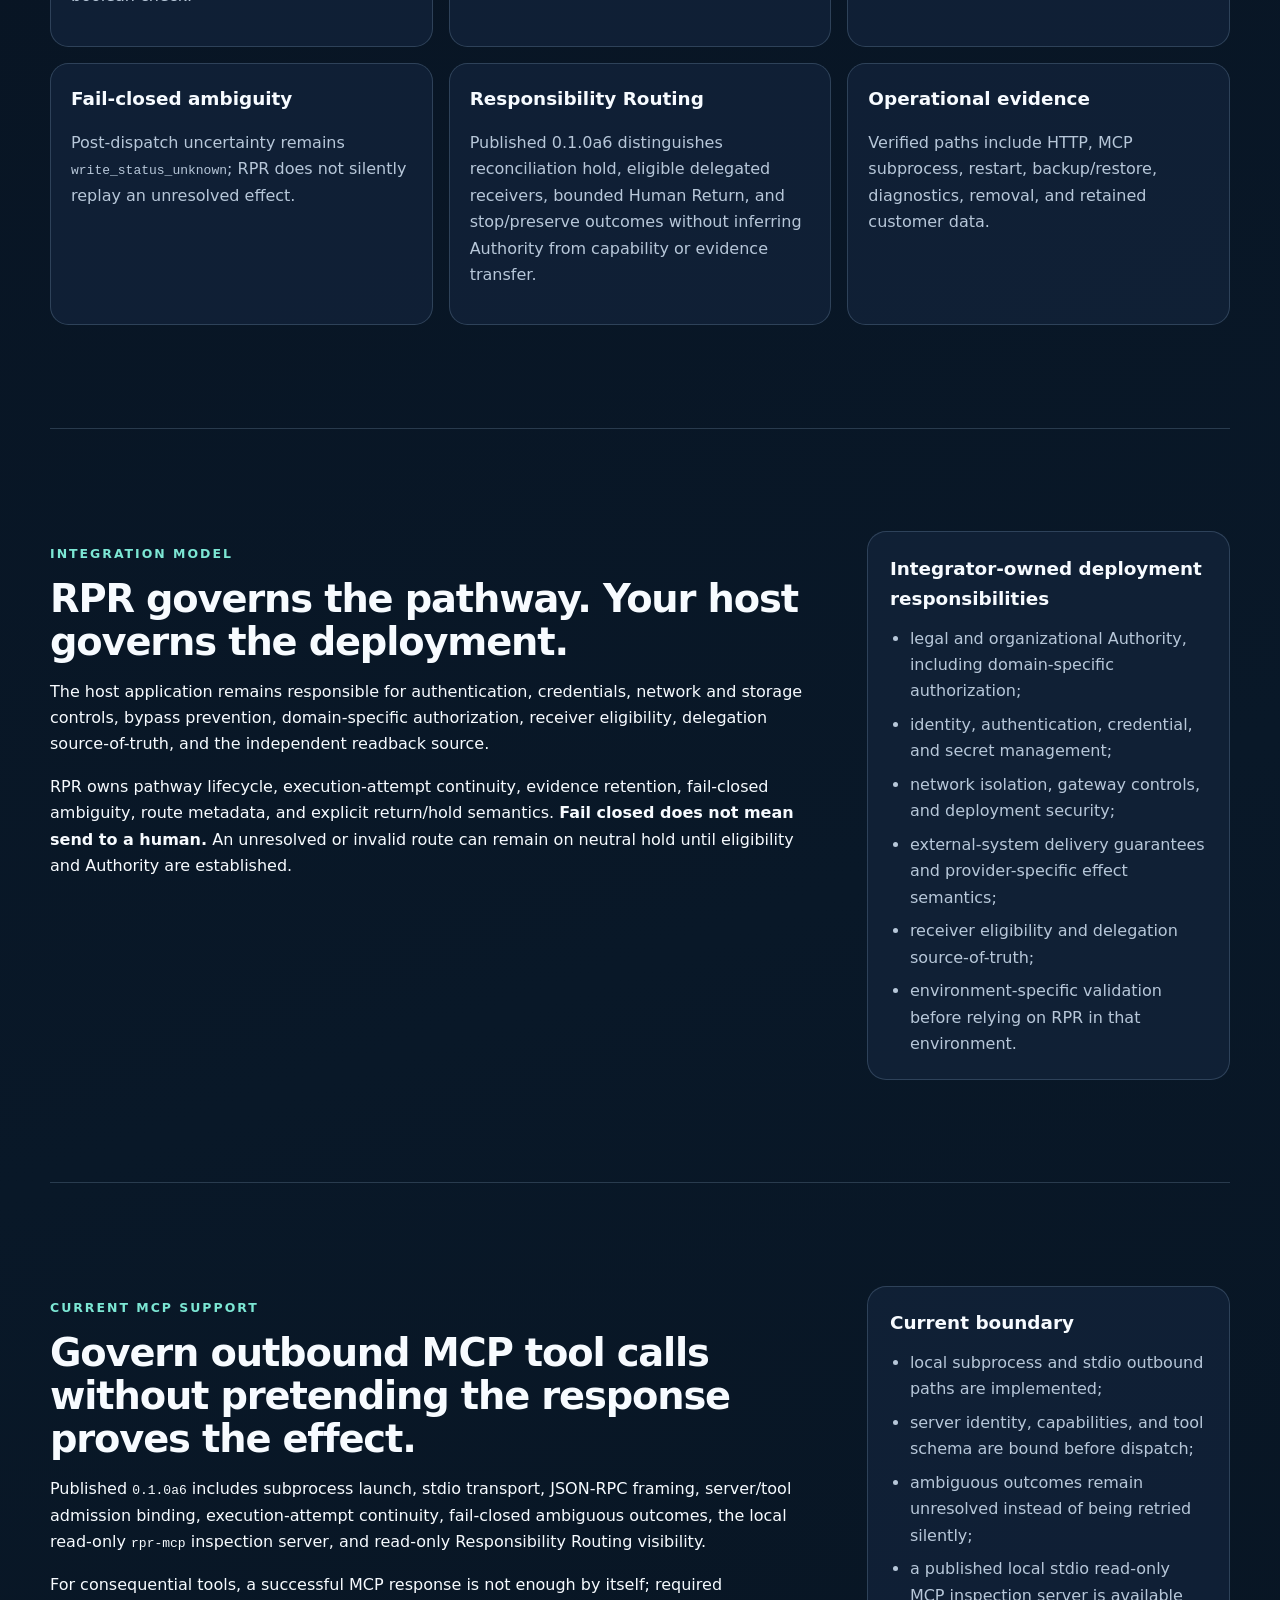
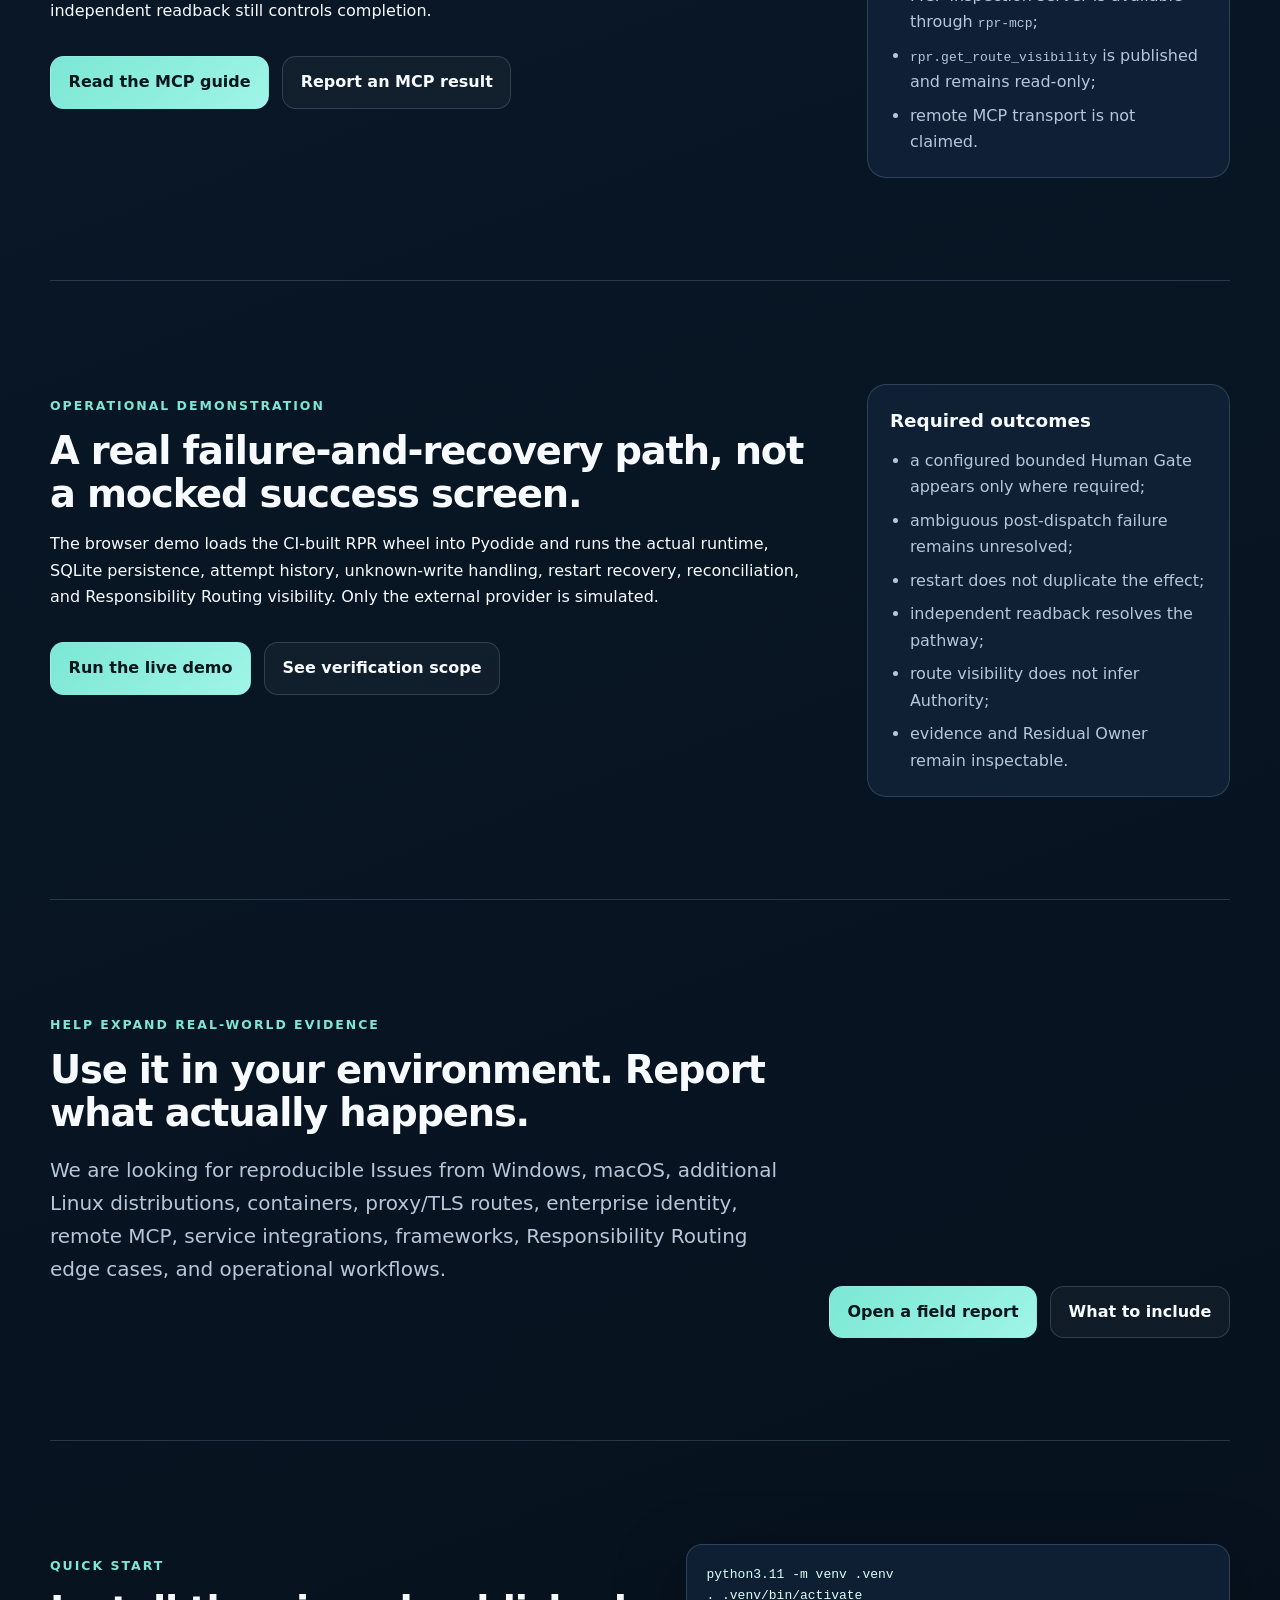
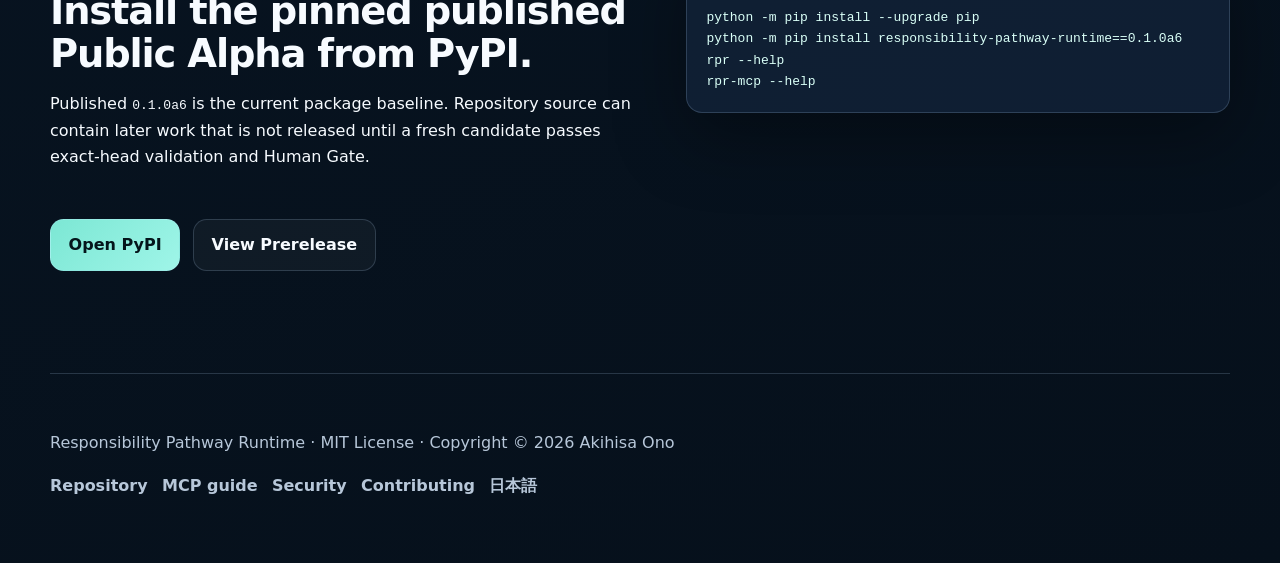
==== commit 930f5651: "Frame RPR deployment boundaries as integrator responsibilities" ====
--- a/site/index.html
+++ b/site/index.html
@@ -33,7 +33,7 @@
       <article><h3>Responsibility Routing</h3><p>Published 0.1.0a6 distinguishes reconciliation hold, eligible delegated receivers, bounded Human Return, and stop/preserve outcomes without inferring Authority from capability or evidence transfer.</p></article>
       <article><h3>Operational evidence</h3><p>Verified paths include HTTP, MCP subprocess, restart, backup/restore, diagnostics, removal, and retained customer data.</p></article>
     </div></section>
-    <section class="section split" id="how"><div><p class="eyebrow">Integration model</p><h2>RPR governs the pathway. Your host governs the deployment.</h2><p>The host application remains responsible for authentication, credentials, network and storage controls, bypass prevention, domain-specific authorization, receiver eligibility, delegation source-of-truth, and the independent readback source.</p><p>RPR owns pathway lifecycle, execution-attempt continuity, evidence retention, fail-closed ambiguity, route metadata, and explicit return/hold semantics. <strong>Fail closed does not mean send to a human.</strong> An unresolved or invalid route can remain on neutral hold until eligibility and Authority are established.</p></div><aside class="boundary-card"><h3>RPR does not claim to be</h3><ul><li>a legal-responsibility engine;</li><li>an identity provider or secret manager;</li><li>a production gateway or network sandbox;</li><li>a universal exactly-once guarantee;</li><li>a source of organizational Authority merely because a receiver is capable or selected;</li><li>customer-environment verified before that environment is tested.</li></ul></aside></section>
+    <section class="section split" id="how"><div><p class="eyebrow">Integration model</p><h2>RPR governs the pathway. Your host governs the deployment.</h2><p>The host application remains responsible for authentication, credentials, network and storage controls, bypass prevention, domain-specific authorization, receiver eligibility, delegation source-of-truth, and the independent readback source.</p><p>RPR owns pathway lifecycle, execution-attempt continuity, evidence retention, fail-closed ambiguity, route metadata, and explicit return/hold semantics. <strong>Fail closed does not mean send to a human.</strong> An unresolved or invalid route can remain on neutral hold until eligibility and Authority are established.</p></div><aside class="boundary-card"><h3>Integrator-owned deployment responsibilities</h3><ul><li>legal and organizational Authority, including domain-specific authorization;</li><li>identity, authentication, credential, and secret management;</li><li>network isolation, gateway controls, and deployment security;</li><li>external-system delivery guarantees and provider-specific effect semantics;</li><li>receiver eligibility and delegation source-of-truth;</li><li>environment-specific validation before relying on RPR in that environment.</li></ul></aside></section>
     <section class="section split" id="mcp"><div><p class="eyebrow">Current MCP support</p><h2>Govern outbound MCP tool calls without pretending the response proves the effect.</h2><p>Published <code>0.1.0a6</code> includes subprocess launch, stdio transport, JSON-RPC framing, server/tool admission binding, execution-attempt continuity, fail-closed ambiguous outcomes, the local read-only <code>rpr-mcp</code> inspection server, and read-only Responsibility Routing visibility.</p><p>For consequential tools, a successful MCP response is not enough by itself; required independent readback still controls completion.</p><div class="actions"><a class="button primary" href="https://github.com/YutoriKomeiji/responsibility-pathway-runtime/blob/main/docs/en/mcp-integration.md">Read the MCP guide</a><a class="button secondary" href="https://github.com/YutoriKomeiji/responsibility-pathway-runtime/issues/new/choose">Report an MCP result</a></div></div><aside class="boundary-card"><h3>Current boundary</h3><ul><li>local subprocess and stdio outbound paths are implemented;</li><li>server identity, capabilities, and tool schema are bound before dispatch;</li><li>ambiguous outcomes remain unresolved instead of being retried silently;</li><li>a published local stdio read-only MCP inspection server is available through <code>rpr-mcp</code>;</li><li><code>rpr.get_route_visibility</code> is published and remains read-only;</li><li>remote MCP transport is not claimed.</li></ul></aside></section>
     <section class="section split" id="demo"><div><p class="eyebrow">Operational demonstration</p><h2>A real failure-and-recovery path, not a mocked success screen.</h2><p>The browser demo loads the CI-built RPR wheel into Pyodide and runs the actual runtime, SQLite persistence, attempt history, unknown-write handling, restart recovery, reconciliation, and Responsibility Routing visibility. Only the external provider is simulated.</p><div class="actions"><a class="button primary" href="demo.html">Run the live demo</a><a class="button secondary" href="https://github.com/YutoriKomeiji/responsibility-pathway-runtime/blob/main/docs/en/verification-release-uat.md">See verification scope</a></div></div><aside class="boundary-card"><h3>Required outcomes</h3><ul><li>a configured bounded Human Gate appears only where required;</li><li>ambiguous post-dispatch failure remains unresolved;</li><li>restart does not duplicate the effect;</li><li>independent readback resolves the pathway;</li><li>route visibility does not infer Authority;</li><li>evidence and Residual Owner remain inspectable.</li></ul></aside></section>
     <section class="section field" id="field-tests"><div class="section-heading"><p class="eyebrow">Help expand real-world evidence</p><h2>Use it in your environment. Report what actually happens.</h2><p>We are looking for reproducible Issues from Windows, macOS, additional Linux distributions, containers, proxy/TLS routes, enterprise identity, remote MCP, service integrations, frameworks, Responsibility Routing edge cases, and operational workflows.</p></div><div class="field-actions"><a class="button primary" href="https://github.com/YutoriKomeiji/responsibility-pathway-runtime/issues/new/choose">Open a field report</a><a class="button secondary" href="https://github.com/YutoriKomeiji/responsibility-pathway-runtime/blob/main/SUPPORT.md">What to include</a></div></section>
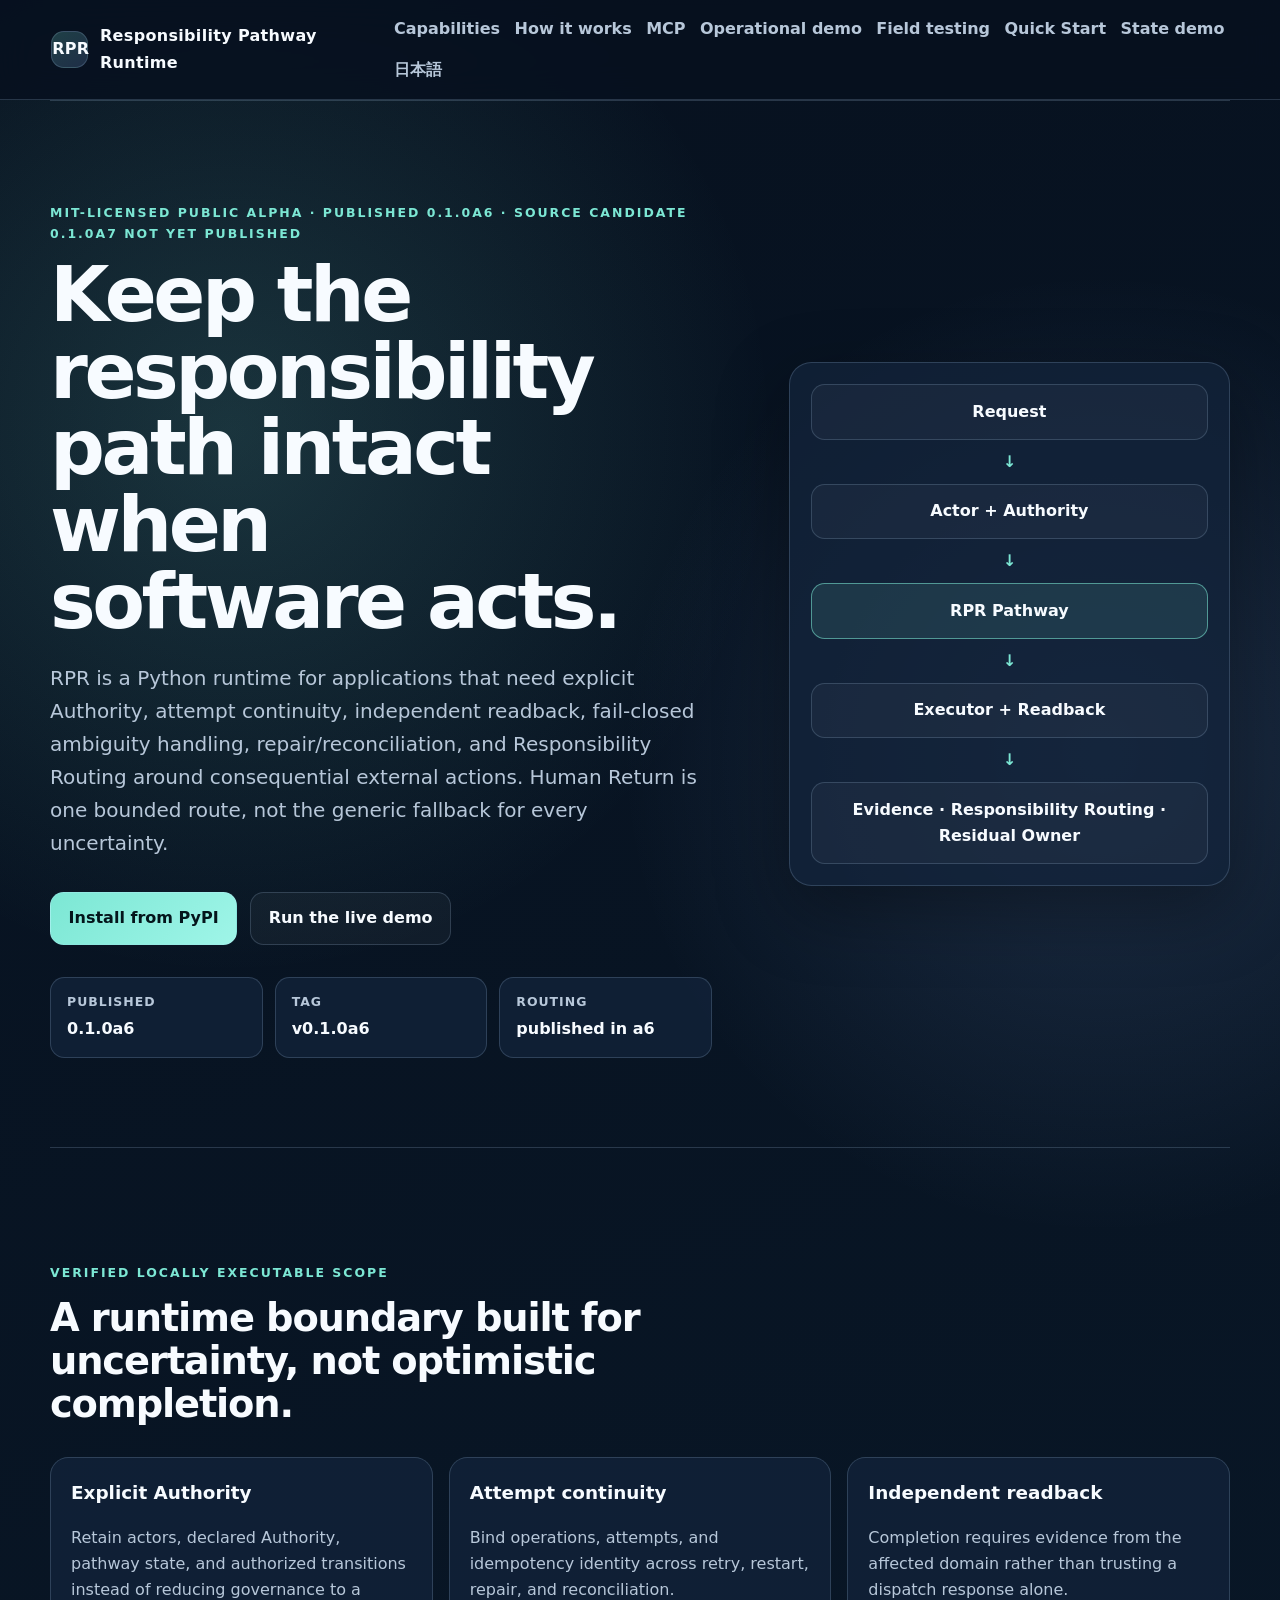
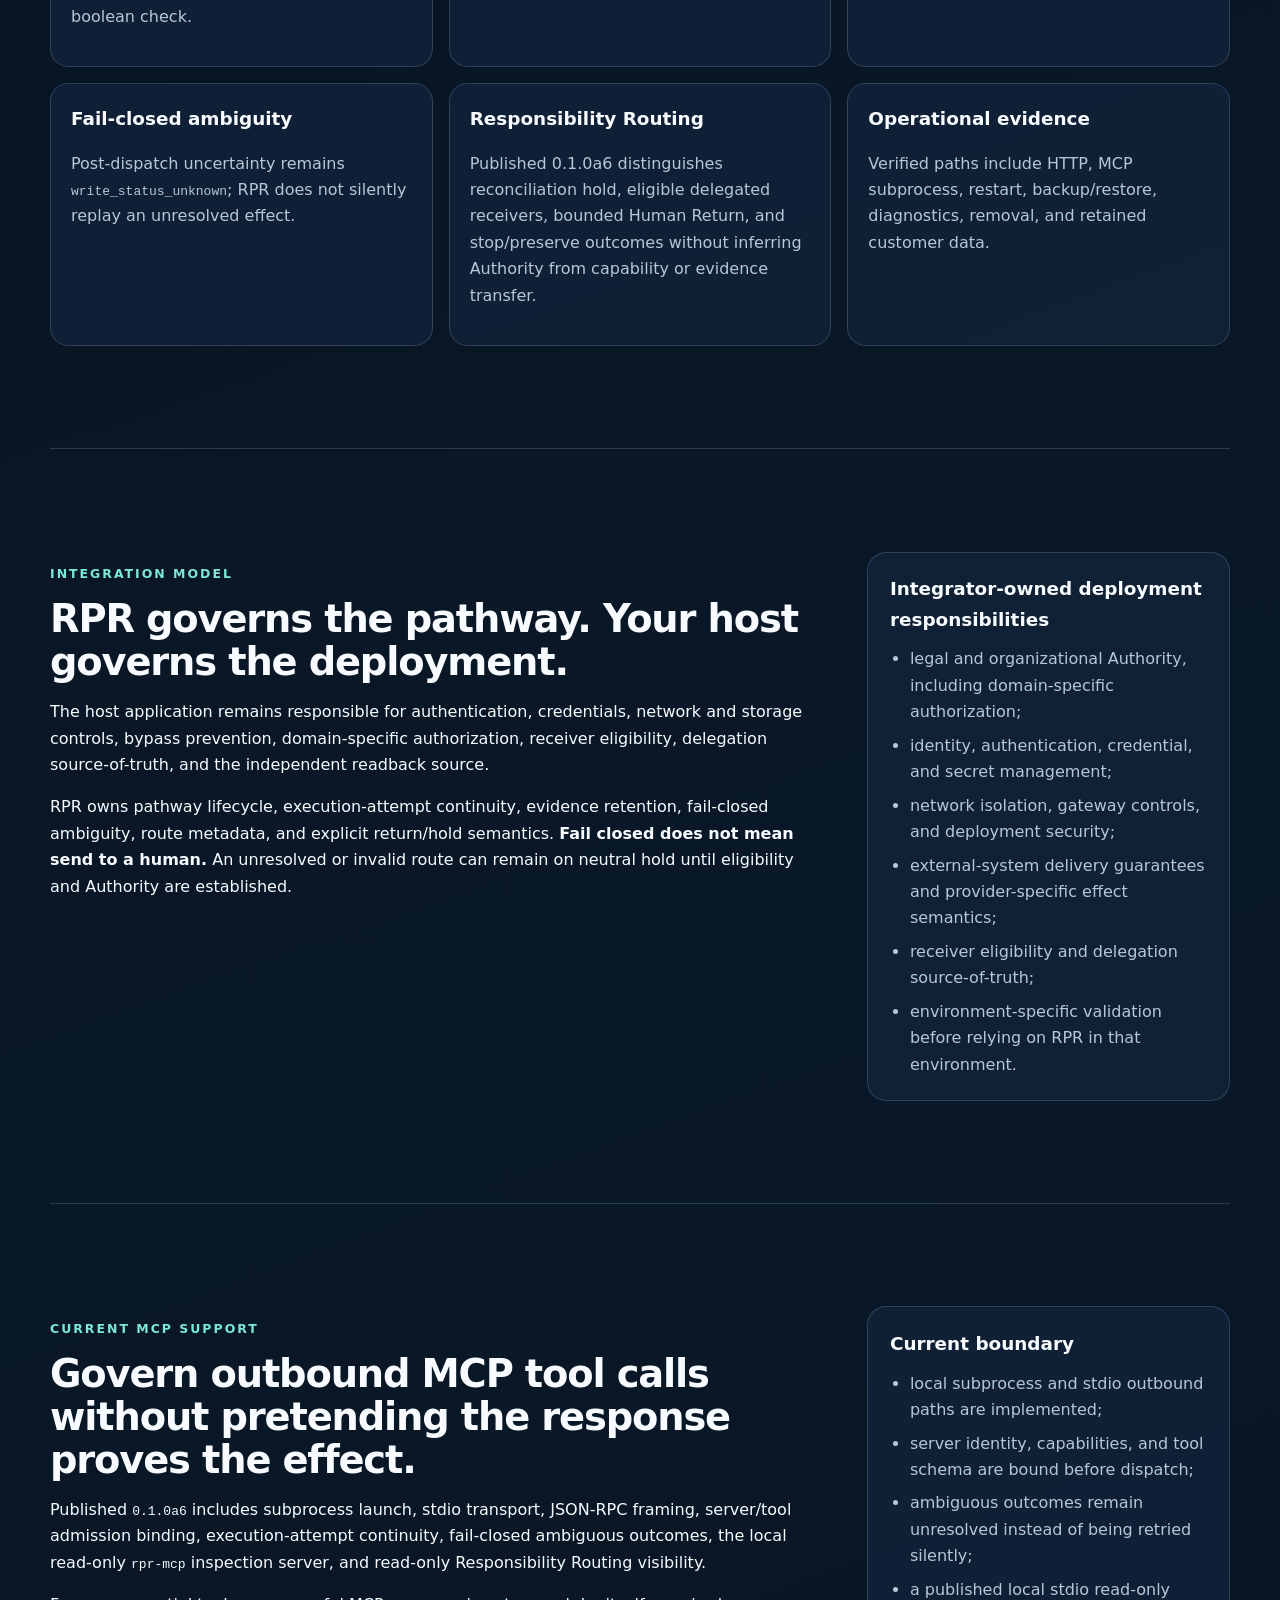
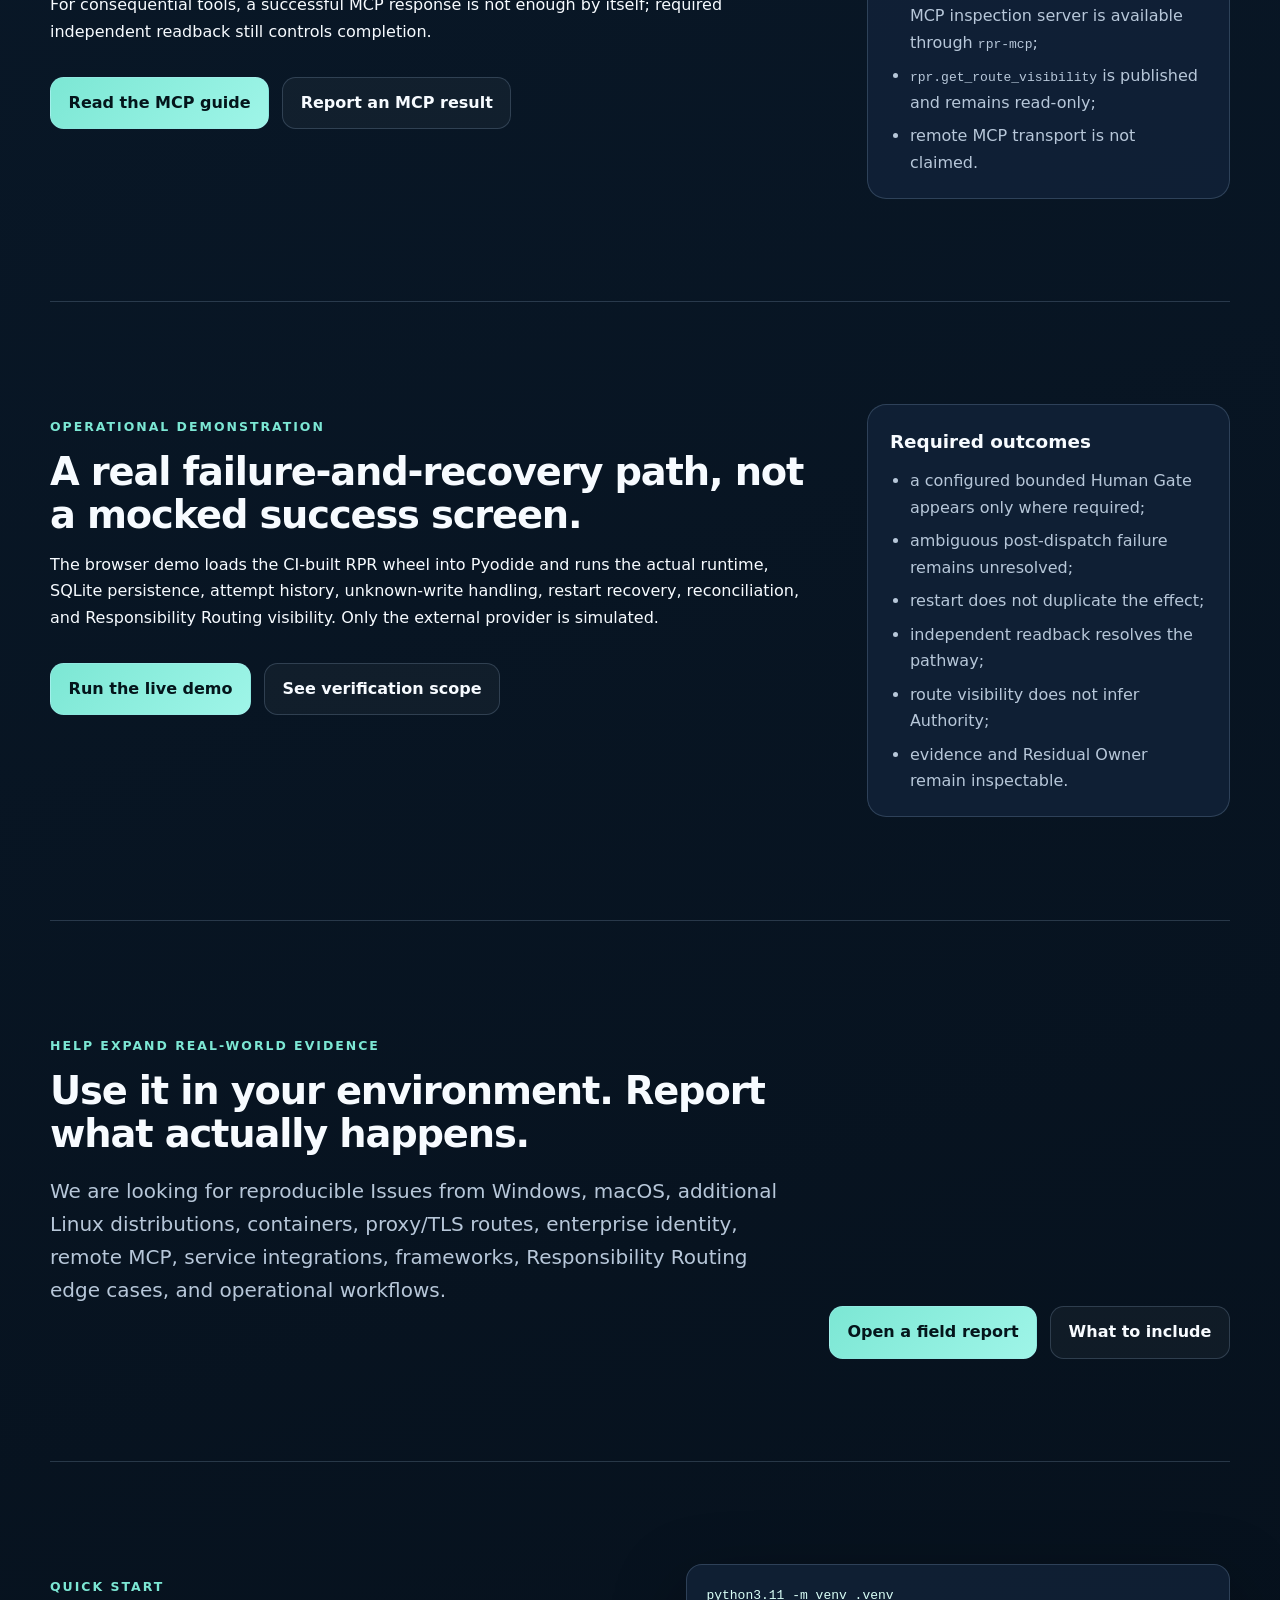
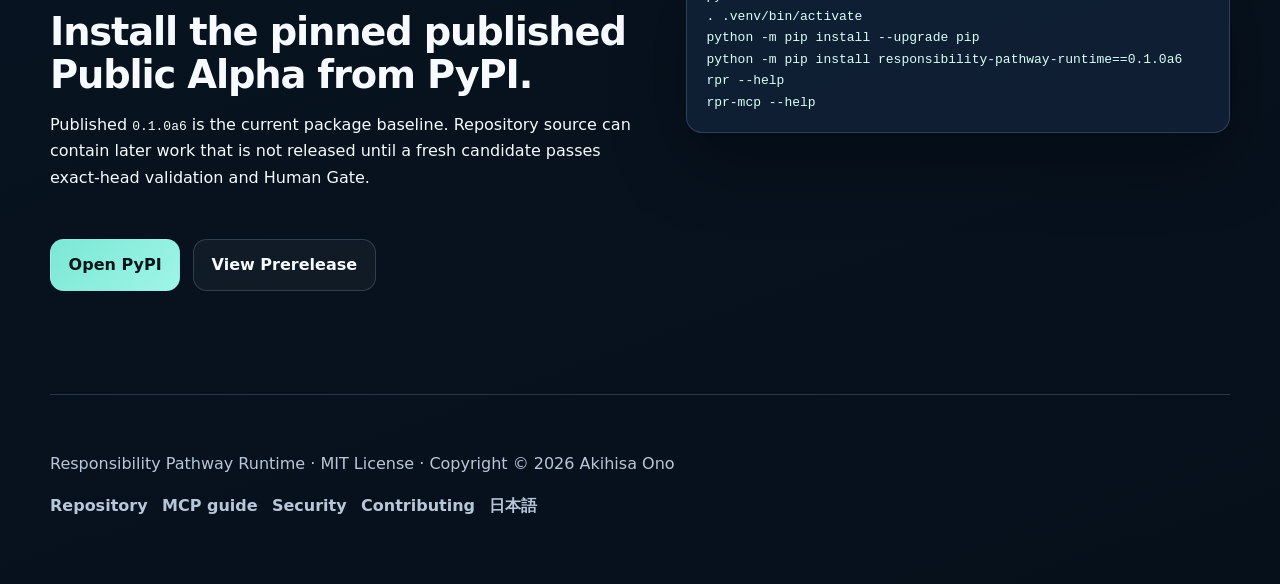
==== commit f0957916: "release: mark a7 source candidate on EN/JA site without misclaiming PyPI" ====
--- a/site/index.html
+++ b/site/index.html
@@ -17,7 +17,7 @@
   <main id="main">
     <section class="hero" id="top">
       <div class="hero-copy">
-        <p class="eyebrow">MIT-licensed Public Alpha · published 0.1.0a6</p>
+        <p class="eyebrow">MIT-licensed Public Alpha · published 0.1.0a6 · source candidate 0.1.0a7 not yet published</p>
         <h1>Keep the responsibility path intact when software acts.</h1>
         <p class="lede">RPR is a Python runtime for applications that need explicit Authority, attempt continuity, independent readback, fail-closed ambiguity handling, repair/reconciliation, and Responsibility Routing around consequential external actions. Human Return is one bounded route, not the generic fallback for every uncertainty.</p>
         <div class="actions"><a class="button primary" href="https://pypi.org/project/responsibility-pathway-runtime/0.1.0a6/">Install from PyPI</a><a class="button secondary" href="demo.html">Run the live demo</a></div>
